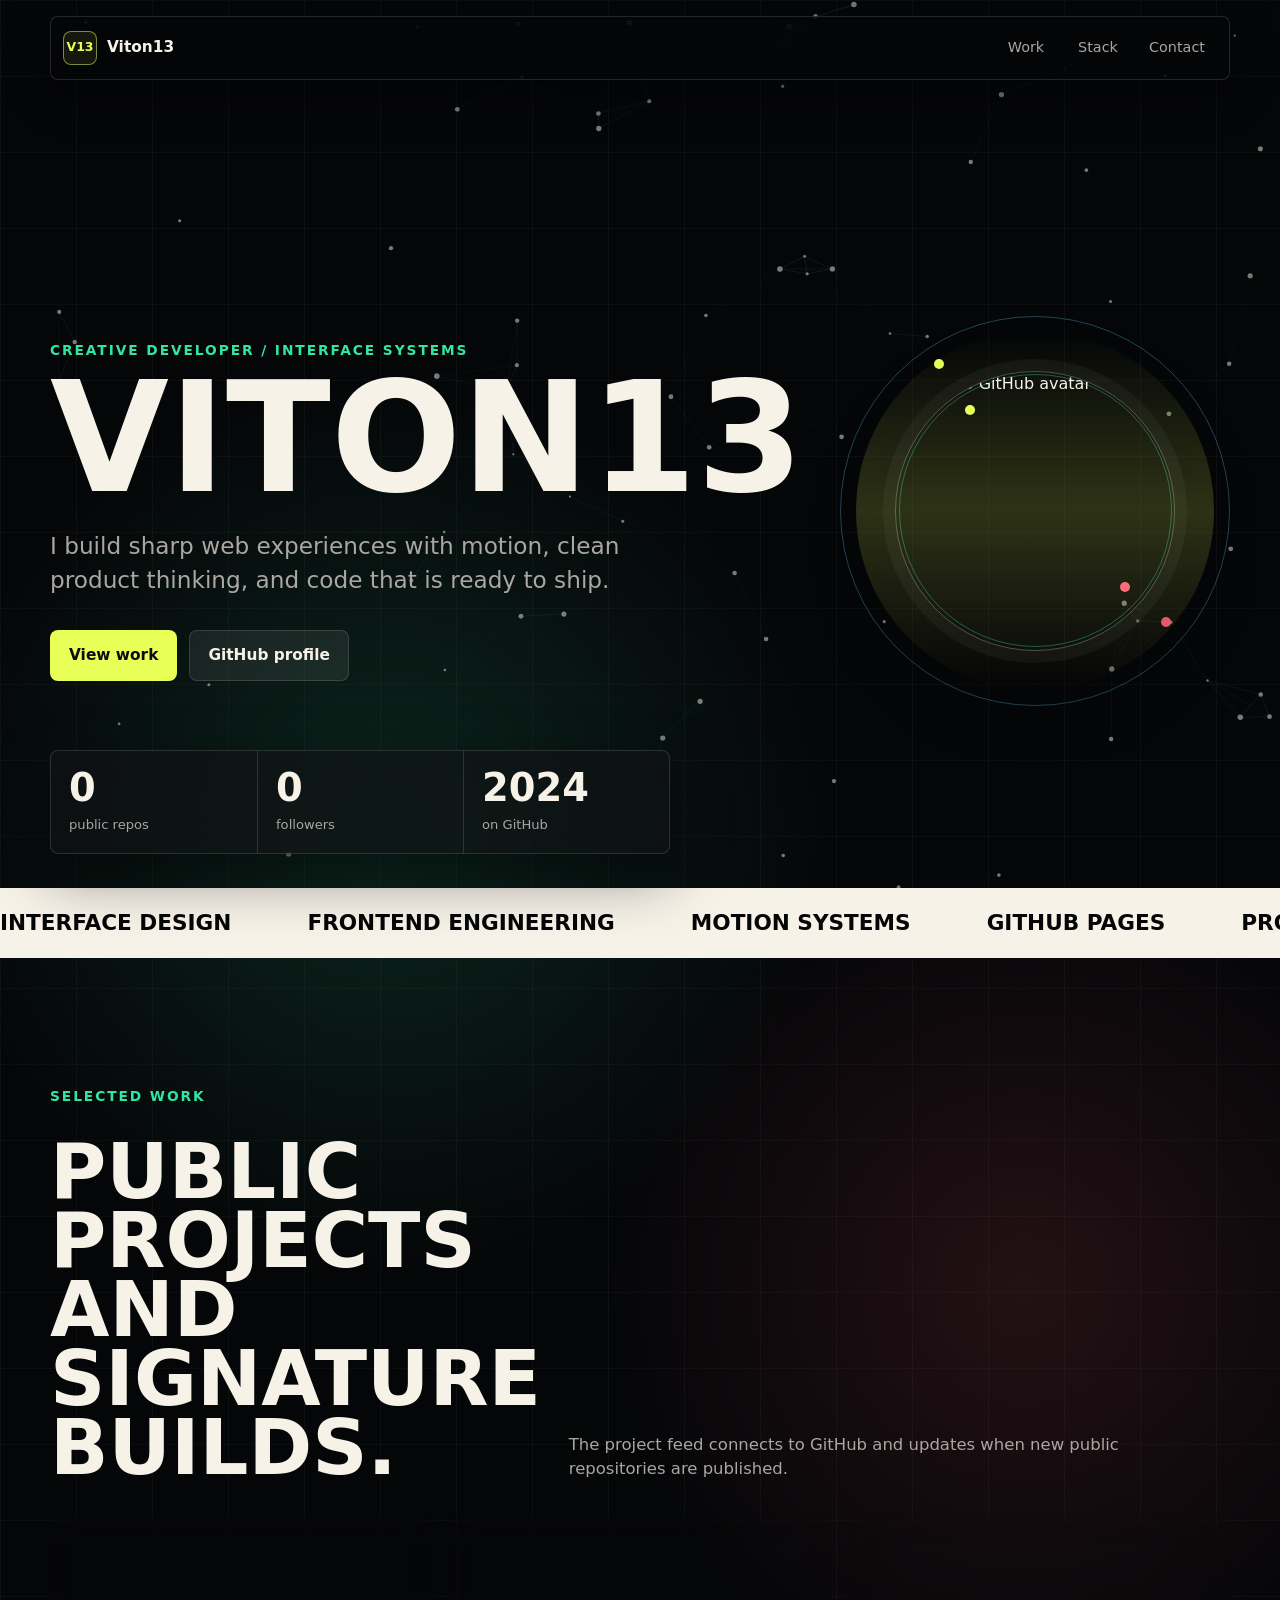
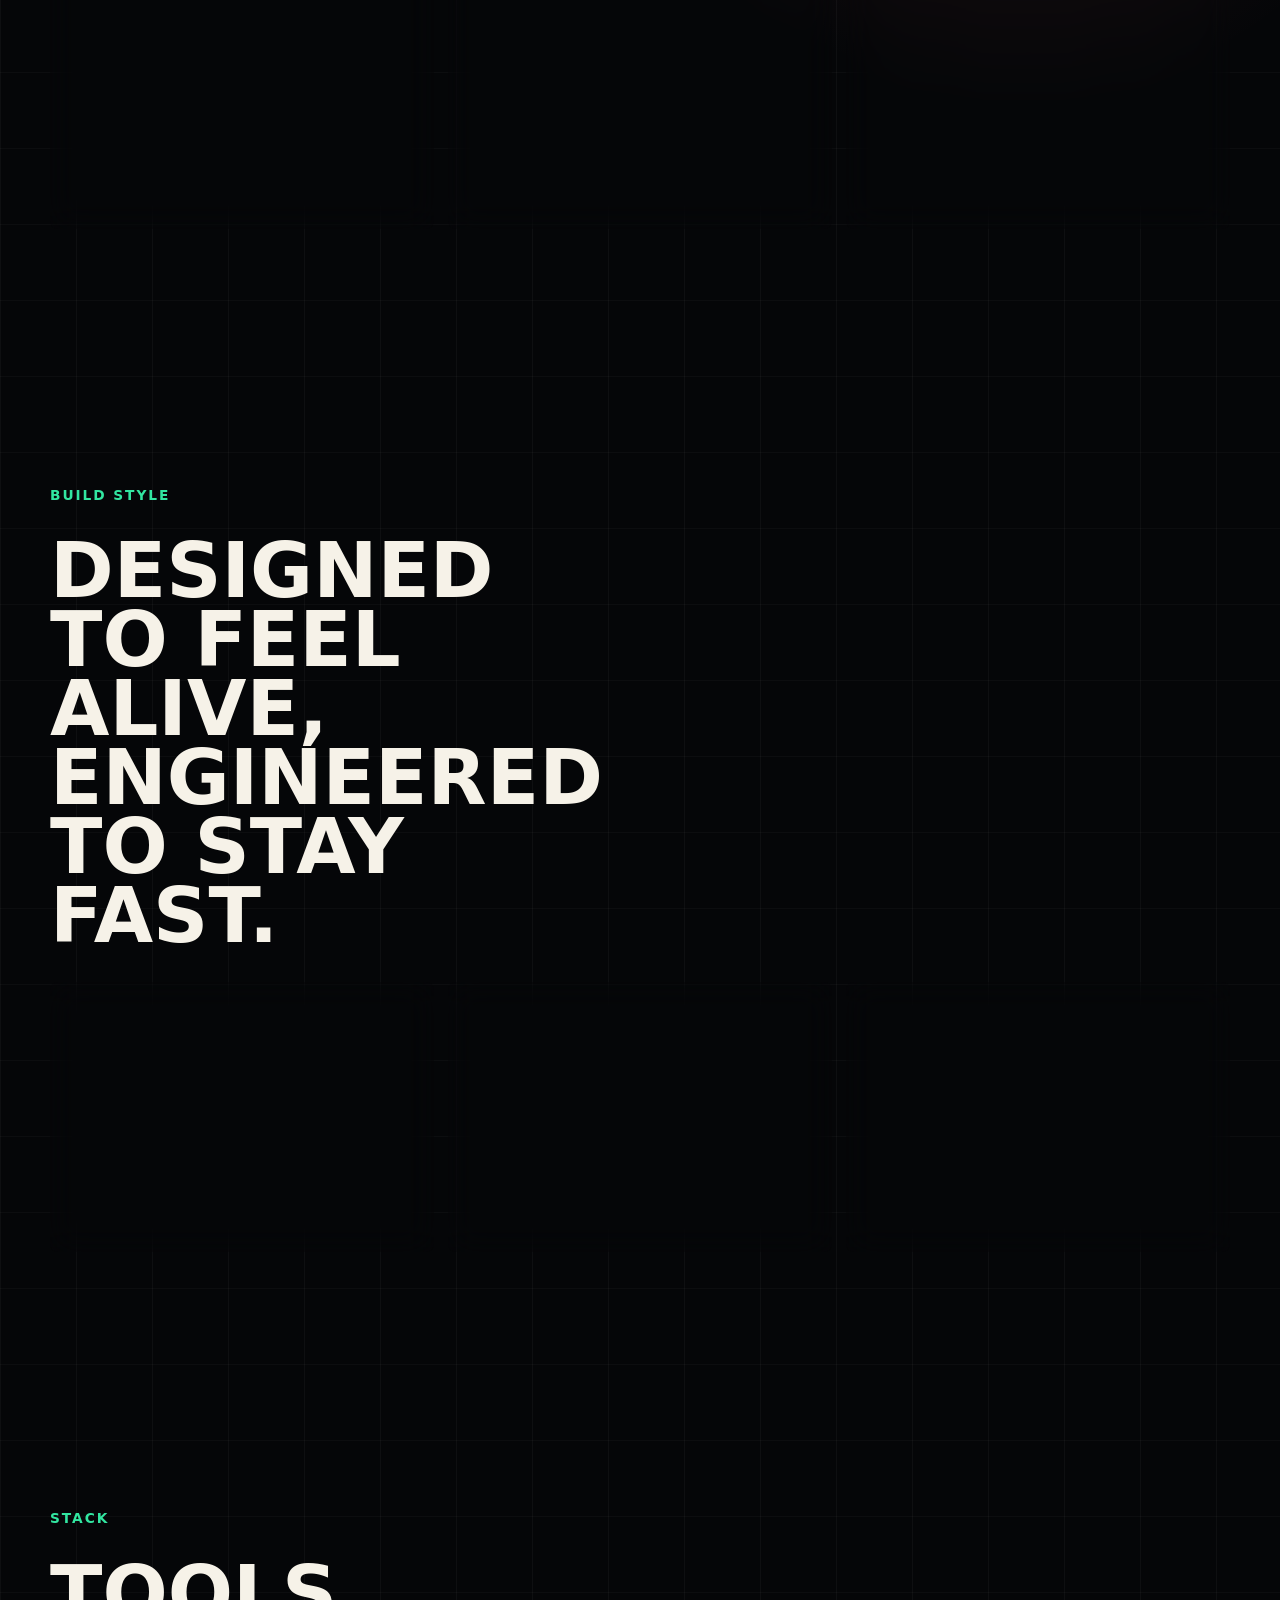
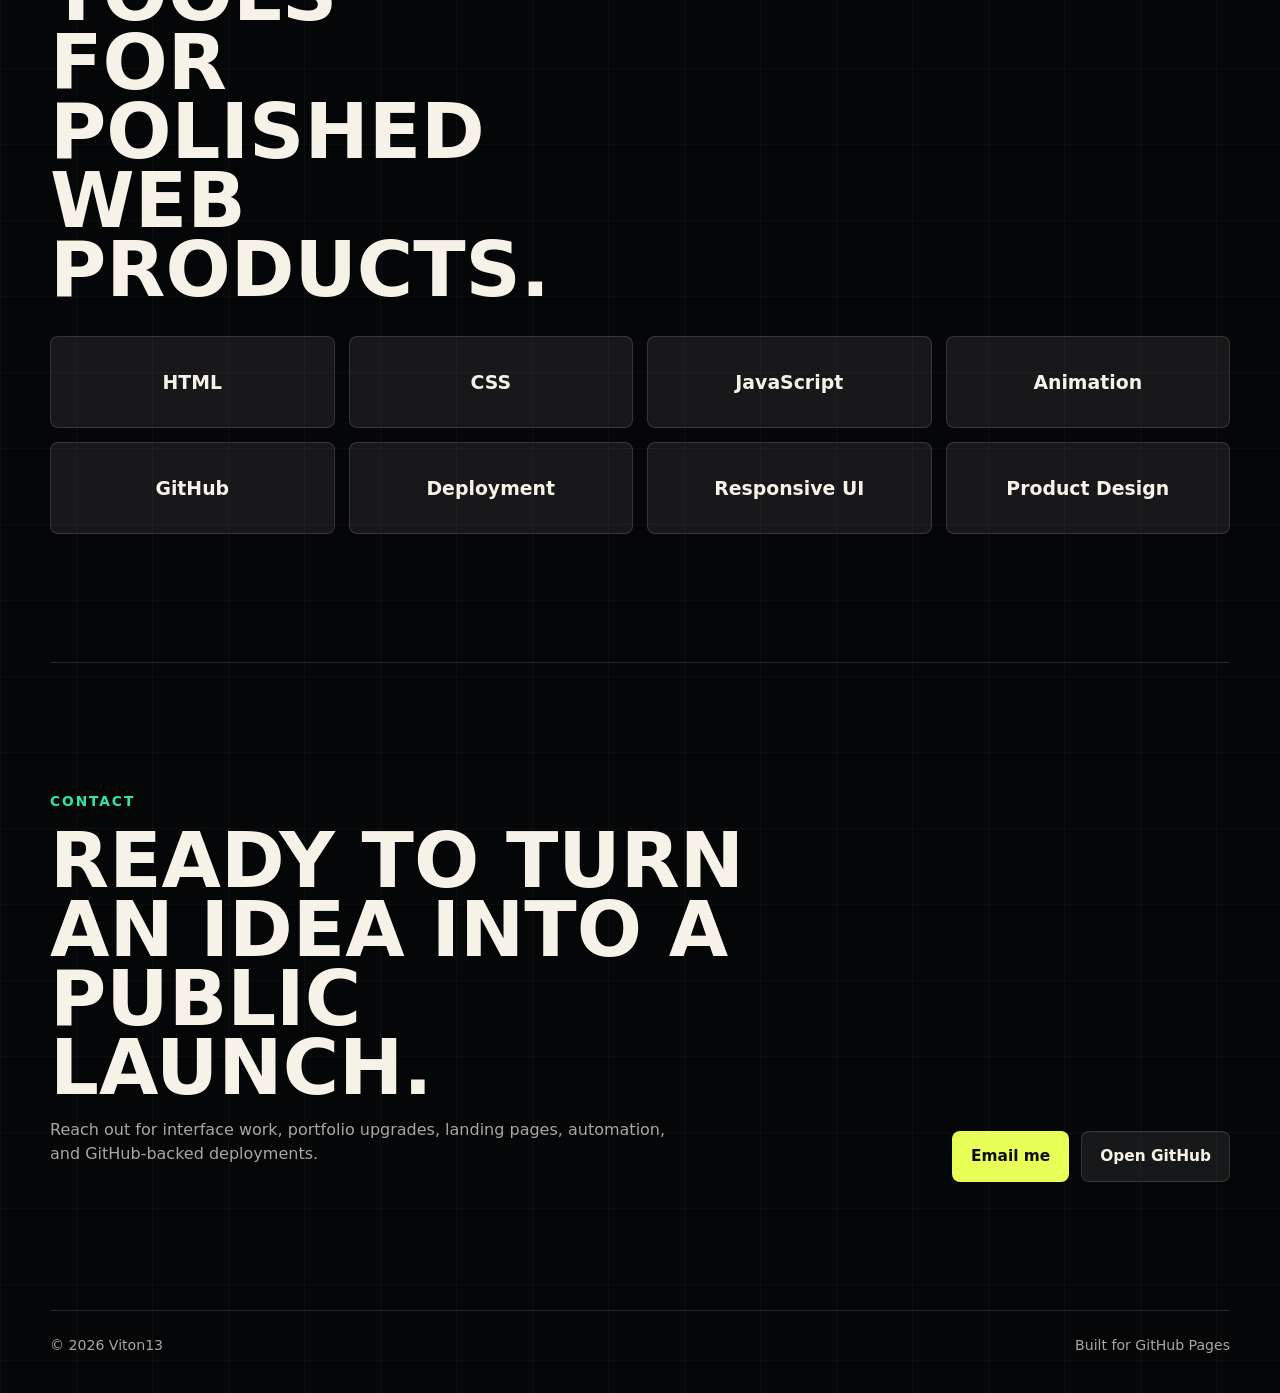
==== index.html @ 3647d829 "Build animated portfolio site" ====
<!doctype html>
<html lang="en">
  <head>
    <meta charset="utf-8">
    <meta name="viewport" content="width=device-width, initial-scale=1">
    <meta name="theme-color" content="#050608">
    <meta
      name="description"
      content="Viton13 portfolio: creative development, animated interfaces, web systems, and GitHub projects."
    >
    <meta property="og:title" content="Viton13 - Creative Developer Portfolio">
    <meta
      property="og:description"
      content="A fast, animated one-page portfolio for interface engineering and web projects."
    >
    <meta property="og:type" content="website">
    <meta property="og:image" content="https://avatars.githubusercontent.com/u/248777796?v=4">
    <title>Viton13 - Creative Developer Portfolio</title>
    <link rel="preconnect" href="https://api.github.com">
    <link rel="preconnect" href="https://avatars.githubusercontent.com">
    <link rel="stylesheet" href="styles.css">
    <noscript>
      <style>
        .reveal {
          opacity: 1;
          transform: none;
        }
      </style>
    </noscript>
  </head>
  <body>
    <canvas id="signal-canvas" aria-hidden="true"></canvas>

    <header class="site-header" aria-label="Primary navigation">
      <a class="brand" href="#home" aria-label="Viton13 home">
        <span class="brand-mark">V13</span>
        <span>Viton13</span>
      </a>
      <nav class="nav-links" aria-label="Portfolio sections">
        <a href="#work">Work</a>
        <a href="#stack">Stack</a>
        <a href="#contact">Contact</a>
      </nav>
    </header>

    <main>
      <section id="home" class="hero section-shell">
        <div class="hero-copy reveal">
          <p class="eyebrow">Creative developer / interface systems</p>
          <h1>Viton13</h1>
          <p class="hero-text">
            I build sharp web experiences with motion, clean product thinking,
            and code that is ready to ship.
          </p>
          <div class="hero-actions" aria-label="Primary actions">
            <a class="button primary" href="#work">View work</a>
            <a class="button secondary" href="https://github.com/viton13bussiness-collab" target="_blank" rel="noreferrer">GitHub profile</a>
          </div>
        </div>

        <div class="hero-visual reveal" aria-label="GitHub profile card">
          <img
            class="avatar"
            src="https://avatars.githubusercontent.com/u/248777796?v=4"
            alt="Viton13 GitHub avatar"
            width="280"
            height="280"
          >
          <div class="orbit orbit-one"></div>
          <div class="orbit orbit-two"></div>
          <div class="scanline"></div>
        </div>

        <div class="metrics reveal" aria-label="GitHub profile metrics">
          <div>
            <strong id="repo-count">0</strong>
            <span>public repos</span>
          </div>
          <div>
            <strong id="follower-count">0</strong>
            <span>followers</span>
          </div>
          <div>
            <strong id="profile-age">2024</strong>
            <span>on GitHub</span>
          </div>
        </div>
      </section>

      <div class="motion-strip" aria-hidden="true">
        <div class="marquee">
          <span>Interface design</span>
          <span>Frontend engineering</span>
          <span>Motion systems</span>
          <span>GitHub Pages</span>
          <span>Product polish</span>
          <span>Automation</span>
        </div>
      </div>

      <section id="work" class="section-shell portfolio-section">
        <div class="section-heading reveal">
          <p class="eyebrow">Selected work</p>
          <h2>Public projects and signature builds.</h2>
          <p>
            The project feed connects to GitHub and updates when new public
            repositories are published.
          </p>
        </div>

        <div id="repo-grid" class="repo-grid" aria-live="polite">
          <article class="project-card loading-card">
            <span class="project-type">Loading</span>
            <h3>Reading GitHub projects</h3>
            <p>Fetching the latest public repository data for Viton13.</p>
          </article>
        </div>
      </section>

      <section class="section-shell craft-section">
        <div class="section-heading reveal">
          <p class="eyebrow">Build style</p>
          <h2>Designed to feel alive, engineered to stay fast.</h2>
        </div>

        <div class="craft-grid">
          <article class="craft-item reveal">
            <span>01</span>
            <h3>Motion with purpose</h3>
            <p>Transitions, canvas energy, and micro-interactions add depth without blocking the user.</p>
          </article>
          <article class="craft-item reveal">
            <span>02</span>
            <h3>Clean responsive layout</h3>
            <p>Every section is built for desktop and mobile with stable spacing and readable hierarchy.</p>
          </article>
          <article class="craft-item reveal">
            <span>03</span>
            <h3>Public by default</h3>
            <p>The site is static, portable, and ready for GitHub Pages hosting from the repository root.</p>
          </article>
        </div>
      </section>

      <section id="stack" class="section-shell stack-section">
        <div class="section-heading reveal">
          <p class="eyebrow">Stack</p>
          <h2>Tools for polished web products.</h2>
        </div>

        <div class="stack-grid" aria-label="Technology stack">
          <div class="stack-pill reveal">HTML</div>
          <div class="stack-pill reveal">CSS</div>
          <div class="stack-pill reveal">JavaScript</div>
          <div class="stack-pill reveal">Animation</div>
          <div class="stack-pill reveal">GitHub</div>
          <div class="stack-pill reveal">Deployment</div>
          <div class="stack-pill reveal">Responsive UI</div>
          <div class="stack-pill reveal">Product Design</div>
        </div>
      </section>

      <section id="contact" class="section-shell contact-section">
        <div class="contact-copy reveal">
          <p class="eyebrow">Contact</p>
          <h2>Ready to turn an idea into a public launch.</h2>
          <p>
            Reach out for interface work, portfolio upgrades, landing pages,
            automation, and GitHub-backed deployments.
          </p>
        </div>
        <div class="contact-actions reveal">
          <a class="button primary" href="mailto:viton13bussiness@gmail.com">Email me</a>
          <a class="button secondary" href="https://github.com/viton13bussiness-collab" target="_blank" rel="noreferrer">Open GitHub</a>
        </div>
      </section>
    </main>

    <footer class="site-footer">
      <span>© <span id="year"></span> Viton13</span>
      <span>Built for GitHub Pages</span>
    </footer>

    <script src="script.js"></script>
  </body>
</html>
---- styles.css ----
:root {
  color-scheme: dark;
  --bg: #050608;
  --panel: rgba(17, 18, 22, 0.74);
  --panel-solid: #111216;
  --text: #f6f2e8;
  --muted: #aaa6a0;
  --line: rgba(246, 242, 232, 0.14);
  --lime: #e8ff58;
  --green: #32e6a1;
  --cyan: #63d9ff;
  --coral: #ff5d73;
  --shadow: rgba(0, 0, 0, 0.48);
  --max: 1180px;
}

* {
  box-sizing: border-box;
}

html {
  scroll-behavior: smooth;
}

body {
  min-width: 320px;
  margin: 0;
  overflow-x: hidden;
  background:
    linear-gradient(90deg, rgba(255, 255, 255, 0.034) 1px, transparent 1px) 0 0 / 76px 76px,
    linear-gradient(rgba(255, 255, 255, 0.026) 1px, transparent 1px) 0 0 / 76px 76px,
    radial-gradient(circle at 30% 18%, rgba(50, 230, 161, 0.14), transparent 28rem),
    radial-gradient(circle at 80% 28%, rgba(255, 93, 115, 0.12), transparent 26rem),
    var(--bg);
  color: var(--text);
  font-family:
    Inter, ui-sans-serif, system-ui, -apple-system, BlinkMacSystemFont, "Segoe UI",
    sans-serif;
  line-height: 1.5;
}

body::selection {
  background: var(--lime);
  color: var(--bg);
}

a {
  color: inherit;
  text-decoration: none;
}

img {
  display: block;
  max-width: 100%;
}

#signal-canvas {
  position: fixed;
  inset: 0;
  z-index: -1;
  width: 100%;
  height: 100%;
  opacity: 0.72;
}

.site-header {
  position: sticky;
  top: 0;
  z-index: 20;
  display: flex;
  align-items: center;
  justify-content: space-between;
  width: min(calc(100% - 32px), var(--max));
  margin: 16px auto 0;
  padding: 10px 12px;
  border: 1px solid var(--line);
  border-radius: 8px;
  background: rgba(5, 6, 8, 0.74);
  box-shadow: 0 14px 44px var(--shadow);
  backdrop-filter: blur(18px);
}

.brand,
.nav-links {
  display: flex;
  align-items: center;
}

.brand {
  gap: 10px;
  font-size: 0.96rem;
  font-weight: 800;
}

.brand-mark {
  display: grid;
  width: 34px;
  height: 34px;
  place-items: center;
  border: 1px solid rgba(232, 255, 88, 0.5);
  border-radius: 8px;
  background: #15180d;
  color: var(--lime);
  font-size: 0.78rem;
  letter-spacing: 0;
}

.nav-links {
  gap: 6px;
}

.nav-links a {
  min-width: 66px;
  padding: 10px 12px;
  border-radius: 7px;
  color: var(--muted);
  font-size: 0.9rem;
  text-align: center;
  transition: background 180ms ease, color 180ms ease;
}

.nav-links a:hover,
.nav-links a:focus-visible {
  background: rgba(255, 255, 255, 0.08);
  color: var(--text);
  outline: none;
}

.section-shell {
  width: min(calc(100% - 32px), var(--max));
  margin: 0 auto;
}

.hero {
  position: relative;
  display: grid;
  min-height: calc(100svh - 92px);
  grid-template-columns: minmax(0, 1fr) minmax(260px, 420px);
  align-items: center;
  gap: clamp(28px, 5vw, 72px);
  padding: clamp(52px, 8vw, 92px) 0 38px;
}

.hero-copy {
  max-width: 720px;
}

.eyebrow {
  margin: 0 0 14px;
  color: var(--green);
  font-size: clamp(0.75rem, 1.5vw, 0.86rem);
  font-weight: 800;
  letter-spacing: 0.14em;
  text-transform: uppercase;
}

h1,
h2,
h3,
p {
  overflow-wrap: break-word;
}

h1,
h2,
h3 {
  overflow-wrap: normal;
  word-break: normal;
}

h1 {
  max-width: 100%;
  margin: 0;
  font-size: clamp(4rem, 12vw, 10rem);
  line-height: 0.82;
  letter-spacing: 0;
  white-space: nowrap;
  text-transform: uppercase;
}

h2 {
  max-width: 15ch;
  margin: 0;
  font-size: clamp(2.4rem, 6vw, 5.6rem);
  line-height: 0.9;
  letter-spacing: 0;
  text-transform: uppercase;
}

h3 {
  margin: 0;
  font-size: clamp(1.08rem, 2vw, 1.35rem);
  line-height: 1.08;
}

.hero-text {
  max-width: 640px;
  margin: 28px 0 0;
  color: var(--muted);
  font-size: clamp(1.1rem, 2.2vw, 1.45rem);
}

.hero-actions,
.contact-actions {
  display: flex;
  flex-wrap: wrap;
  gap: 12px;
  margin-top: 32px;
}

.button {
  display: inline-flex;
  min-height: 48px;
  align-items: center;
  justify-content: center;
  border: 1px solid var(--line);
  border-radius: 8px;
  padding: 13px 18px;
  font-size: 0.96rem;
  font-weight: 800;
  transition: transform 180ms ease, border-color 180ms ease, background 180ms ease;
}

.button:hover,
.button:focus-visible {
  transform: translateY(-2px);
  outline: none;
}

.button.primary {
  border-color: rgba(232, 255, 88, 0.6);
  background: var(--lime);
  color: #0b0d0b;
}

.button.secondary {
  background: rgba(255, 255, 255, 0.075);
  color: var(--text);
}

.button.secondary:hover,
.button.secondary:focus-visible {
  border-color: rgba(99, 217, 255, 0.54);
  background: rgba(99, 217, 255, 0.12);
}

.hero-visual {
  position: relative;
  display: grid;
  width: min(100%, 390px);
  aspect-ratio: 1;
  place-items: center;
  justify-self: end;
}

.avatar {
  position: relative;
  z-index: 2;
  width: min(72%, 280px);
  aspect-ratio: 1;
  border: 1px solid rgba(246, 242, 232, 0.28);
  border-radius: 50%;
  box-shadow:
    0 0 0 12px rgba(255, 255, 255, 0.04),
    0 30px 80px rgba(0, 0, 0, 0.42);
  object-fit: cover;
}

.orbit {
  position: absolute;
  inset: 0;
  border: 1px solid rgba(99, 217, 255, 0.3);
  border-radius: 50%;
  animation: spin 18s linear infinite;
}

.orbit::before,
.orbit::after {
  position: absolute;
  width: 10px;
  height: 10px;
  border-radius: 50%;
  content: "";
}

.orbit::before {
  top: 11%;
  left: 24%;
  background: var(--lime);
}

.orbit::after {
  right: 15%;
  bottom: 20%;
  background: var(--coral);
}

.orbit-two {
  inset: 15%;
  border-color: rgba(50, 230, 161, 0.36);
  animation-duration: 26s;
  animation-direction: reverse;
}

.scanline {
  position: absolute;
  inset: 4%;
  z-index: 3;
  border-radius: 50%;
  background: linear-gradient(180deg, transparent, rgba(232, 255, 88, 0.18), transparent);
  mix-blend-mode: screen;
  animation: scan 3.6s ease-in-out infinite;
  pointer-events: none;
}

.metrics {
  position: absolute;
  bottom: 34px;
  left: 0;
  display: grid;
  width: min(620px, 100%);
  grid-template-columns: repeat(3, minmax(0, 1fr));
  border: 1px solid var(--line);
  border-radius: 8px;
  background: rgba(17, 18, 22, 0.68);
  box-shadow: 0 20px 60px var(--shadow);
  backdrop-filter: blur(18px);
}

.metrics div {
  min-width: 0;
  padding: 18px;
}

.metrics div + div {
  border-left: 1px solid var(--line);
}

.metrics strong,
.metrics span {
  display: block;
}

.metrics strong {
  color: var(--text);
  font-size: clamp(1.45rem, 4vw, 2.4rem);
  line-height: 1;
}

.metrics span {
  margin-top: 8px;
  color: var(--muted);
  font-size: 0.82rem;
}

.motion-strip {
  overflow: hidden;
  border-block: 1px solid var(--line);
  background: #f6f2e8;
  color: #050608;
}

.marquee {
  display: flex;
  width: max-content;
  min-width: 100%;
  gap: clamp(26px, 6vw, 76px);
  padding: 18px 0;
  font-size: clamp(1rem, 2vw, 1.35rem);
  font-weight: 900;
  text-transform: uppercase;
  animation: marquee 26s linear infinite;
}

.marquee span {
  white-space: nowrap;
}

.portfolio-section,
.craft-section,
.stack-section,
.contact-section {
  padding: clamp(72px, 10vw, 128px) 0;
}

.section-heading {
  display: grid;
  grid-template-columns: minmax(220px, 0.85fr) minmax(260px, 1.15fr);
  gap: 30px;
  align-items: end;
  margin-bottom: 32px;
}

.section-heading .eyebrow {
  grid-column: 1 / -1;
  margin-bottom: 0;
}

.section-heading p:not(.eyebrow) {
  max-width: 620px;
  margin: 0;
  color: var(--muted);
  font-size: 1.03rem;
}

.repo-grid,
.craft-grid,
.stack-grid {
  display: grid;
  gap: 14px;
}

.repo-grid {
  grid-template-columns: repeat(3, minmax(0, 1fr));
}

.project-card,
.craft-item {
  position: relative;
  overflow: hidden;
  min-height: 260px;
  border: 1px solid var(--line);
  border-radius: 8px;
  background: var(--panel);
  box-shadow: 0 18px 70px rgba(0, 0, 0, 0.3);
  backdrop-filter: blur(16px);
}

.project-card {
  display: flex;
  flex-direction: column;
  justify-content: space-between;
  padding: 22px;
  transition: transform 220ms ease, border-color 220ms ease, background 220ms ease;
}

.project-card::before,
.craft-item::before {
  position: absolute;
  inset: 0;
  background: radial-gradient(circle at var(--mx, 50%) var(--my, 50%), rgba(246, 242, 232, 0.12), transparent 18rem);
  content: "";
  opacity: 0;
  transition: opacity 220ms ease;
  pointer-events: none;
}

.project-card::after,
.craft-item::after {
  position: absolute;
  inset: auto 0 0;
  height: 4px;
  background: linear-gradient(90deg, var(--lime), var(--green), var(--cyan), var(--coral));
  content: "";
}

.project-card:hover {
  transform: translateY(-6px);
  border-color: rgba(232, 255, 88, 0.45);
  background: rgba(24, 26, 30, 0.84);
}

.project-card:hover::before,
.craft-item:hover::before {
  opacity: 1;
}

.project-card > *:not(.card-link),
.craft-item > * {
  position: relative;
  z-index: 1;
}

.card-link {
  position: absolute;
  inset: 0;
  z-index: 3;
  border-radius: 8px;
}

.card-link:focus-visible {
  outline: 2px solid var(--lime);
  outline-offset: -4px;
}

.project-type {
  display: inline-flex;
  width: fit-content;
  max-width: 100%;
  margin-bottom: 28px;
  border: 1px solid rgba(246, 242, 232, 0.16);
  border-radius: 999px;
  padding: 7px 10px;
  color: var(--green);
  font-size: 0.76rem;
  font-weight: 900;
  letter-spacing: 0.08em;
  text-transform: uppercase;
}

.project-card h3 {
  margin-bottom: 14px;
}

.project-card p {
  margin: 0;
  color: var(--muted);
}

.project-meta {
  display: flex;
  flex-wrap: wrap;
  gap: 8px;
  margin-top: 22px;
  color: var(--text);
  font-size: 0.82rem;
}

.project-meta span {
  border: 1px solid rgba(246, 242, 232, 0.12);
  border-radius: 999px;
  padding: 6px 9px;
  background: rgba(255, 255, 255, 0.045);
}

.loading-card {
  grid-column: 1 / -1;
}

.craft-grid {
  grid-template-columns: repeat(3, minmax(0, 1fr));
}

.craft-item {
  padding: 24px;
}

.craft-item span {
  display: block;
  margin-bottom: 58px;
  color: var(--coral);
  font-size: clamp(2rem, 5vw, 4.5rem);
  font-weight: 900;
  line-height: 0.82;
}

.craft-item p {
  margin: 14px 0 0;
  color: var(--muted);
}

.stack-grid {
  grid-template-columns: repeat(4, minmax(0, 1fr));
}

.stack-pill {
  min-height: 92px;
  display: grid;
  place-items: center;
  border: 1px solid var(--line);
  border-radius: 8px;
  background: rgba(246, 242, 232, 0.08);
  color: var(--text);
  font-size: clamp(0.98rem, 2vw, 1.18rem);
  font-weight: 900;
  text-align: center;
  transition: background 200ms ease, color 200ms ease, transform 200ms ease;
}

.stack-pill:hover {
  transform: translateY(-4px);
  background: var(--text);
  color: var(--bg);
}

.contact-section {
  display: grid;
  grid-template-columns: minmax(0, 1fr) auto;
  gap: 32px;
  align-items: end;
  border-top: 1px solid var(--line);
}

.contact-copy h2 {
  max-width: 13ch;
}

.contact-copy p:not(.eyebrow) {
  max-width: 640px;
  color: var(--muted);
}

.contact-actions {
  justify-content: flex-end;
  margin-top: 0;
}

.site-footer {
  display: flex;
  width: min(calc(100% - 32px), var(--max));
  justify-content: space-between;
  gap: 16px;
  margin: 0 auto;
  padding: 24px 0 36px;
  border-top: 1px solid var(--line);
  color: var(--muted);
  font-size: 0.88rem;
}

.reveal {
  opacity: 1;
  transform: translateY(0);
  transition: opacity 700ms ease, transform 700ms ease;
}

.reveal.visible {
  opacity: 1;
  transform: translateY(0);
}

@keyframes spin {
  to {
    transform: rotate(360deg);
  }
}

@keyframes scan {
  0%,
  100% {
    transform: translateY(-14%);
    opacity: 0;
  }

  35%,
  65% {
    opacity: 0.72;
  }

  50% {
    transform: translateY(14%);
  }
}

@keyframes marquee {
  to {
    transform: translateX(-50%);
  }
}

@media (max-width: 900px) {
  .hero {
    min-height: auto;
    grid-template-columns: 1fr;
    padding-top: 54px;
  }

  .hero-visual {
    width: min(100%, 320px);
    justify-self: start;
  }

  .metrics {
    position: static;
    margin-top: 12px;
  }

  .section-heading,
  .contact-section {
    grid-template-columns: 1fr;
  }

  .repo-grid,
  .craft-grid {
    grid-template-columns: 1fr;
  }

  .stack-grid {
    grid-template-columns: repeat(2, minmax(0, 1fr));
  }

  .contact-actions {
    justify-content: flex-start;
  }
}

@media (max-width: 620px) {
  .site-header {
    width: min(calc(100% - 20px), var(--max));
    margin-top: 10px;
  }

  .brand span:last-child {
    display: none;
  }

  .nav-links a {
    min-width: 58px;
    padding-inline: 8px;
    font-size: 0.82rem;
  }

  .section-shell,
  .site-footer {
    width: min(calc(100% - 24px), var(--max));
  }

  h1 {
    font-size: clamp(4.05rem, 23vw, 6.2rem);
  }

  h2 {
    max-width: 10ch;
  }

  .hero-actions,
  .contact-actions {
    align-items: stretch;
    flex-direction: column;
  }

  .button {
    width: 100%;
  }

  .metrics {
    grid-template-columns: 1fr;
  }

  .metrics div + div {
    border-top: 1px solid var(--line);
    border-left: 0;
  }

  .stack-grid {
    grid-template-columns: 1fr;
  }

  .site-footer {
    flex-direction: column;
  }
}

@media (prefers-reduced-motion: reduce) {
  *,
  *::before,
  *::after {
    scroll-behavior: auto !important;
    animation-duration: 0.001ms !important;
    animation-iteration-count: 1 !important;
    transition-duration: 0.001ms !important;
  }
}
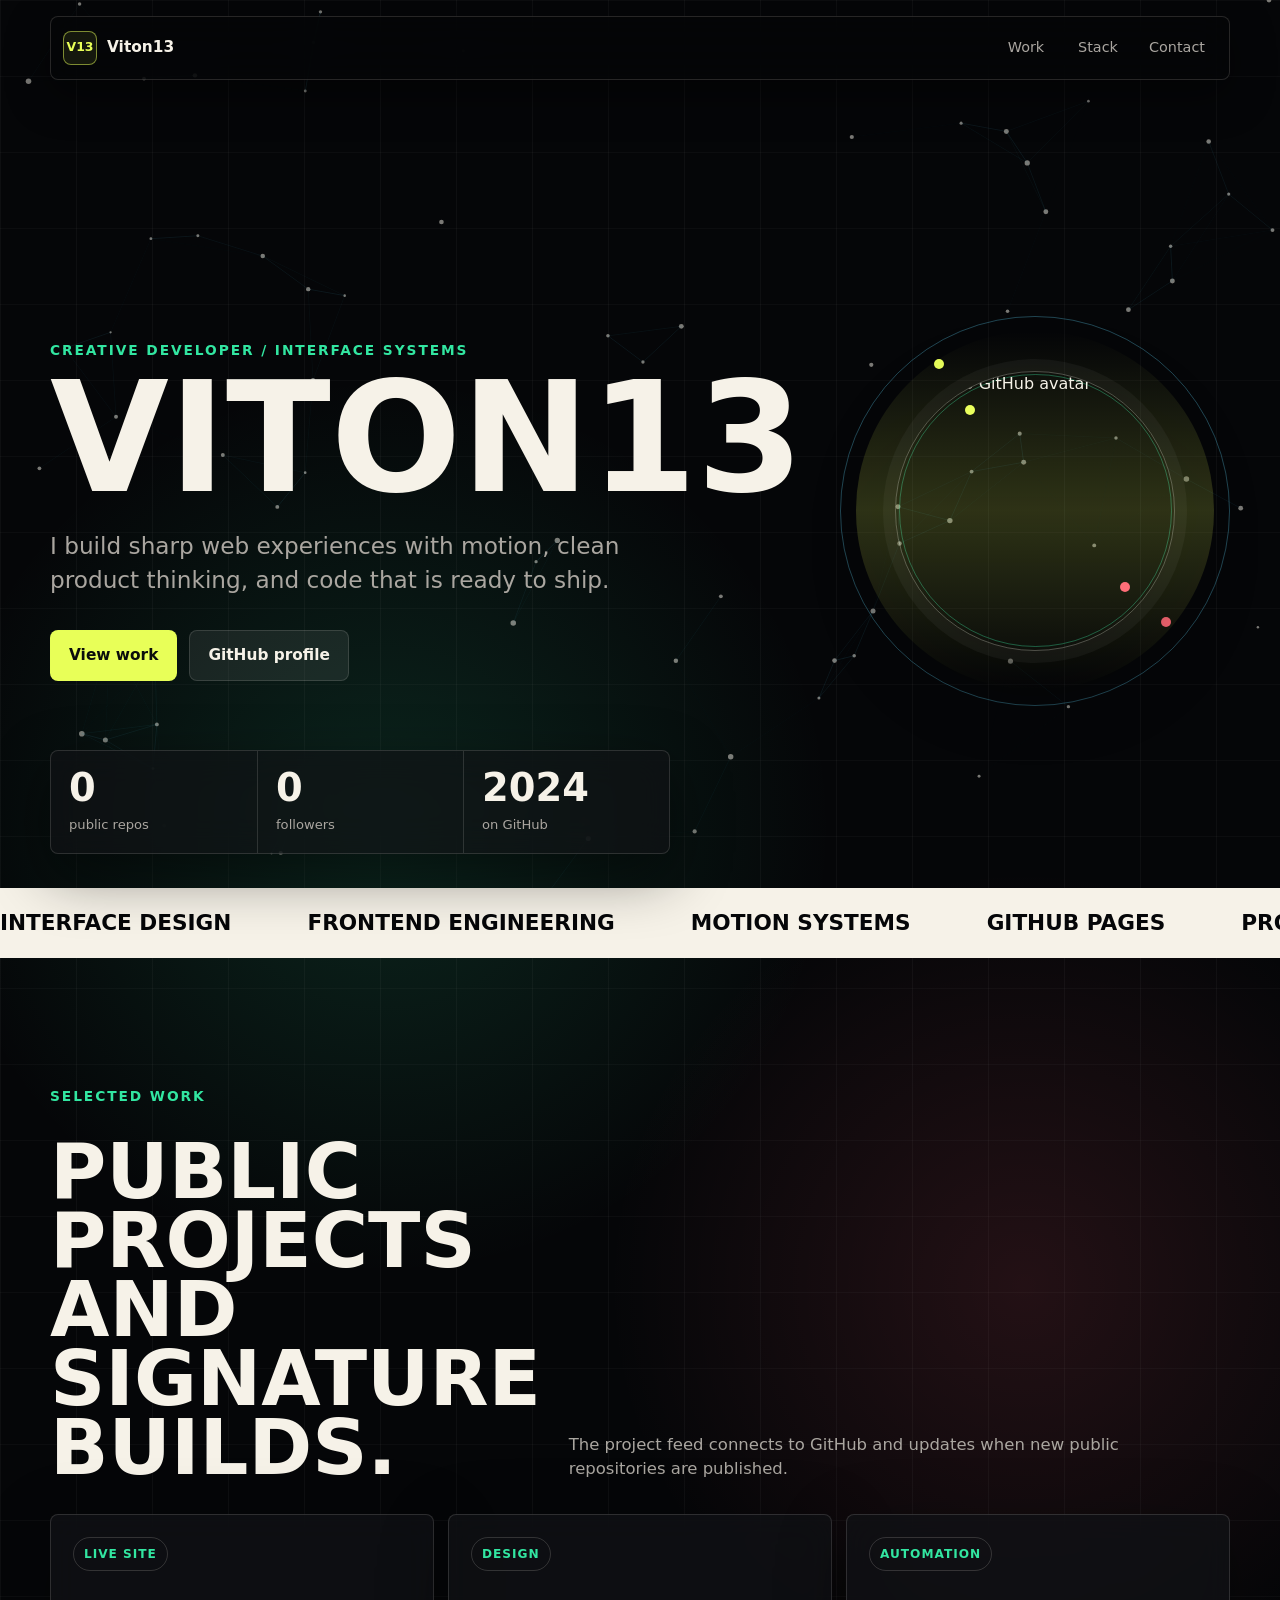
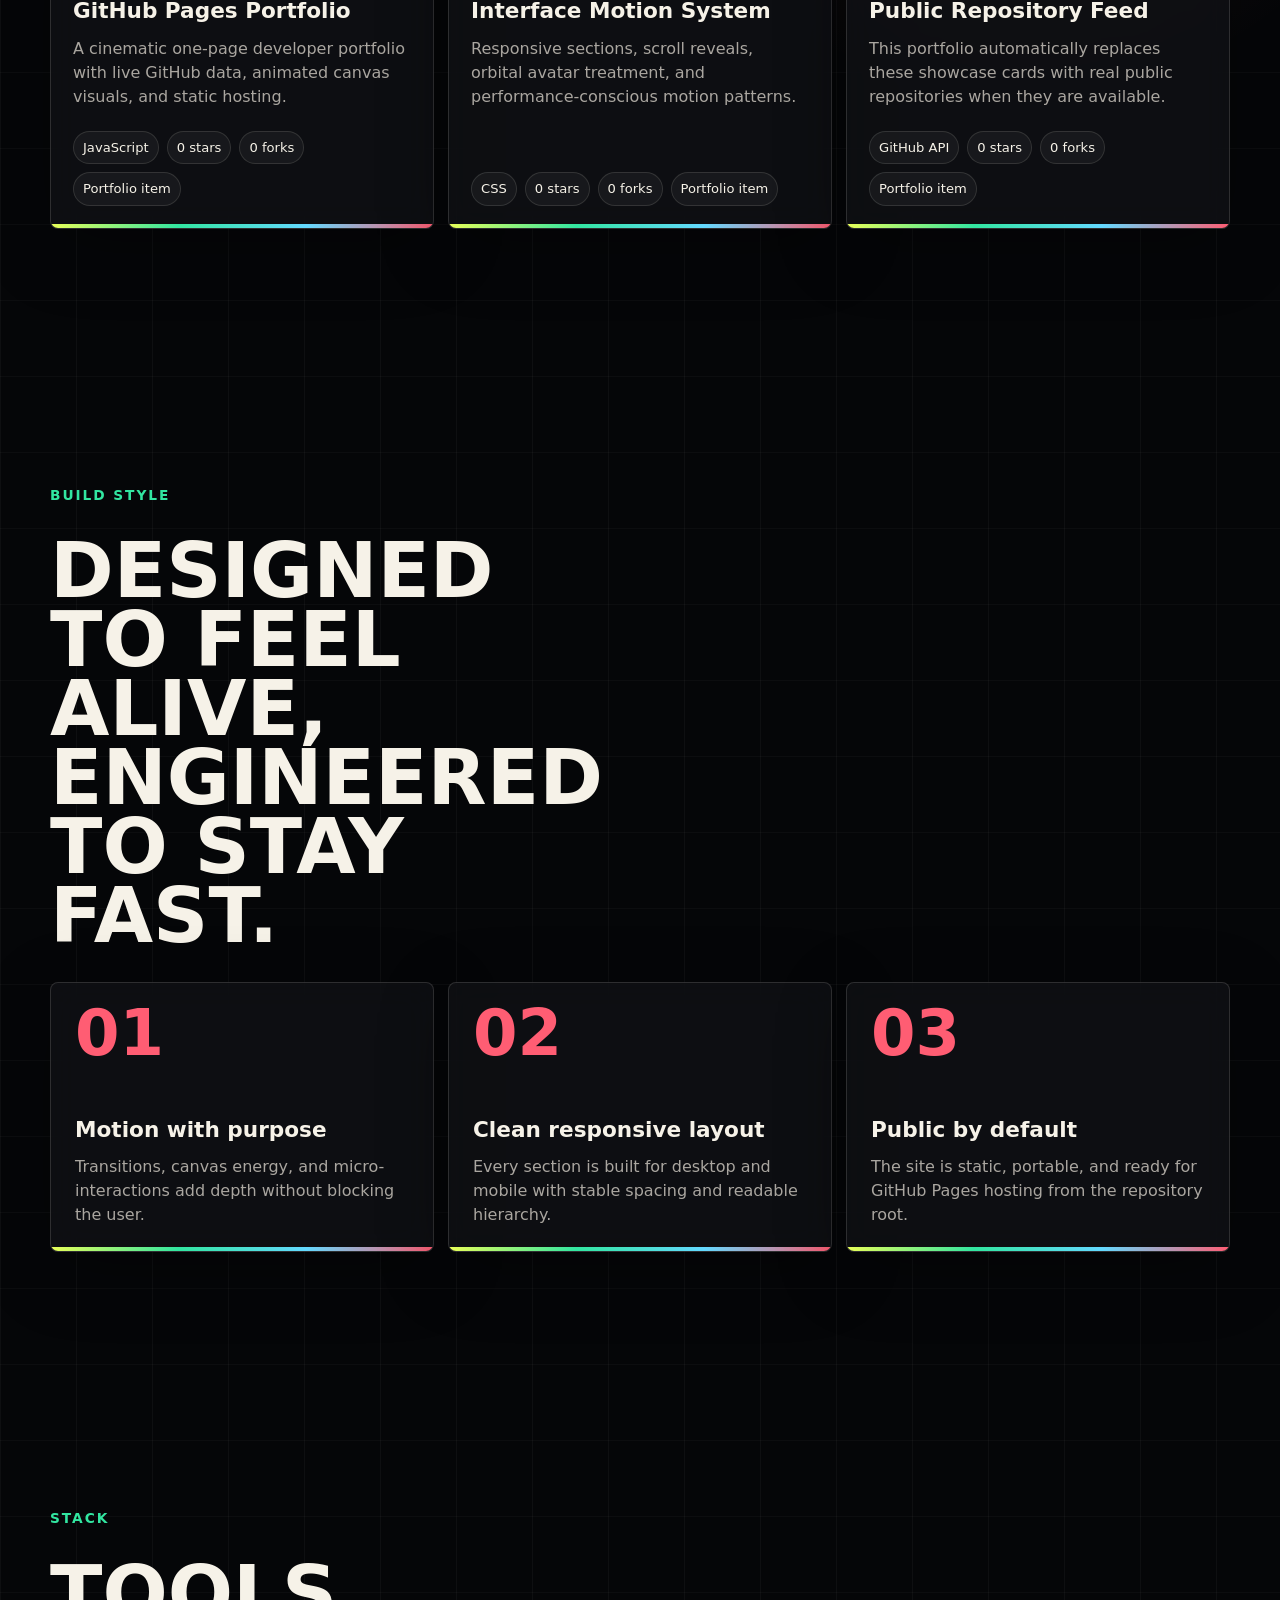
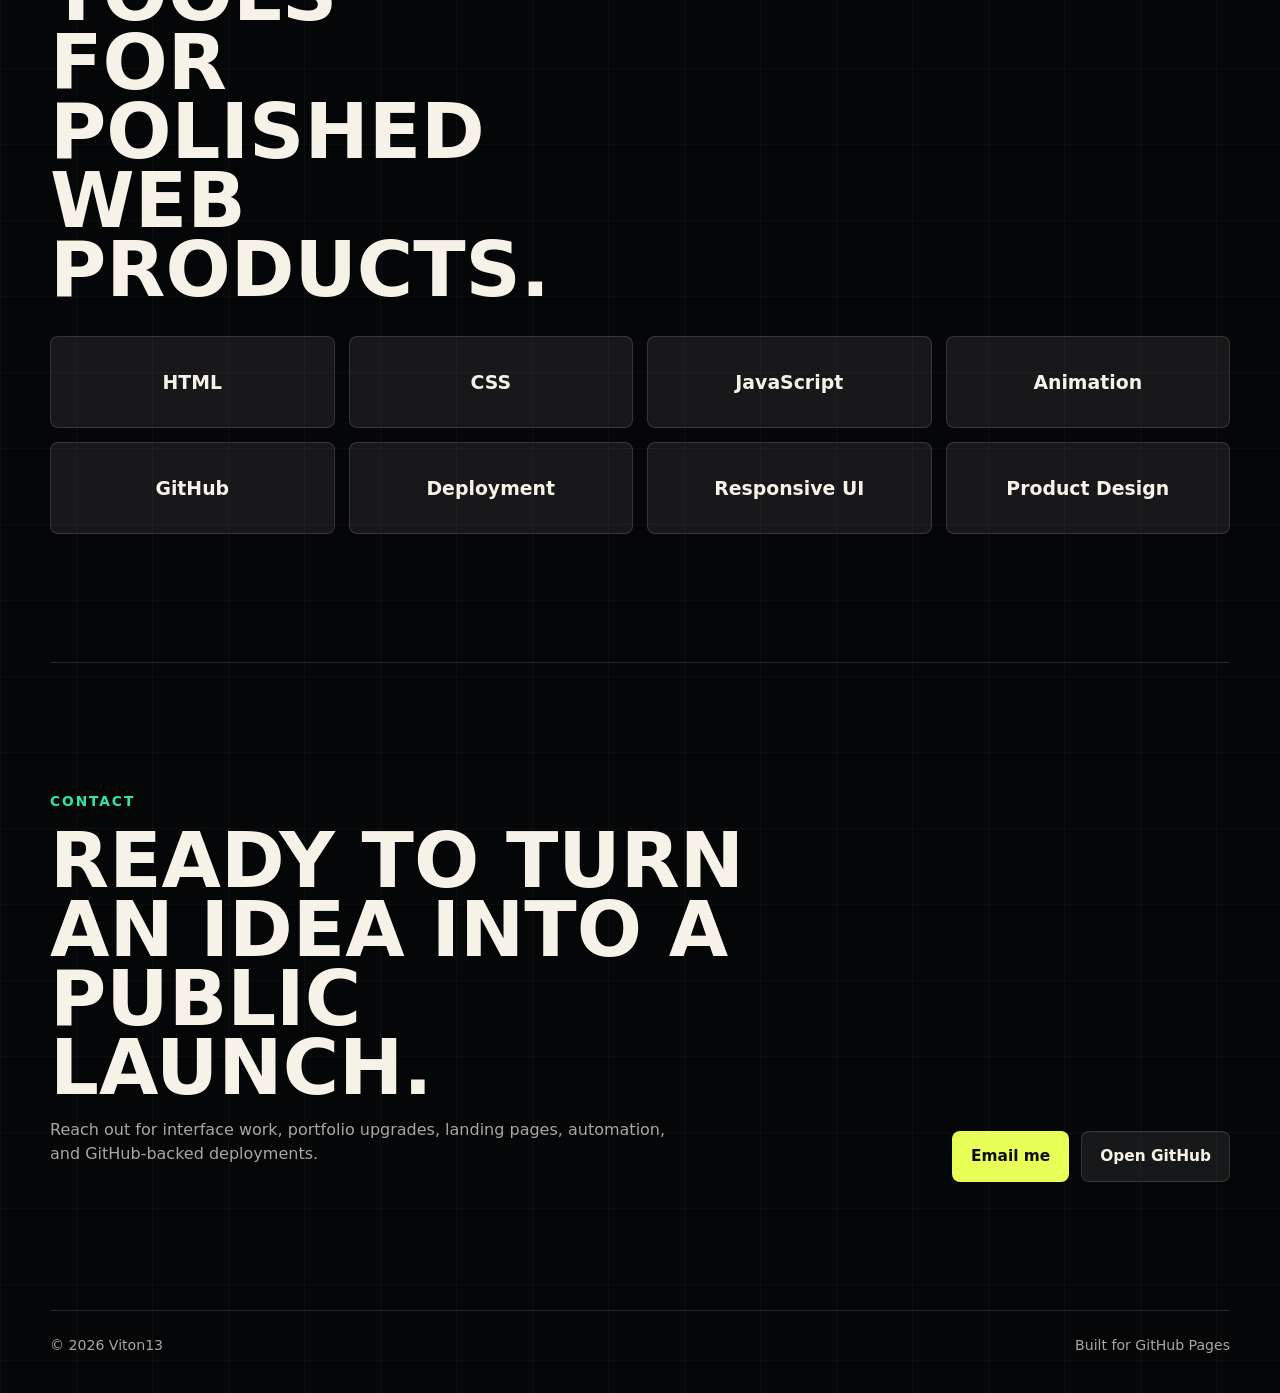
==== commit 8a020b76: "Add portfolio favicon" ====
--- a/index.html
+++ b/index.html
@@ -16,6 +16,7 @@
     <meta property="og:type" content="website">
     <meta property="og:image" content="https://avatars.githubusercontent.com/u/248777796?v=4">
     <title>Viton13 - Creative Developer Portfolio</title>
+    <link rel="icon" href="favicon.svg" type="image/svg+xml">
     <link rel="preconnect" href="https://api.github.com">
     <link rel="preconnect" href="https://avatars.githubusercontent.com">
     <link rel="stylesheet" href="styles.css">
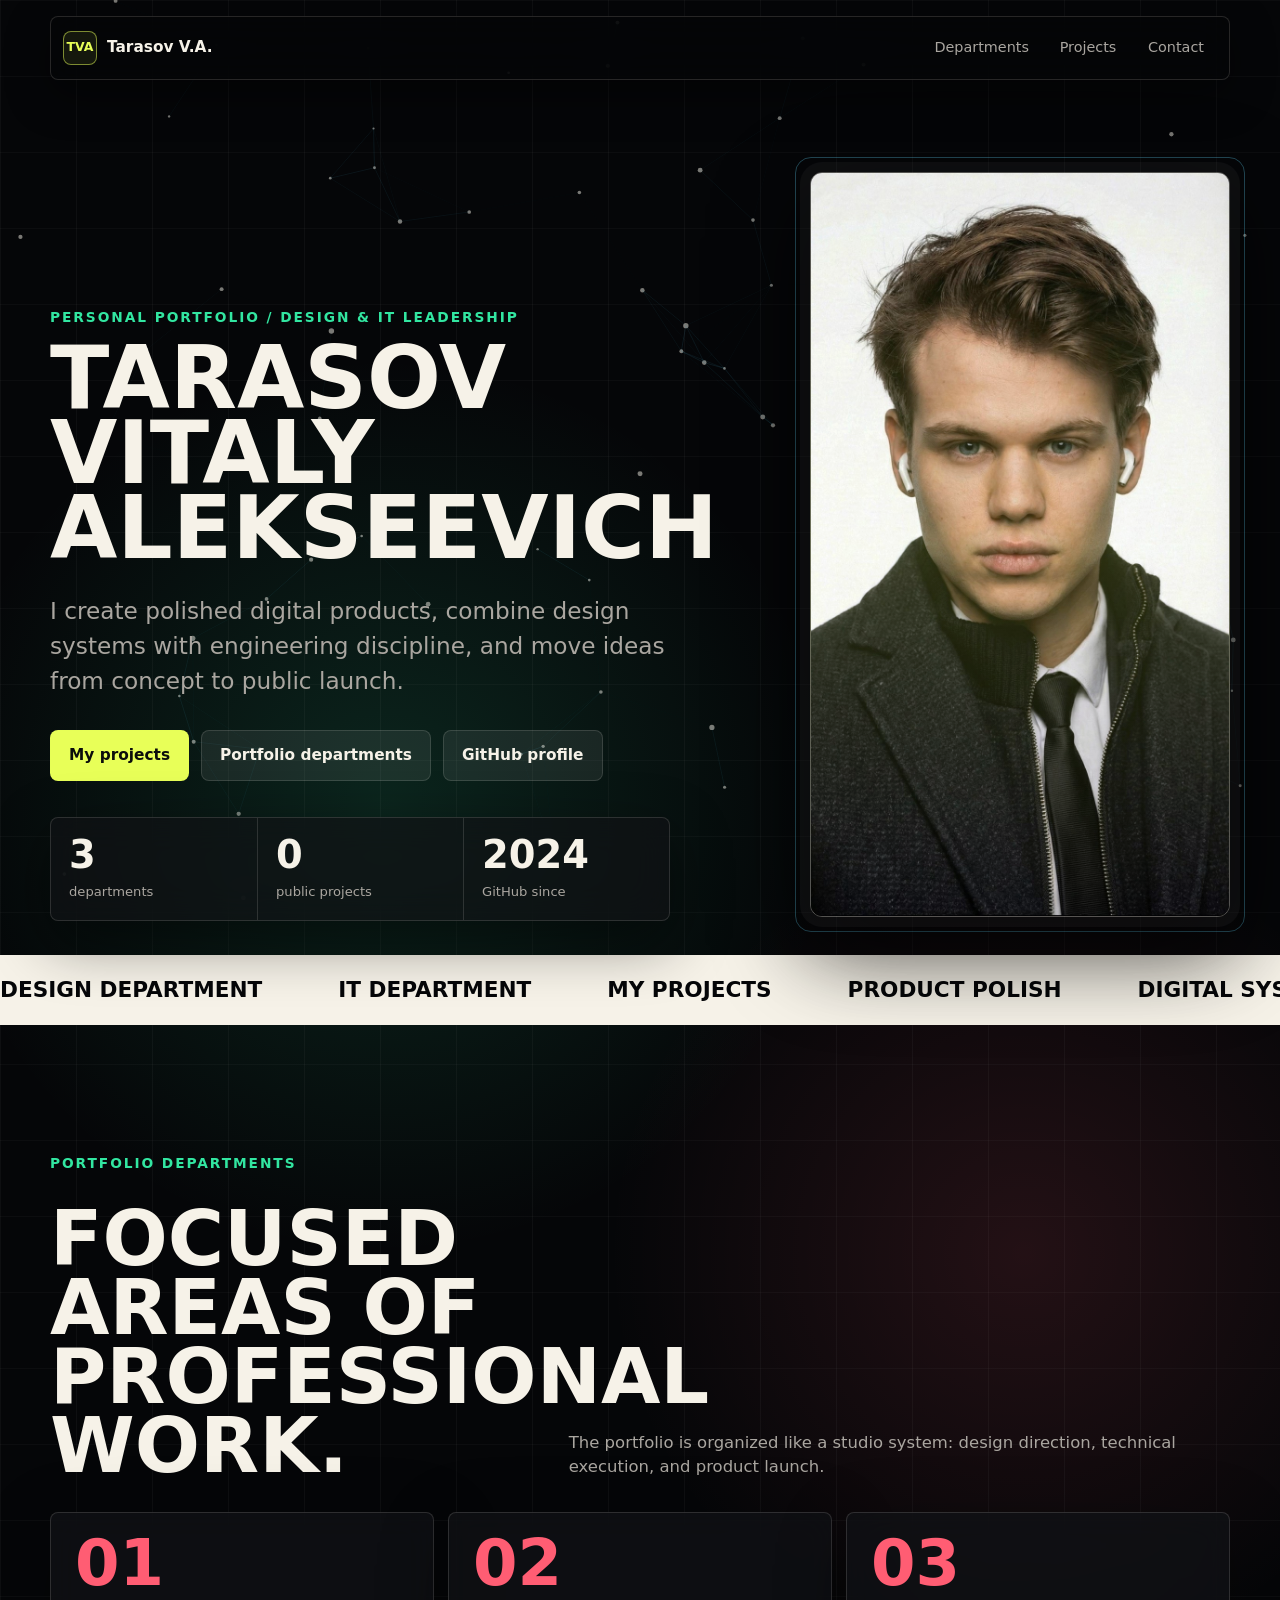
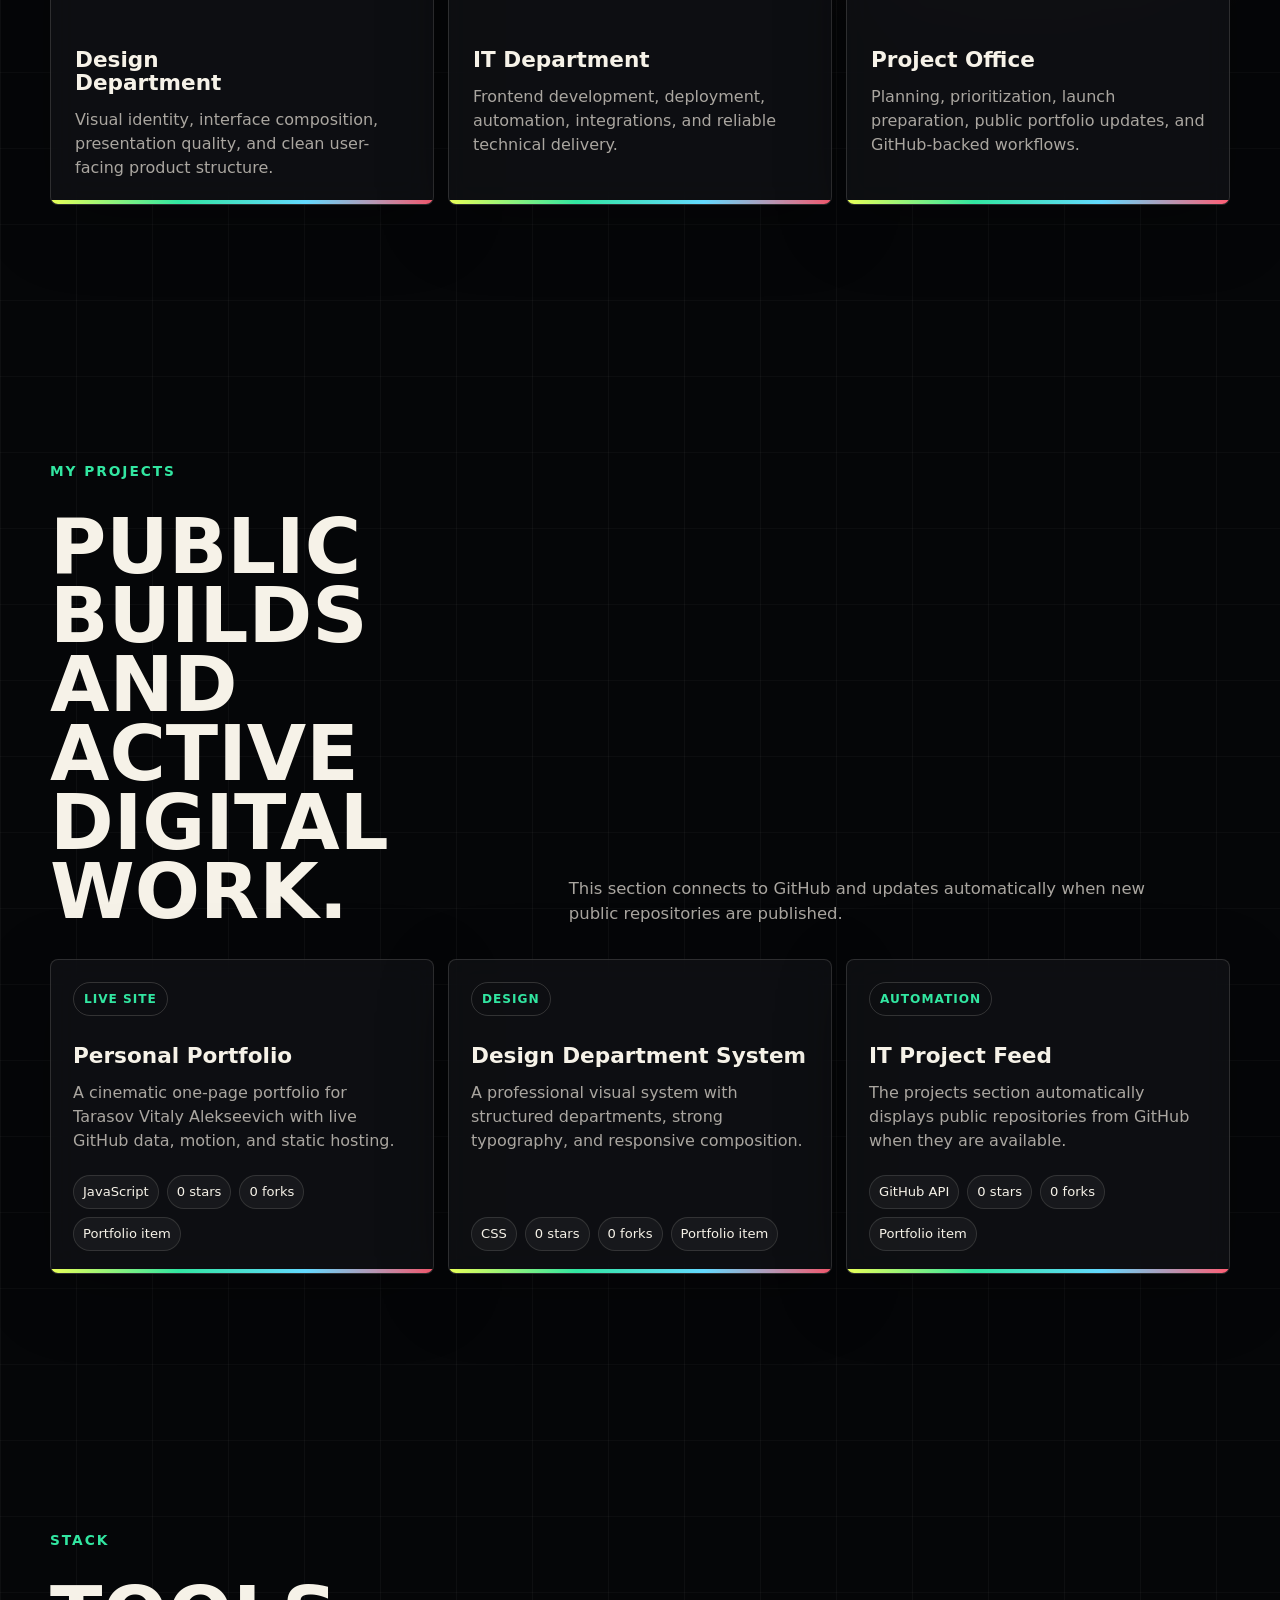
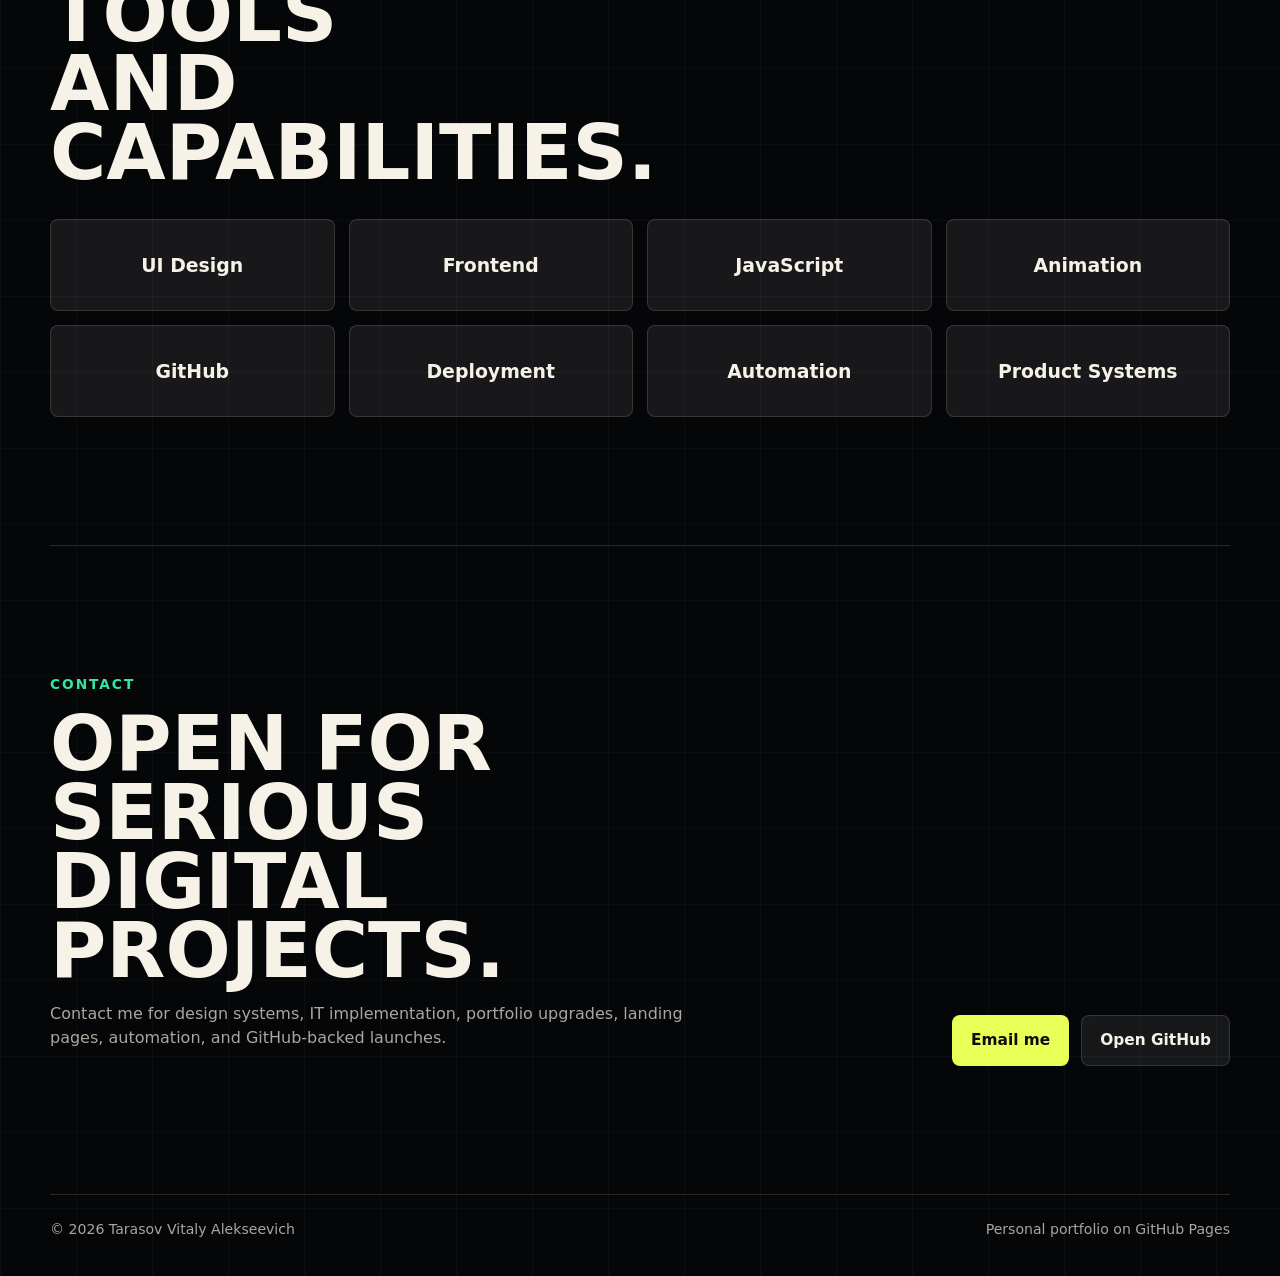
==== commit 5ccfbc5d: "Personalize portfolio for Tarasov Vitaly" ====
--- a/index.html
+++ b/index.html
@@ -6,16 +6,16 @@
     <meta name="theme-color" content="#050608">
     <meta
       name="description"
-      content="Viton13 portfolio: creative development, animated interfaces, web systems, and GitHub projects."
+      content="Tarasov Vitaly Alekseevich personal portfolio: design direction, IT engineering, digital projects, and GitHub work."
     >
-    <meta property="og:title" content="Viton13 - Creative Developer Portfolio">
+    <meta property="og:title" content="Tarasov Vitaly Alekseevich - Portfolio">
     <meta
       property="og:description"
-      content="A fast, animated one-page portfolio for interface engineering and web projects."
+      content="A professional one-page portfolio for design, IT, product systems, and public projects."
     >
     <meta property="og:type" content="website">
-    <meta property="og:image" content="https://avatars.githubusercontent.com/u/248777796?v=4">
-    <title>Viton13 - Creative Developer Portfolio</title>
+    <meta property="og:image" content="assets/tarasov-vitaly.jpg">
+    <title>Tarasov Vitaly Alekseevich - Portfolio</title>
     <link rel="icon" href="favicon.svg" type="image/svg+xml">
     <link rel="preconnect" href="https://api.github.com">
     <link rel="preconnect" href="https://avatars.githubusercontent.com">
@@ -33,13 +33,13 @@
     <canvas id="signal-canvas" aria-hidden="true"></canvas>
 
     <header class="site-header" aria-label="Primary navigation">
-      <a class="brand" href="#home" aria-label="Viton13 home">
-        <span class="brand-mark">V13</span>
-        <span>Viton13</span>
+      <a class="brand" href="#home" aria-label="Tarasov Vitaly Alekseevich home">
+        <span class="brand-mark">TVA</span>
+        <span>Tarasov V.A.</span>
       </a>
       <nav class="nav-links" aria-label="Portfolio sections">
-        <a href="#work">Work</a>
-        <a href="#stack">Stack</a>
+        <a href="#departments">Departments</a>
+        <a href="#projects">Projects</a>
         <a href="#contact">Contact</a>
       </nav>
     </header>
@@ -47,65 +47,95 @@
     <main>
       <section id="home" class="hero section-shell">
         <div class="hero-copy reveal">
-          <p class="eyebrow">Creative developer / interface systems</p>
-          <h1>Viton13</h1>
+          <p class="eyebrow">Personal portfolio / design & IT leadership</p>
+          <h1>Tarasov Vitaly Alekseevich</h1>
           <p class="hero-text">
-            I build sharp web experiences with motion, clean product thinking,
-            and code that is ready to ship.
+            I create polished digital products, combine design systems with
+            engineering discipline, and move ideas from concept to public launch.
           </p>
           <div class="hero-actions" aria-label="Primary actions">
-            <a class="button primary" href="#work">View work</a>
+            <a class="button primary" href="#projects">My projects</a>
+            <a class="button secondary" href="#departments">Portfolio departments</a>
             <a class="button secondary" href="https://github.com/viton13bussiness-collab" target="_blank" rel="noreferrer">GitHub profile</a>
           </div>
         </div>
 
-        <div class="hero-visual reveal" aria-label="GitHub profile card">
+        <div class="hero-visual reveal" aria-label="Portrait of Tarasov Vitaly Alekseevich">
           <img
             class="avatar"
-            src="https://avatars.githubusercontent.com/u/248777796?v=4"
-            alt="Viton13 GitHub avatar"
-            width="280"
-            height="280"
+            src="assets/tarasov-vitaly.jpg"
+            alt="Tarasov Vitaly Alekseevich portrait"
+            width="900"
+            height="1200"
           >
           <div class="orbit orbit-one"></div>
           <div class="orbit orbit-two"></div>
           <div class="scanline"></div>
         </div>
 
-        <div class="metrics reveal" aria-label="GitHub profile metrics">
+        <div class="metrics reveal" aria-label="Portfolio metrics">
+          <div>
+            <strong>3</strong>
+            <span>departments</span>
+          </div>
           <div>
             <strong id="repo-count">0</strong>
-            <span>public repos</span>
-          </div>
-          <div>
-            <strong id="follower-count">0</strong>
-            <span>followers</span>
+            <span>public projects</span>
           </div>
           <div>
             <strong id="profile-age">2024</strong>
-            <span>on GitHub</span>
+            <span>GitHub since</span>
           </div>
         </div>
       </section>
 
       <div class="motion-strip" aria-hidden="true">
         <div class="marquee">
-          <span>Interface design</span>
-          <span>Frontend engineering</span>
-          <span>Motion systems</span>
-          <span>GitHub Pages</span>
+          <span>Design department</span>
+          <span>IT department</span>
+          <span>My projects</span>
           <span>Product polish</span>
-          <span>Automation</span>
+          <span>Digital systems</span>
+          <span>Public launch</span>
         </div>
       </div>
 
-      <section id="work" class="section-shell portfolio-section">
+      <section id="departments" class="section-shell craft-section">
         <div class="section-heading reveal">
-          <p class="eyebrow">Selected work</p>
-          <h2>Public projects and signature builds.</h2>
+          <p class="eyebrow">Portfolio departments</p>
+          <h2>Focused areas of professional work.</h2>
           <p>
-            The project feed connects to GitHub and updates when new public
-            repositories are published.
+            The portfolio is organized like a studio system: design direction,
+            technical execution, and product launch.
+          </p>
+        </div>
+
+        <div class="craft-grid">
+          <article class="craft-item reveal">
+            <span>01</span>
+            <h3>Design Department</h3>
+            <p>Visual identity, interface composition, presentation quality, and clean user-facing product structure.</p>
+          </article>
+          <article class="craft-item reveal">
+            <span>02</span>
+            <h3>IT Department</h3>
+            <p>Frontend development, deployment, automation, integrations, and reliable technical delivery.</p>
+          </article>
+          <article class="craft-item reveal">
+            <span>03</span>
+            <h3>Project Office</h3>
+            <p>Planning, prioritization, launch preparation, public portfolio updates, and GitHub-backed workflows.</p>
+          </article>
+        </div>
+      </section>
+
+      <section id="projects" class="section-shell portfolio-section">
+        <div class="section-heading reveal">
+          <p class="eyebrow">My projects</p>
+          <h2>Public builds and active digital work.</h2>
+          <p>
+            This section connects to GitHub and updates automatically when new
+            public repositories are published.
           </p>
         </div>
 
@@ -113,32 +143,7 @@
           <article class="project-card loading-card">
             <span class="project-type">Loading</span>
             <h3>Reading GitHub projects</h3>
-            <p>Fetching the latest public repository data for Viton13.</p>
-          </article>
-        </div>
-      </section>
-
-      <section class="section-shell craft-section">
-        <div class="section-heading reveal">
-          <p class="eyebrow">Build style</p>
-          <h2>Designed to feel alive, engineered to stay fast.</h2>
-        </div>
-
-        <div class="craft-grid">
-          <article class="craft-item reveal">
-            <span>01</span>
-            <h3>Motion with purpose</h3>
-            <p>Transitions, canvas energy, and micro-interactions add depth without blocking the user.</p>
-          </article>
-          <article class="craft-item reveal">
-            <span>02</span>
-            <h3>Clean responsive layout</h3>
-            <p>Every section is built for desktop and mobile with stable spacing and readable hierarchy.</p>
-          </article>
-          <article class="craft-item reveal">
-            <span>03</span>
-            <h3>Public by default</h3>
-            <p>The site is static, portable, and ready for GitHub Pages hosting from the repository root.</p>
+            <p>Fetching the latest public repository data for Tarasov Vitaly Alekseevich.</p>
           </article>
         </div>
       </section>
@@ -146,28 +151,28 @@
       <section id="stack" class="section-shell stack-section">
         <div class="section-heading reveal">
           <p class="eyebrow">Stack</p>
-          <h2>Tools for polished web products.</h2>
+          <h2>Tools and capabilities.</h2>
         </div>
 
         <div class="stack-grid" aria-label="Technology stack">
-          <div class="stack-pill reveal">HTML</div>
-          <div class="stack-pill reveal">CSS</div>
+          <div class="stack-pill reveal">UI Design</div>
+          <div class="stack-pill reveal">Frontend</div>
           <div class="stack-pill reveal">JavaScript</div>
           <div class="stack-pill reveal">Animation</div>
           <div class="stack-pill reveal">GitHub</div>
           <div class="stack-pill reveal">Deployment</div>
-          <div class="stack-pill reveal">Responsive UI</div>
-          <div class="stack-pill reveal">Product Design</div>
+          <div class="stack-pill reveal">Automation</div>
+          <div class="stack-pill reveal">Product Systems</div>
         </div>
       </section>
 
       <section id="contact" class="section-shell contact-section">
         <div class="contact-copy reveal">
           <p class="eyebrow">Contact</p>
-          <h2>Ready to turn an idea into a public launch.</h2>
+          <h2>Open for serious digital projects.</h2>
           <p>
-            Reach out for interface work, portfolio upgrades, landing pages,
-            automation, and GitHub-backed deployments.
+            Contact me for design systems, IT implementation, portfolio
+            upgrades, landing pages, automation, and GitHub-backed launches.
           </p>
         </div>
         <div class="contact-actions reveal">
@@ -178,8 +183,8 @@
     </main>
 
     <footer class="site-footer">
-      <span>© <span id="year"></span> Viton13</span>
-      <span>Built for GitHub Pages</span>
+      <span>© <span id="year"></span> Tarasov Vitaly Alekseevich</span>
+      <span>Personal portfolio on GitHub Pages</span>
     </footer>
 
     <script src="script.js"></script>
--- a/styles.css
+++ b/styles.css
@@ -110,7 +110,7 @@
 }
 
 .nav-links a {
-  min-width: 66px;
+  min-width: 82px;
   padding: 10px 12px;
   border-radius: 7px;
   color: var(--muted);
@@ -135,14 +135,14 @@
   position: relative;
   display: grid;
   min-height: calc(100svh - 92px);
-  grid-template-columns: minmax(0, 1fr) minmax(260px, 420px);
+  grid-template-columns: minmax(0, 1fr) minmax(280px, 430px);
   align-items: center;
   gap: clamp(28px, 5vw, 72px);
   padding: clamp(52px, 8vw, 92px) 0 38px;
 }
 
 .hero-copy {
-  max-width: 720px;
+  max-width: 780px;
 }
 
 .eyebrow {
@@ -169,12 +169,12 @@
 }
 
 h1 {
-  max-width: 100%;
+  max-width: 10ch;
   margin: 0;
-  font-size: clamp(4rem, 12vw, 10rem);
-  line-height: 0.82;
+  font-size: clamp(3.6rem, 6.8vw, 6.8rem);
+  line-height: 0.86;
   letter-spacing: 0;
-  white-space: nowrap;
+  white-space: normal;
   text-transform: uppercase;
 }
 
@@ -247,30 +247,34 @@
 .hero-visual {
   position: relative;
   display: grid;
-  width: min(100%, 390px);
-  aspect-ratio: 1;
+  width: min(100%, 420px);
+  aspect-ratio: 4 / 5;
   place-items: center;
   justify-self: end;
+  border-radius: 12px;
+  background: rgba(246, 242, 232, 0.06);
+  box-shadow: 0 30px 100px rgba(0, 0, 0, 0.48);
 }
 
 .avatar {
   position: relative;
   z-index: 2;
-  width: min(72%, 280px);
-  aspect-ratio: 1;
+  width: 100%;
+  height: 100%;
   border: 1px solid rgba(246, 242, 232, 0.28);
-  border-radius: 50%;
+  border-radius: 12px;
   box-shadow:
-    0 0 0 12px rgba(255, 255, 255, 0.04),
+    0 0 0 10px rgba(255, 255, 255, 0.035),
     0 30px 80px rgba(0, 0, 0, 0.42);
   object-fit: cover;
+  object-position: 50% 18%;
 }
 
 .orbit {
   position: absolute;
-  inset: 0;
+  inset: -15px;
   border: 1px solid rgba(99, 217, 255, 0.3);
-  border-radius: 50%;
+  border-radius: 16px;
   animation: spin 18s linear infinite;
 }
 
@@ -296,7 +300,7 @@
 }
 
 .orbit-two {
-  inset: 15%;
+  inset: 8px;
   border-color: rgba(50, 230, 161, 0.36);
   animation-duration: 26s;
   animation-direction: reverse;
@@ -304,9 +308,9 @@
 
 .scanline {
   position: absolute;
-  inset: 4%;
+  inset: 0;
   z-index: 3;
-  border-radius: 50%;
+  border-radius: 12px;
   background: linear-gradient(180deg, transparent, rgba(232, 255, 88, 0.18), transparent);
   mix-blend-mode: screen;
   animation: scan 3.6s ease-in-out infinite;
@@ -549,6 +553,10 @@
   color: var(--muted);
 }
 
+.craft-item h3 {
+  max-width: 12ch;
+}
+
 .stack-grid {
   grid-template-columns: repeat(4, minmax(0, 1fr));
 }
@@ -655,7 +663,7 @@
   }
 
   .hero-visual {
-    width: min(100%, 320px);
+    width: min(100%, 360px);
     justify-self: start;
   }
 
@@ -694,9 +702,9 @@
   }
 
   .nav-links a {
-    min-width: 58px;
+    min-width: 48px;
     padding-inline: 8px;
-    font-size: 0.82rem;
+    font-size: 0.72rem;
   }
 
   .section-shell,
@@ -705,7 +713,8 @@
   }
 
   h1 {
-    font-size: clamp(4.05rem, 23vw, 6.2rem);
+    max-width: 9ch;
+    font-size: clamp(3.05rem, 16vw, 5.4rem);
   }
 
   h2 {
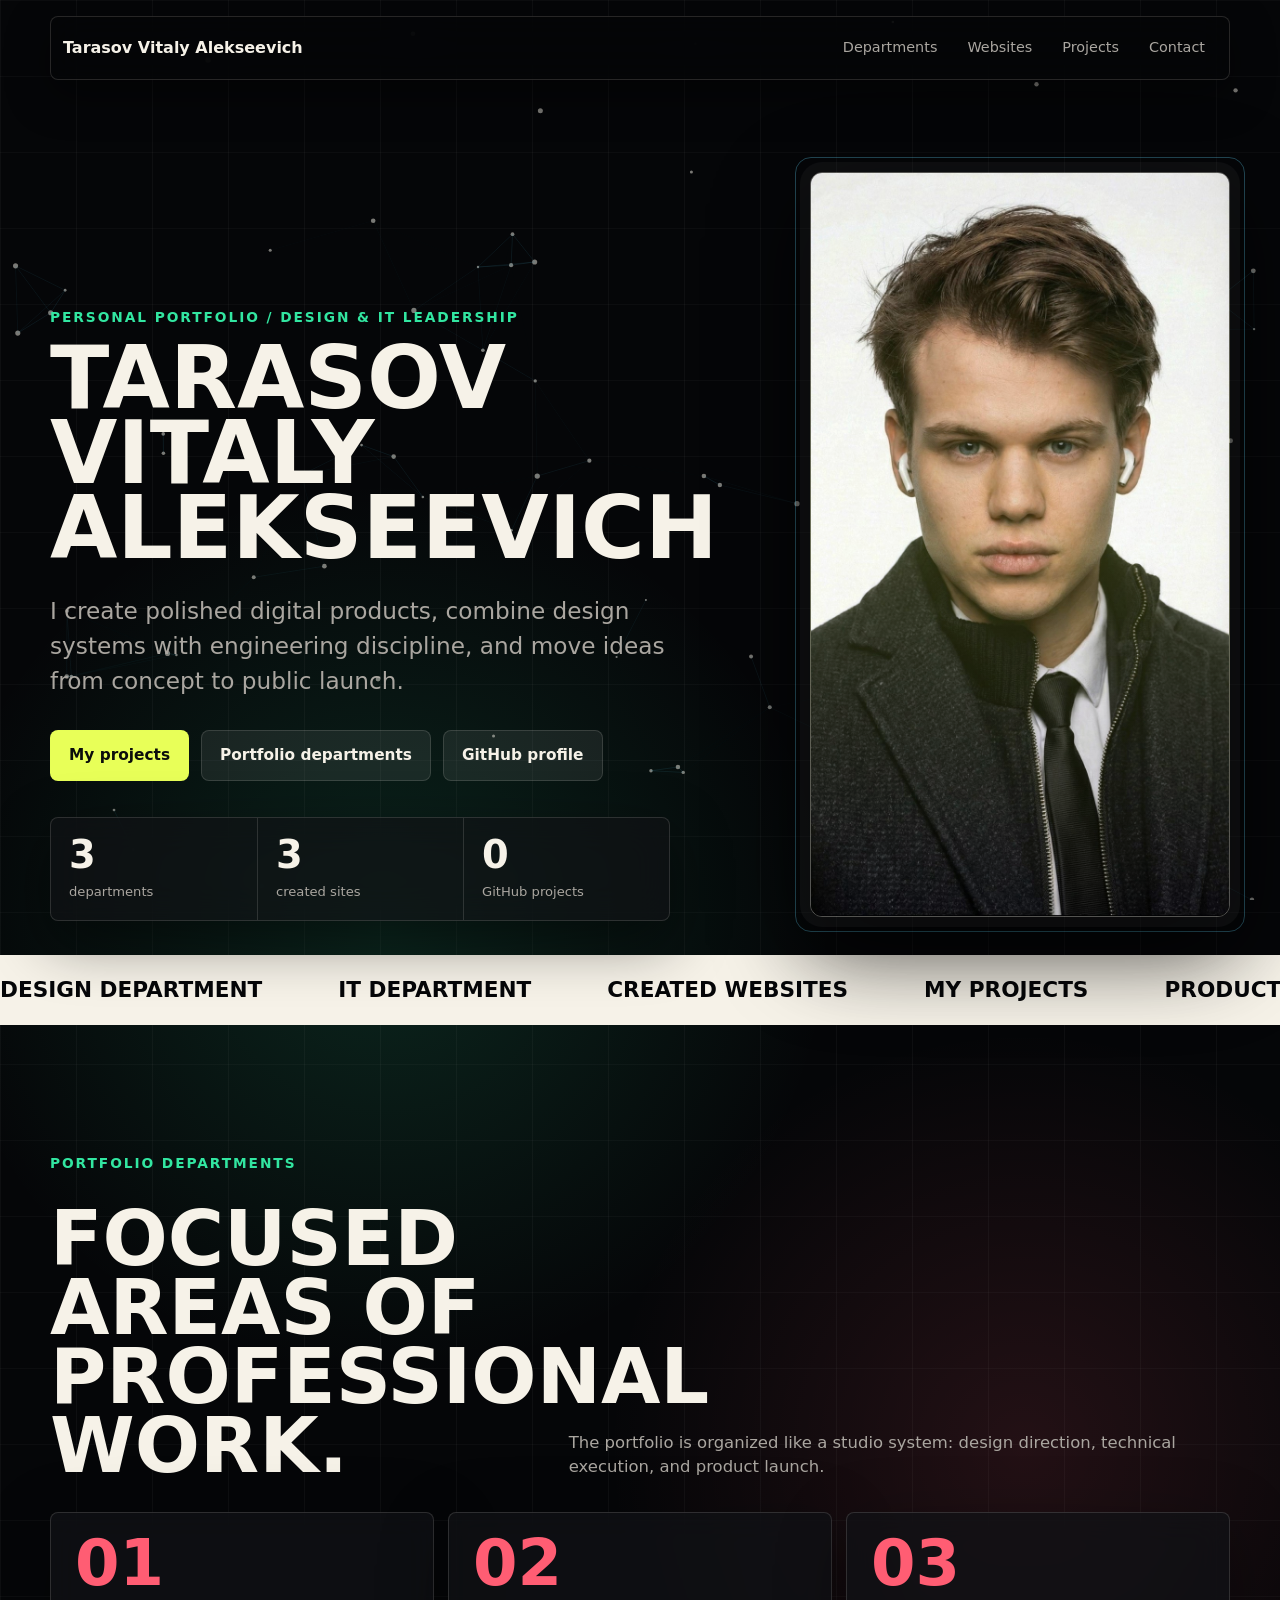
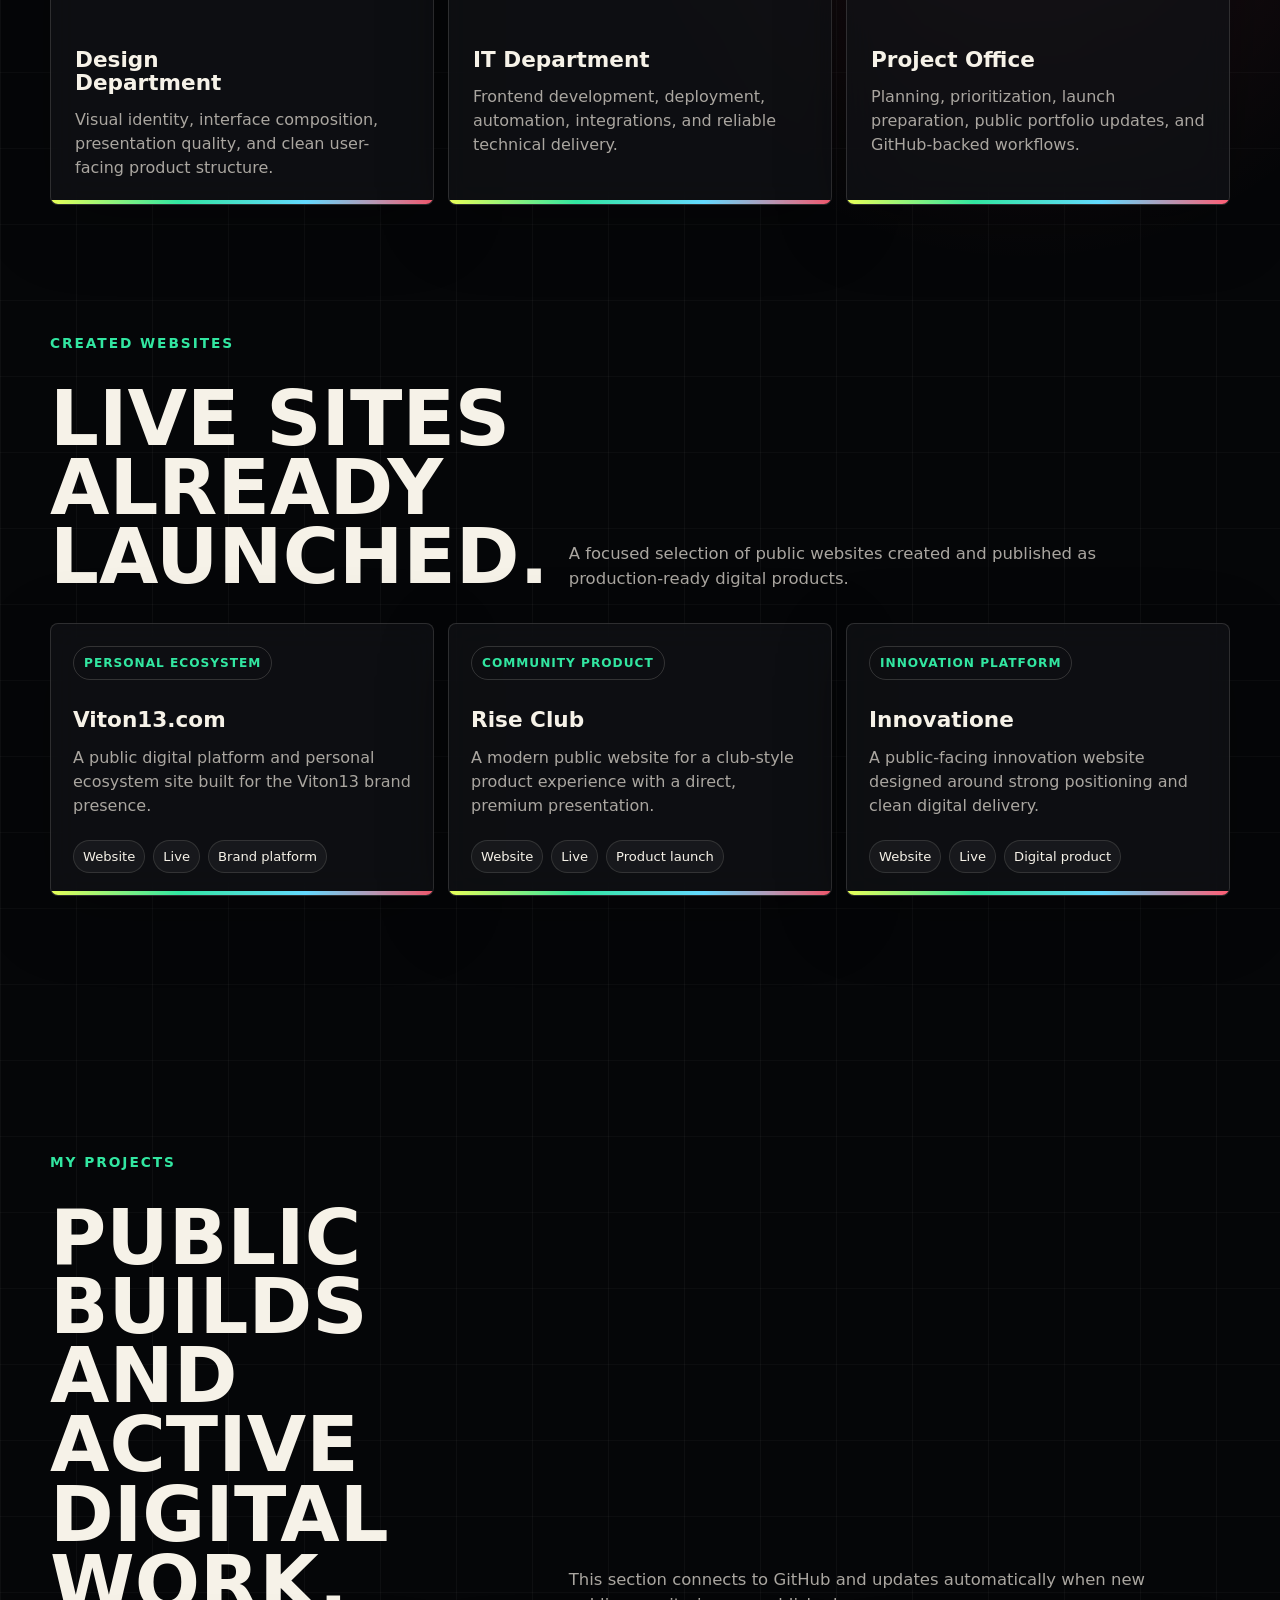
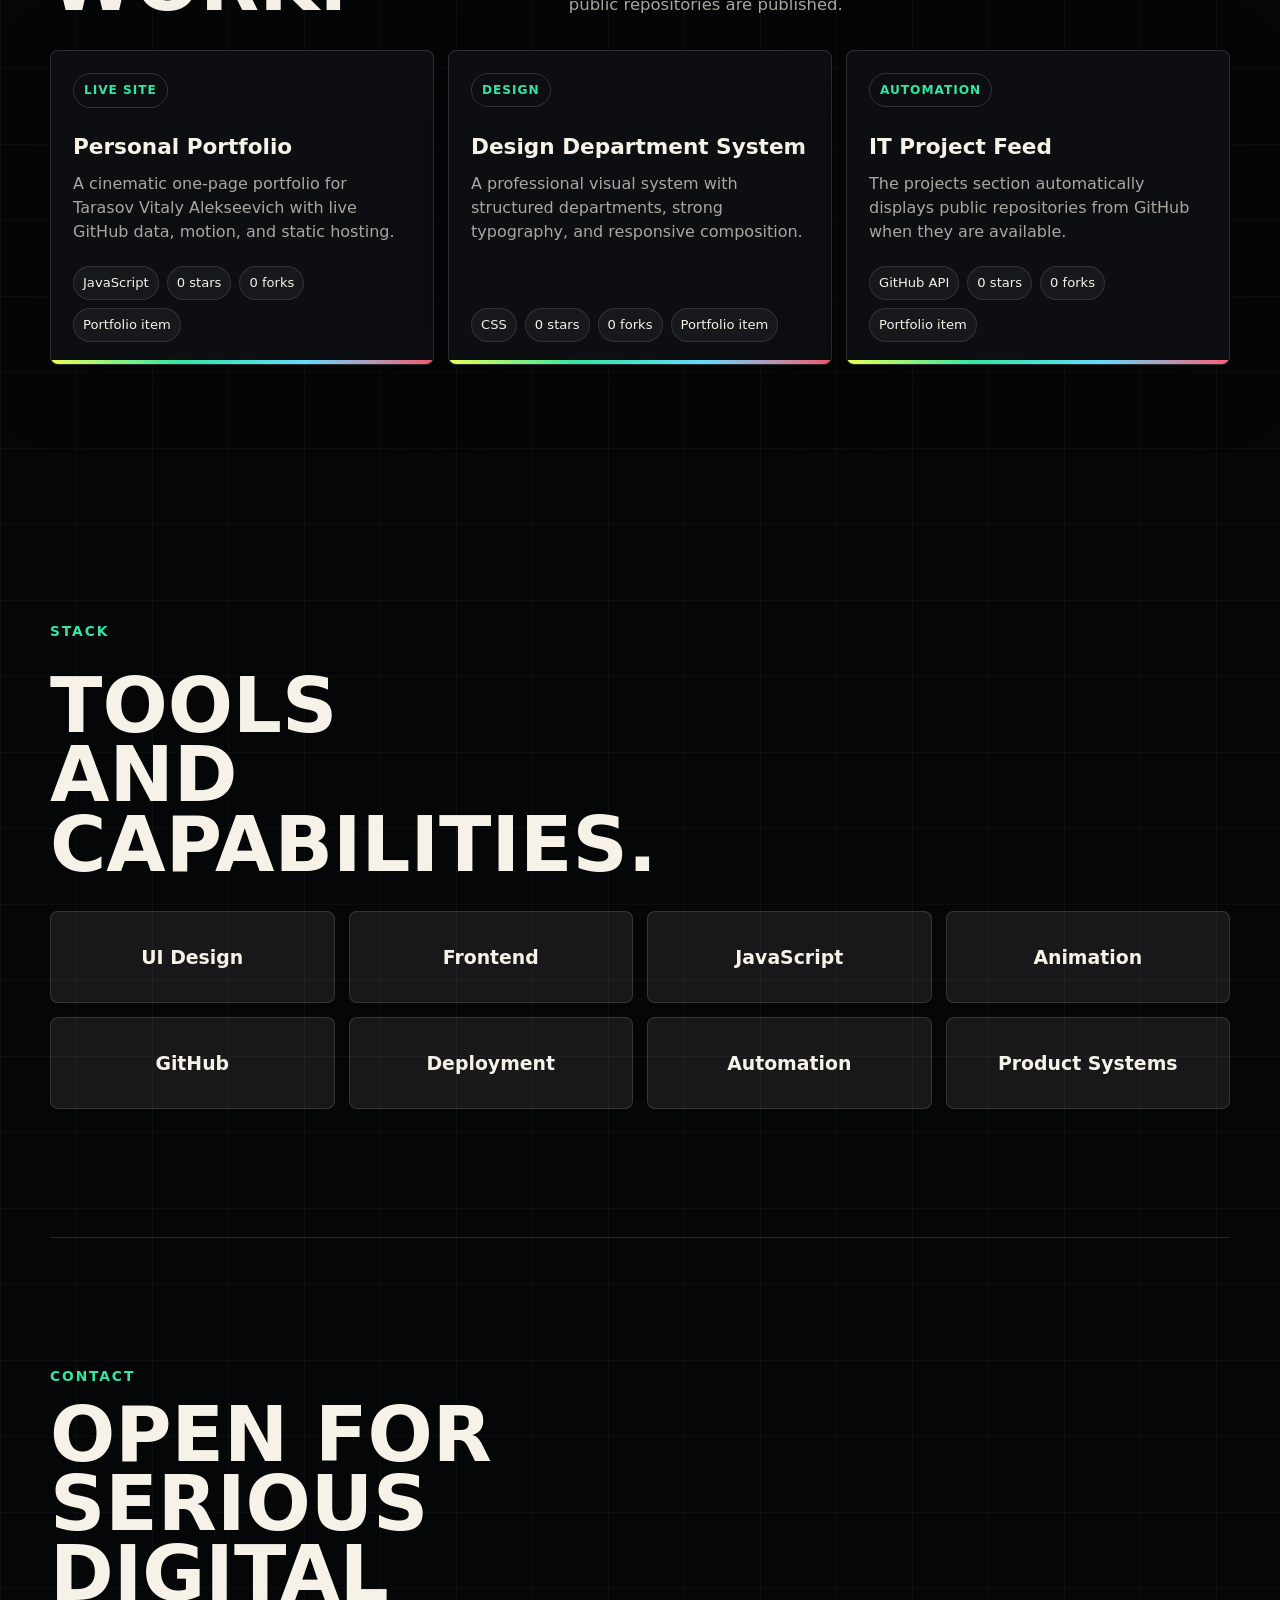
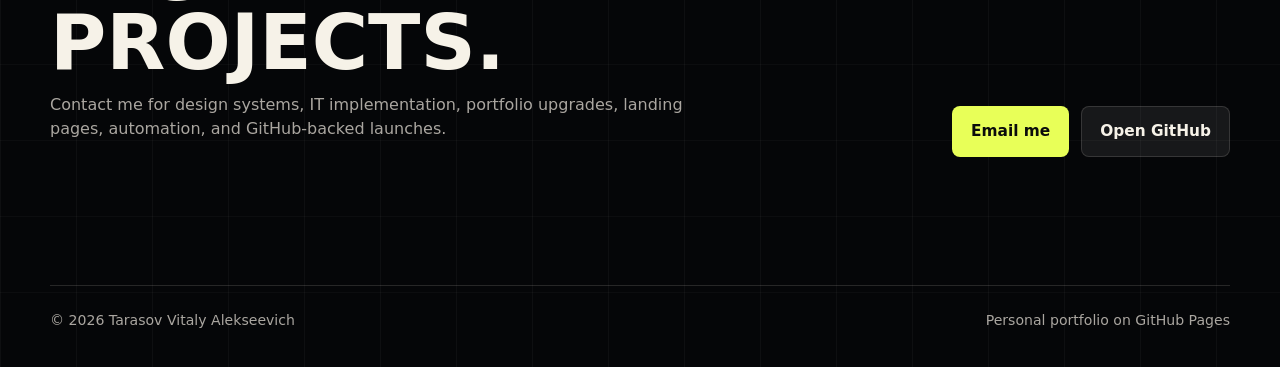
==== commit 028b83b2: "Add created websites and simplify header" ====
--- a/index.html
+++ b/index.html
@@ -33,12 +33,10 @@
     <canvas id="signal-canvas" aria-hidden="true"></canvas>
 
     <header class="site-header" aria-label="Primary navigation">
-      <a class="brand" href="#home" aria-label="Tarasov Vitaly Alekseevich home">
-        <span class="brand-mark">TVA</span>
-        <span>Tarasov V.A.</span>
-      </a>
+      <a class="brand" href="#home" aria-label="Tarasov Vitaly Alekseevich home">Tarasov Vitaly Alekseevich</a>
       <nav class="nav-links" aria-label="Portfolio sections">
         <a href="#departments">Departments</a>
+        <a href="#websites">Websites</a>
         <a href="#projects">Projects</a>
         <a href="#contact">Contact</a>
       </nav>
@@ -79,12 +77,12 @@
             <span>departments</span>
           </div>
           <div>
+            <strong>3</strong>
+            <span>created sites</span>
+          </div>
+          <div>
             <strong id="repo-count">0</strong>
-            <span>public projects</span>
-          </div>
-          <div>
-            <strong id="profile-age">2024</strong>
-            <span>GitHub since</span>
+            <span>GitHub projects</span>
           </div>
         </div>
       </section>
@@ -93,6 +91,7 @@
         <div class="marquee">
           <span>Design department</span>
           <span>IT department</span>
+          <span>Created websites</span>
           <span>My projects</span>
           <span>Product polish</span>
           <span>Digital systems</span>
@@ -125,6 +124,61 @@
             <span>03</span>
             <h3>Project Office</h3>
             <p>Planning, prioritization, launch preparation, public portfolio updates, and GitHub-backed workflows.</p>
+          </article>
+        </div>
+      </section>
+
+      <section id="websites" class="section-shell portfolio-section websites-section">
+        <div class="section-heading reveal">
+          <p class="eyebrow">Created websites</p>
+          <h2>Live sites already launched.</h2>
+          <p>
+            A focused selection of public websites created and published as
+            production-ready digital products.
+          </p>
+        </div>
+
+        <div class="repo-grid site-grid" aria-label="Created websites">
+          <article class="project-card reveal">
+            <div>
+              <span class="project-type">Personal ecosystem</span>
+              <h3>Viton13.com</h3>
+              <p>A public digital platform and personal ecosystem site built for the Viton13 brand presence.</p>
+            </div>
+            <div class="project-meta">
+              <span>Website</span>
+              <span>Live</span>
+              <span>Brand platform</span>
+            </div>
+            <a class="card-link" href="https://viton13.com/" target="_blank" rel="noreferrer" aria-label="Open Viton13.com"></a>
+          </article>
+
+          <article class="project-card reveal">
+            <div>
+              <span class="project-type">Community product</span>
+              <h3>Rise Club</h3>
+              <p>A modern public website for a club-style product experience with a direct, premium presentation.</p>
+            </div>
+            <div class="project-meta">
+              <span>Website</span>
+              <span>Live</span>
+              <span>Product launch</span>
+            </div>
+            <a class="card-link" href="https://riseclub.pro/" target="_blank" rel="noreferrer" aria-label="Open Rise Club"></a>
+          </article>
+
+          <article class="project-card reveal">
+            <div>
+              <span class="project-type">Innovation platform</span>
+              <h3>Innovatione</h3>
+              <p>A public-facing innovation website designed around strong positioning and clean digital delivery.</p>
+            </div>
+            <div class="project-meta">
+              <span>Website</span>
+              <span>Live</span>
+              <span>Digital product</span>
+            </div>
+            <a class="card-link" href="https://innovatione.ru/" target="_blank" rel="noreferrer" aria-label="Open Innovatione"></a>
           </article>
         </div>
       </section>
--- a/styles.css
+++ b/styles.css
@@ -80,37 +80,25 @@
   backdrop-filter: blur(18px);
 }
 
-.brand,
+.brand {
+  display: inline-flex;
+  min-width: 0;
+  align-items: center;
+  color: var(--text);
+  font-size: clamp(0.86rem, 1.4vw, 1rem);
+  font-weight: 800;
+  letter-spacing: 0;
+  white-space: nowrap;
+}
+
 .nav-links {
   display: flex;
   align-items: center;
-}
-
-.brand {
-  gap: 10px;
-  font-size: 0.96rem;
-  font-weight: 800;
-}
-
-.brand-mark {
-  display: grid;
-  width: 34px;
-  height: 34px;
-  place-items: center;
-  border: 1px solid rgba(232, 255, 88, 0.5);
-  border-radius: 8px;
-  background: #15180d;
-  color: var(--lime);
-  font-size: 0.78rem;
-  letter-spacing: 0;
-}
-
-.nav-links {
   gap: 6px;
 }
 
 .nav-links a {
-  min-width: 82px;
+  min-width: 76px;
   padding: 10px 12px;
   border-radius: 7px;
   color: var(--muted);
@@ -385,6 +373,10 @@
 .stack-section,
 .contact-section {
   padding: clamp(72px, 10vw, 128px) 0;
+}
+
+.websites-section {
+  padding-top: 0;
 }
 
 .section-heading {
@@ -693,18 +685,28 @@
 
 @media (max-width: 620px) {
   .site-header {
+    align-items: flex-start;
+    flex-direction: column;
+    gap: 10px;
     width: min(calc(100% - 20px), var(--max));
     margin-top: 10px;
   }
 
-  .brand span:last-child {
-    display: none;
+  .brand {
+    width: 100%;
+    justify-content: center;
+  }
+
+  .nav-links {
+    width: 100%;
+    justify-content: space-between;
   }
 
   .nav-links a {
-    min-width: 48px;
+    min-width: 0;
+    flex: 1;
     padding-inline: 8px;
-    font-size: 0.72rem;
+    font-size: 0.7rem;
   }
 
   .section-shell,
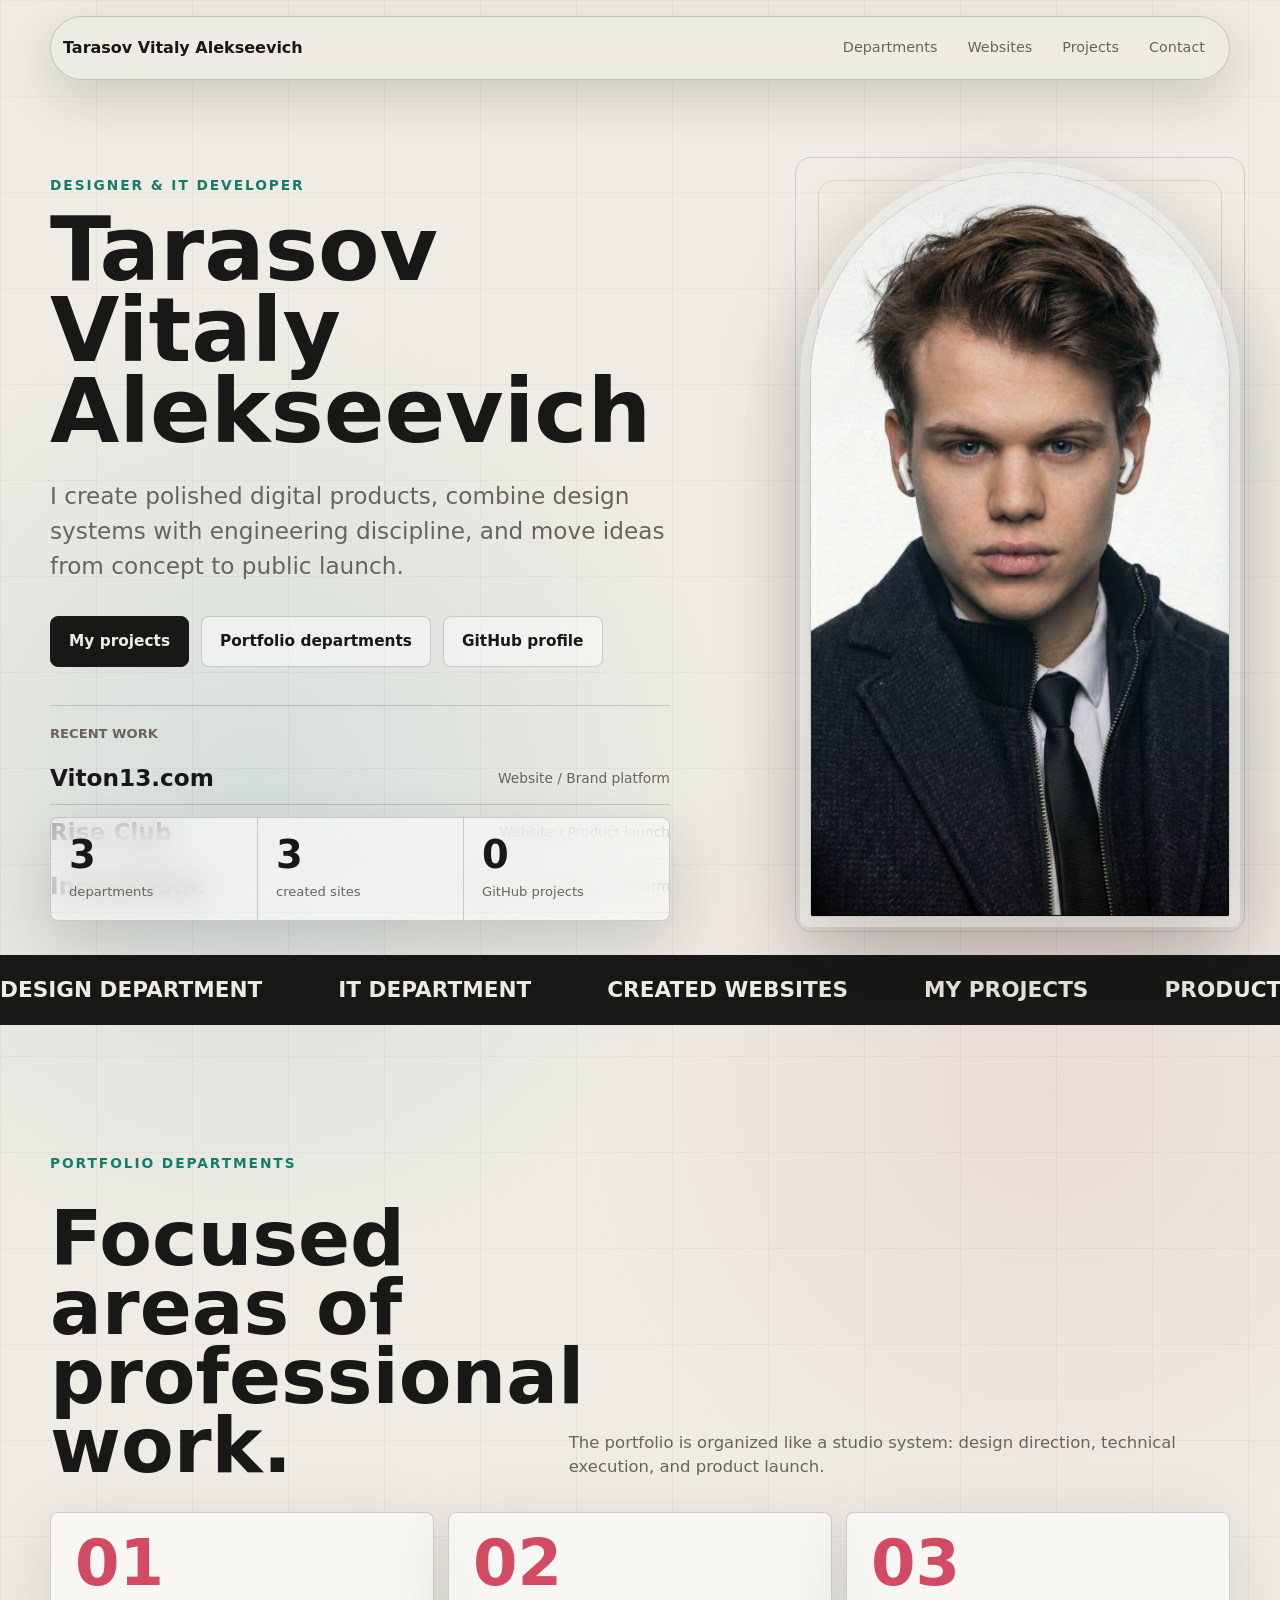
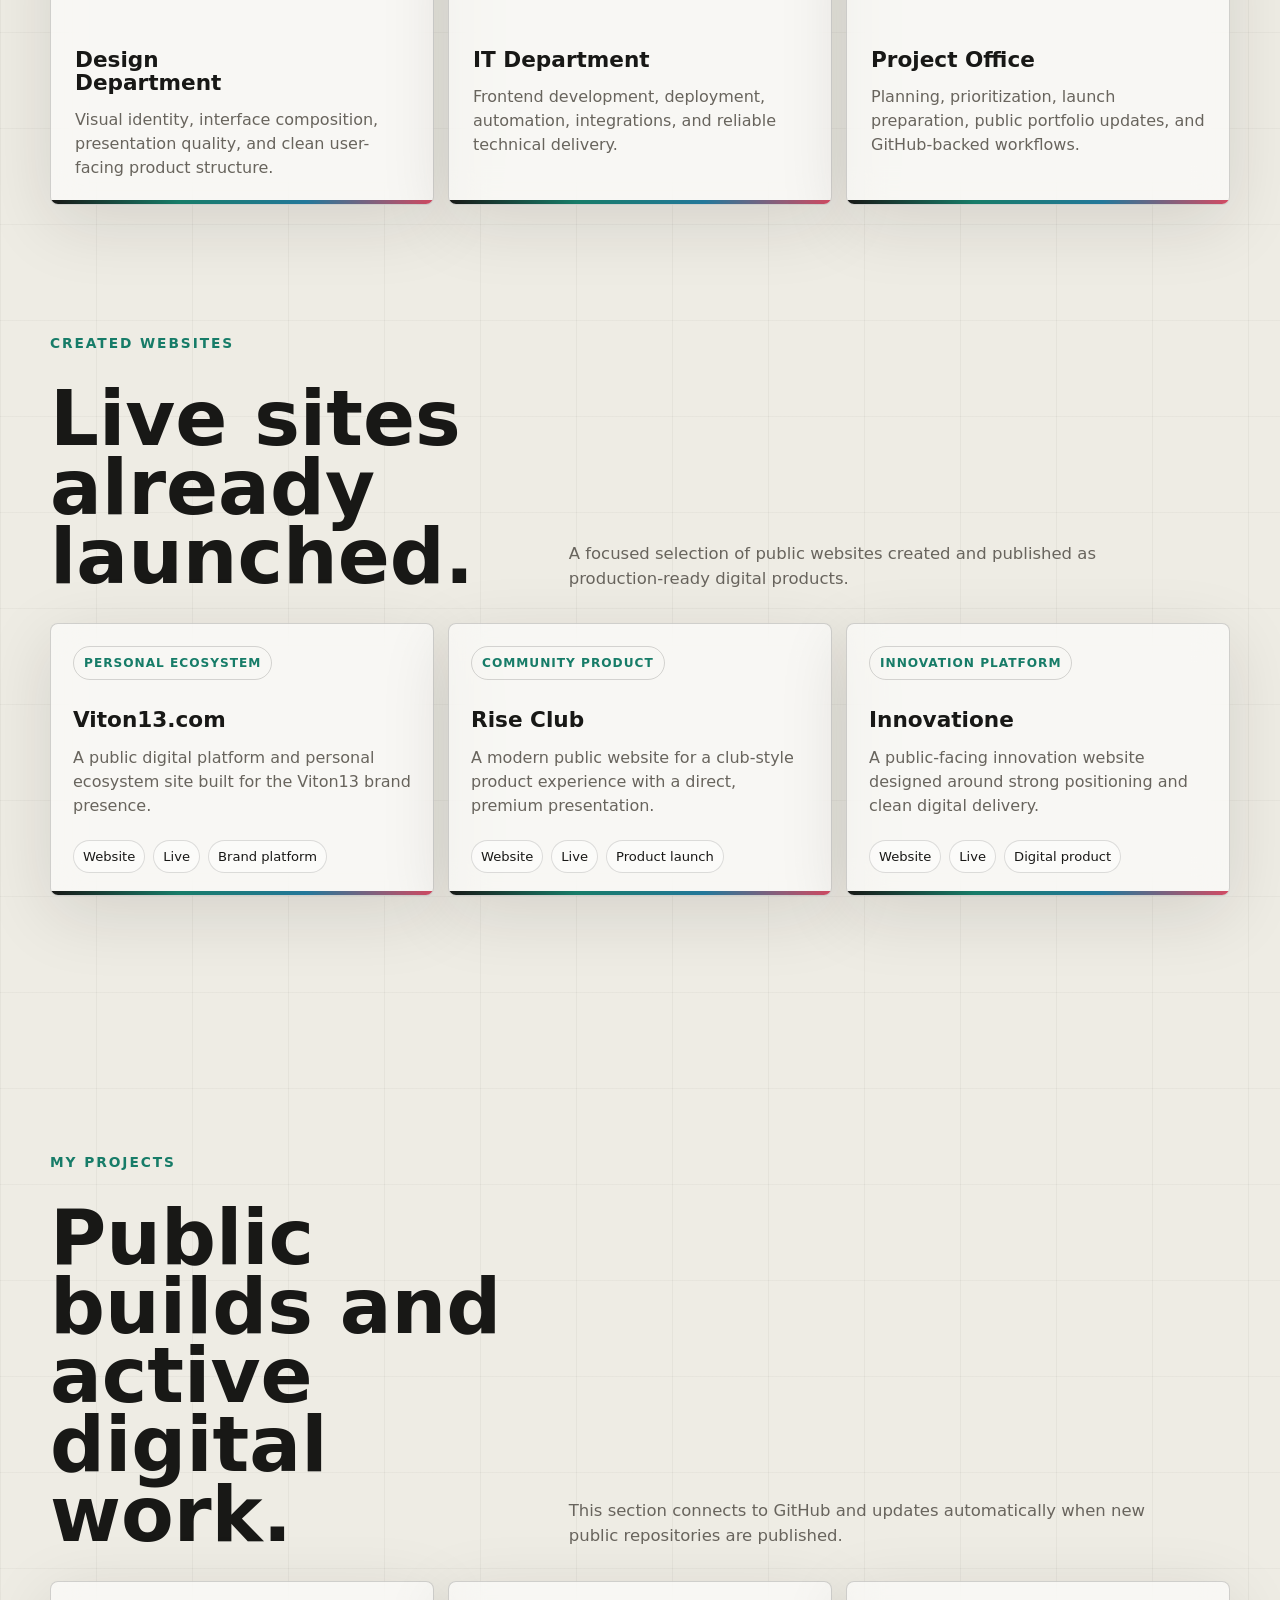
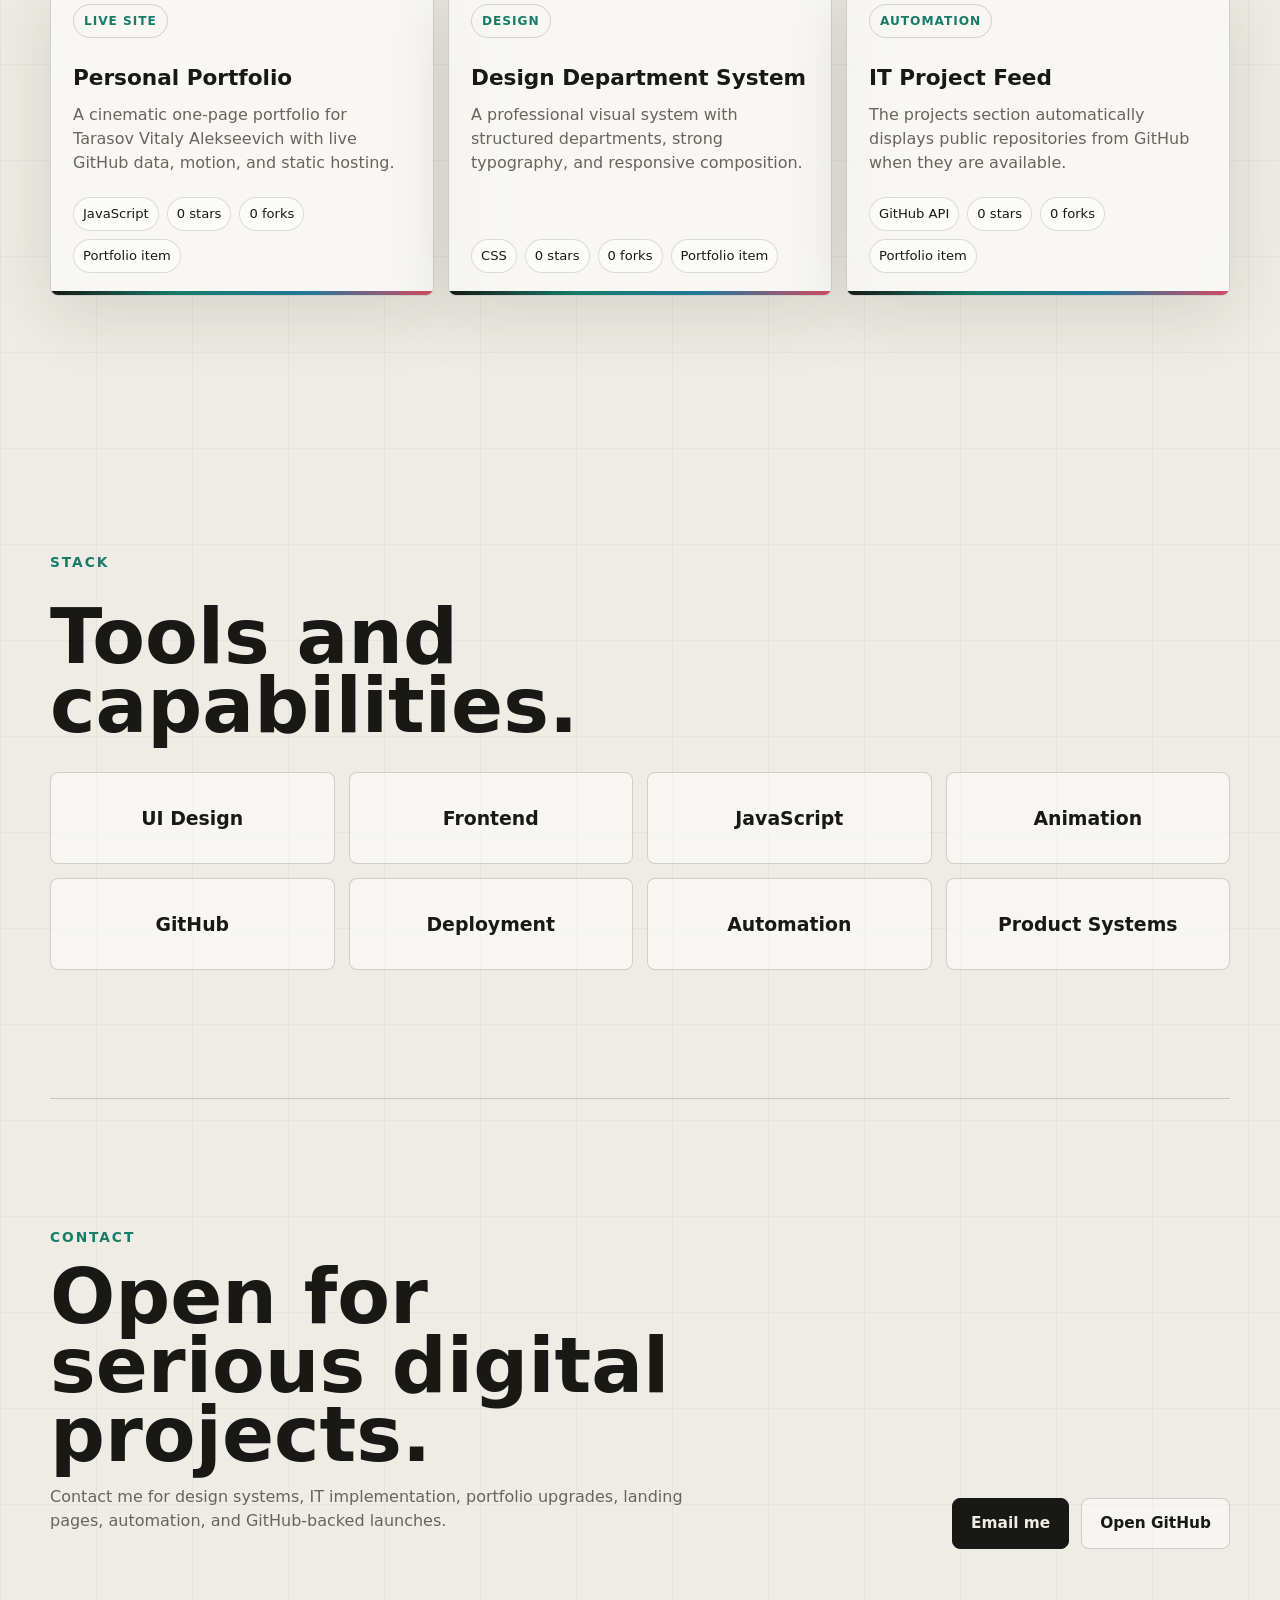
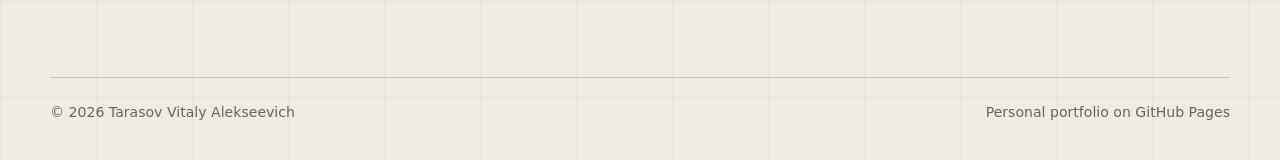
==== commit 2c3bfd2e: "Restyle portfolio with designer inspiration" ====
--- a/index.html
+++ b/index.html
@@ -45,7 +45,7 @@
     <main>
       <section id="home" class="hero section-shell">
         <div class="hero-copy reveal">
-          <p class="eyebrow">Personal portfolio / design & IT leadership</p>
+          <p class="eyebrow">Designer & IT Developer</p>
           <h1>Tarasov Vitaly Alekseevich</h1>
           <p class="hero-text">
             I create polished digital products, combine design systems with
@@ -55,6 +55,22 @@
             <a class="button primary" href="#projects">My projects</a>
             <a class="button secondary" href="#departments">Portfolio departments</a>
             <a class="button secondary" href="https://github.com/viton13bussiness-collab" target="_blank" rel="noreferrer">GitHub profile</a>
+          </div>
+
+          <div class="recent-work reveal" aria-label="Recent work">
+            <p class="recent-label">Recent work</p>
+            <a href="https://viton13.com/" target="_blank" rel="noreferrer">
+              <span>Viton13.com</span>
+              <small>Website / Brand platform</small>
+            </a>
+            <a href="https://riseclub.pro/" target="_blank" rel="noreferrer">
+              <span>Rise Club</span>
+              <small>Website / Product launch</small>
+            </a>
+            <a href="https://innovatione.ru/" target="_blank" rel="noreferrer">
+              <span>Innovatione</span>
+              <small>Website / Innovation platform</small>
+            </a>
           </div>
         </div>
 
--- a/styles.css
+++ b/styles.css
@@ -1,16 +1,16 @@
 :root {
-  color-scheme: dark;
-  --bg: #050608;
-  --panel: rgba(17, 18, 22, 0.74);
-  --panel-solid: #111216;
-  --text: #f6f2e8;
-  --muted: #aaa6a0;
-  --line: rgba(246, 242, 232, 0.14);
-  --lime: #e8ff58;
-  --green: #32e6a1;
-  --cyan: #63d9ff;
-  --coral: #ff5d73;
-  --shadow: rgba(0, 0, 0, 0.48);
+  color-scheme: light;
+  --bg: #eeece4;
+  --panel: rgba(255, 255, 255, 0.58);
+  --panel-solid: #f8f6f0;
+  --text: #181816;
+  --muted: #68645d;
+  --line: rgba(24, 24, 22, 0.18);
+  --lime: #181816;
+  --green: #177c68;
+  --cyan: #23789a;
+  --coral: #d34b63;
+  --shadow: rgba(29, 27, 24, 0.16);
   --max: 1180px;
 }
 
@@ -27,10 +27,10 @@
   margin: 0;
   overflow-x: hidden;
   background:
-    linear-gradient(90deg, rgba(255, 255, 255, 0.034) 1px, transparent 1px) 0 0 / 76px 76px,
-    linear-gradient(rgba(255, 255, 255, 0.026) 1px, transparent 1px) 0 0 / 76px 76px,
-    radial-gradient(circle at 30% 18%, rgba(50, 230, 161, 0.14), transparent 28rem),
-    radial-gradient(circle at 80% 28%, rgba(255, 93, 115, 0.12), transparent 26rem),
+    linear-gradient(90deg, rgba(24, 24, 22, 0.045) 1px, transparent 1px) 0 0 / 96px 96px,
+    linear-gradient(rgba(24, 24, 22, 0.035) 1px, transparent 1px) 0 0 / 96px 96px,
+    radial-gradient(circle at 20% 16%, rgba(35, 120, 154, 0.12), transparent 30rem),
+    radial-gradient(circle at 82% 22%, rgba(211, 75, 99, 0.1), transparent 30rem),
     var(--bg);
   color: var(--text);
   font-family:
@@ -60,7 +60,8 @@
   z-index: -1;
   width: 100%;
   height: 100%;
-  opacity: 0.72;
+  display: none;
+  opacity: 0;
 }
 
 .site-header {
@@ -74,9 +75,9 @@
   margin: 16px auto 0;
   padding: 10px 12px;
   border: 1px solid var(--line);
-  border-radius: 8px;
-  background: rgba(5, 6, 8, 0.74);
-  box-shadow: 0 14px 44px var(--shadow);
+  border-radius: 999px;
+  background: rgba(238, 236, 228, 0.78);
+  box-shadow: 0 18px 50px var(--shadow);
   backdrop-filter: blur(18px);
 }
 
@@ -109,7 +110,7 @@
 
 .nav-links a:hover,
 .nav-links a:focus-visible {
-  background: rgba(255, 255, 255, 0.08);
+  background: rgba(24, 24, 22, 0.08);
   color: var(--text);
   outline: none;
 }
@@ -157,13 +158,13 @@
 }
 
 h1 {
-  max-width: 10ch;
+  max-width: 11ch;
   margin: 0;
-  font-size: clamp(3.6rem, 6.8vw, 6.8rem);
-  line-height: 0.86;
+  font-size: clamp(3.6rem, 7vw, 7.4rem);
+  line-height: 0.9;
   letter-spacing: 0;
   white-space: normal;
-  text-transform: uppercase;
+  text-transform: none;
 }
 
 h2 {
@@ -172,7 +173,7 @@
   font-size: clamp(2.4rem, 6vw, 5.6rem);
   line-height: 0.9;
   letter-spacing: 0;
-  text-transform: uppercase;
+  text-transform: none;
 }
 
 h3 {
@@ -216,20 +217,63 @@
 }
 
 .button.primary {
-  border-color: rgba(232, 255, 88, 0.6);
-  background: var(--lime);
-  color: #0b0d0b;
+  border-color: var(--text);
+  background: var(--text);
+  color: var(--bg);
 }
 
 .button.secondary {
-  background: rgba(255, 255, 255, 0.075);
+  background: rgba(255, 255, 255, 0.48);
   color: var(--text);
 }
 
 .button.secondary:hover,
 .button.secondary:focus-visible {
-  border-color: rgba(99, 217, 255, 0.54);
-  background: rgba(99, 217, 255, 0.12);
+  border-color: rgba(24, 24, 22, 0.44);
+  background: rgba(255, 255, 255, 0.74);
+}
+
+.recent-work {
+  max-width: 620px;
+  margin-top: 38px;
+  border-top: 1px solid var(--line);
+}
+
+.recent-label {
+  margin: 18px 0 8px;
+  color: var(--muted);
+  font-size: 0.82rem;
+  font-weight: 800;
+  text-transform: uppercase;
+}
+
+.recent-work a {
+  display: flex;
+  align-items: center;
+  justify-content: space-between;
+  gap: 18px;
+  min-height: 54px;
+  border-bottom: 1px solid var(--line);
+  color: var(--text);
+  transition: padding 180ms ease, color 180ms ease;
+}
+
+.recent-work a:hover,
+.recent-work a:focus-visible {
+  padding-left: 12px;
+  color: var(--green);
+  outline: none;
+}
+
+.recent-work span {
+  font-size: clamp(1.1rem, 2vw, 1.45rem);
+  font-weight: 800;
+}
+
+.recent-work small {
+  color: var(--muted);
+  font-size: 0.86rem;
+  text-align: right;
 }
 
 .hero-visual {
@@ -239,9 +283,9 @@
   aspect-ratio: 4 / 5;
   place-items: center;
   justify-self: end;
-  border-radius: 12px;
-  background: rgba(246, 242, 232, 0.06);
-  box-shadow: 0 30px 100px rgba(0, 0, 0, 0.48);
+  border-radius: 999px 999px 12px 12px;
+  background: rgba(255, 255, 255, 0.42);
+  box-shadow: 0 30px 100px rgba(29, 27, 24, 0.18);
 }
 
 .avatar {
@@ -249,11 +293,11 @@
   z-index: 2;
   width: 100%;
   height: 100%;
-  border: 1px solid rgba(246, 242, 232, 0.28);
-  border-radius: 12px;
+  border: 1px solid rgba(24, 24, 22, 0.18);
+  border-radius: 999px 999px 12px 12px;
   box-shadow:
-    0 0 0 10px rgba(255, 255, 255, 0.035),
-    0 30px 80px rgba(0, 0, 0, 0.42);
+    0 0 0 10px rgba(255, 255, 255, 0.36),
+    0 30px 80px rgba(29, 27, 24, 0.18);
   object-fit: cover;
   object-position: 50% 18%;
 }
@@ -261,7 +305,7 @@
 .orbit {
   position: absolute;
   inset: -15px;
-  border: 1px solid rgba(99, 217, 255, 0.3);
+  border: 1px solid rgba(35, 120, 154, 0.24);
   border-radius: 16px;
   animation: spin 18s linear infinite;
 }
@@ -289,7 +333,7 @@
 
 .orbit-two {
   inset: 8px;
-  border-color: rgba(50, 230, 161, 0.36);
+  border-color: rgba(211, 75, 99, 0.22);
   animation-duration: 26s;
   animation-direction: reverse;
 }
@@ -298,8 +342,8 @@
   position: absolute;
   inset: 0;
   z-index: 3;
-  border-radius: 12px;
-  background: linear-gradient(180deg, transparent, rgba(232, 255, 88, 0.18), transparent);
+  border-radius: 999px 999px 12px 12px;
+  background: linear-gradient(180deg, transparent, rgba(35, 120, 154, 0.16), transparent);
   mix-blend-mode: screen;
   animation: scan 3.6s ease-in-out infinite;
   pointer-events: none;
@@ -314,7 +358,7 @@
   grid-template-columns: repeat(3, minmax(0, 1fr));
   border: 1px solid var(--line);
   border-radius: 8px;
-  background: rgba(17, 18, 22, 0.68);
+  background: rgba(255, 255, 255, 0.56);
   box-shadow: 0 20px 60px var(--shadow);
   backdrop-filter: blur(18px);
 }
@@ -348,8 +392,8 @@
 .motion-strip {
   overflow: hidden;
   border-block: 1px solid var(--line);
-  background: #f6f2e8;
-  color: #050608;
+  background: var(--text);
+  color: var(--bg);
 }
 
 .marquee {
@@ -418,7 +462,7 @@
   border: 1px solid var(--line);
   border-radius: 8px;
   background: var(--panel);
-  box-shadow: 0 18px 70px rgba(0, 0, 0, 0.3);
+  box-shadow: 0 18px 70px rgba(29, 27, 24, 0.12);
   backdrop-filter: blur(16px);
 }
 
@@ -434,7 +478,7 @@
 .craft-item::before {
   position: absolute;
   inset: 0;
-  background: radial-gradient(circle at var(--mx, 50%) var(--my, 50%), rgba(246, 242, 232, 0.12), transparent 18rem);
+  background: radial-gradient(circle at var(--mx, 50%) var(--my, 50%), rgba(35, 120, 154, 0.1), transparent 18rem);
   content: "";
   opacity: 0;
   transition: opacity 220ms ease;
@@ -452,8 +496,8 @@
 
 .project-card:hover {
   transform: translateY(-6px);
-  border-color: rgba(232, 255, 88, 0.45);
-  background: rgba(24, 26, 30, 0.84);
+  border-color: rgba(24, 24, 22, 0.38);
+  background: rgba(255, 255, 255, 0.76);
 }
 
 .project-card:hover::before,
@@ -484,7 +528,7 @@
   width: fit-content;
   max-width: 100%;
   margin-bottom: 28px;
-  border: 1px solid rgba(246, 242, 232, 0.16);
+  border: 1px solid rgba(24, 24, 22, 0.16);
   border-radius: 999px;
   padding: 7px 10px;
   color: var(--green);
@@ -513,10 +557,10 @@
 }
 
 .project-meta span {
-  border: 1px solid rgba(246, 242, 232, 0.12);
+  border: 1px solid rgba(24, 24, 22, 0.14);
   border-radius: 999px;
   padding: 6px 9px;
-  background: rgba(255, 255, 255, 0.045);
+  background: rgba(255, 255, 255, 0.48);
 }
 
 .loading-card {
@@ -559,7 +603,7 @@
   place-items: center;
   border: 1px solid var(--line);
   border-radius: 8px;
-  background: rgba(246, 242, 232, 0.08);
+  background: rgba(255, 255, 255, 0.52);
   color: var(--text);
   font-size: clamp(0.98rem, 2vw, 1.18rem);
   font-weight: 900;
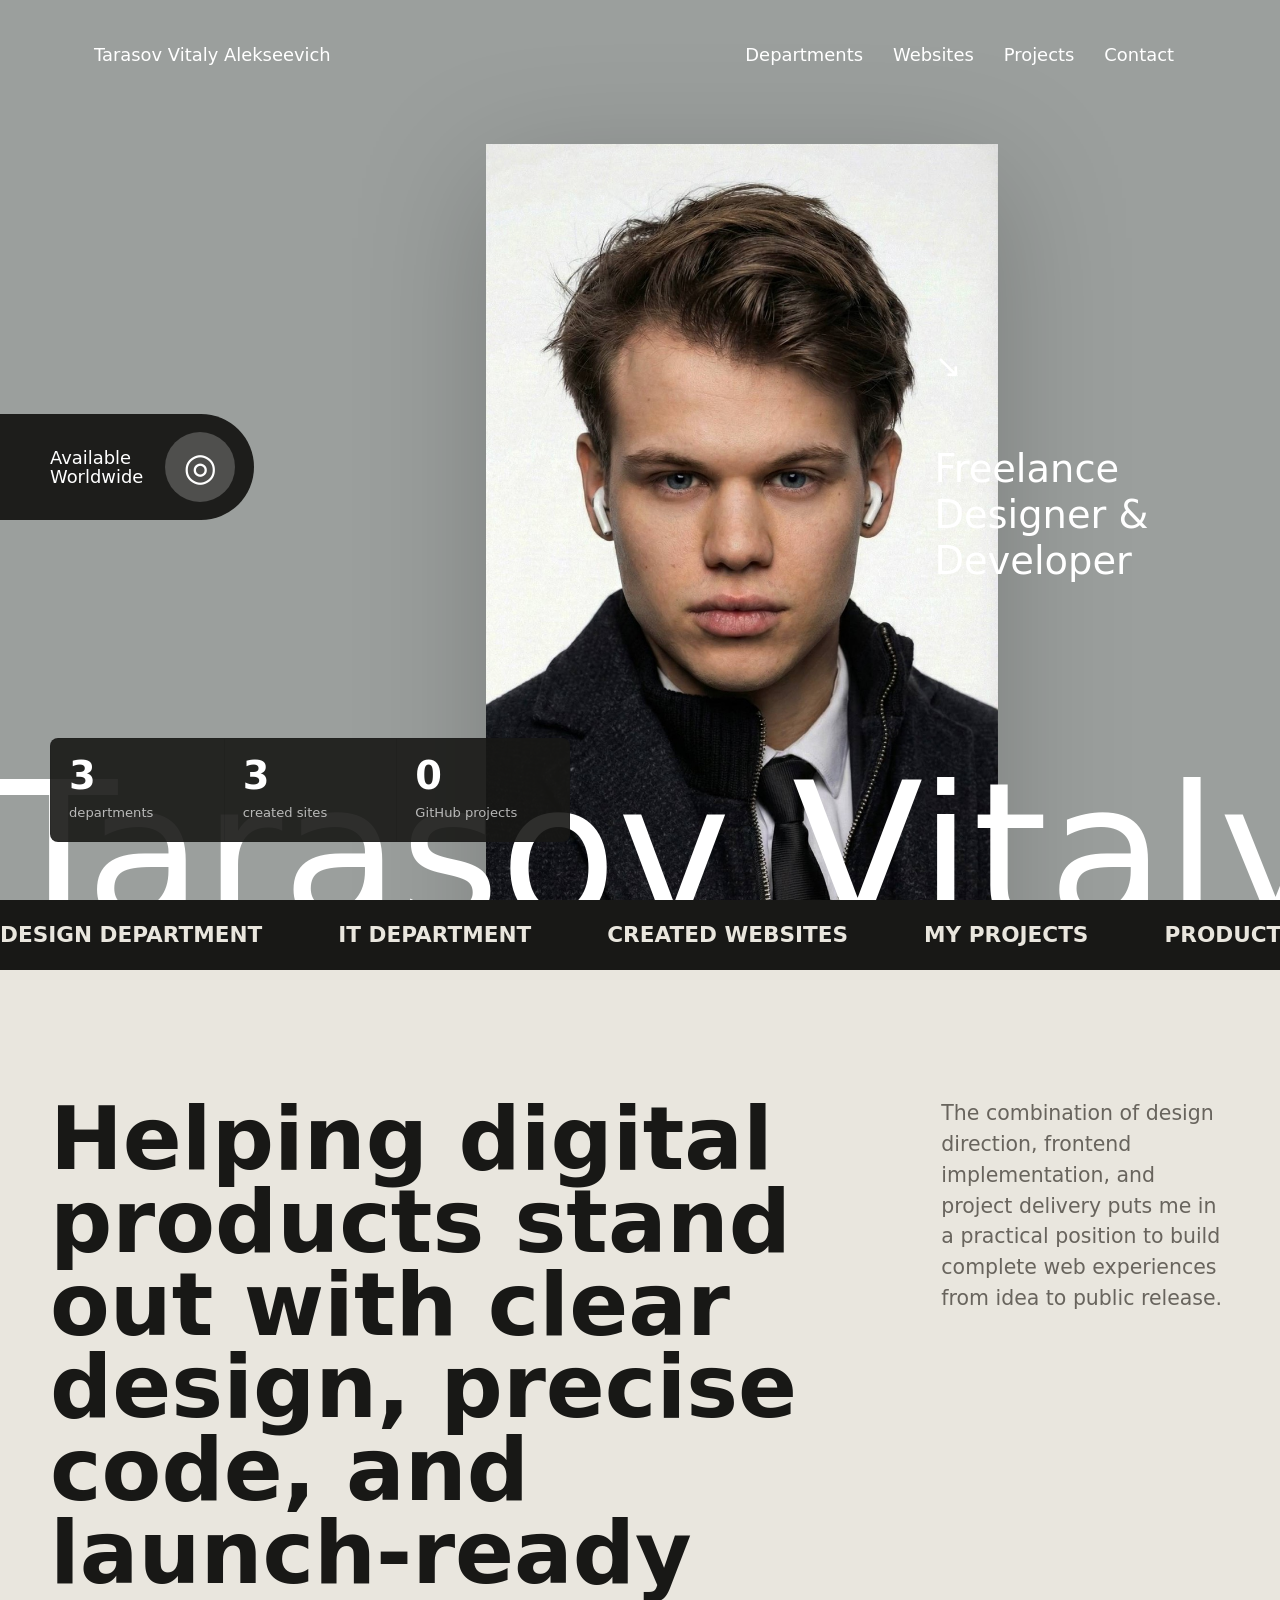
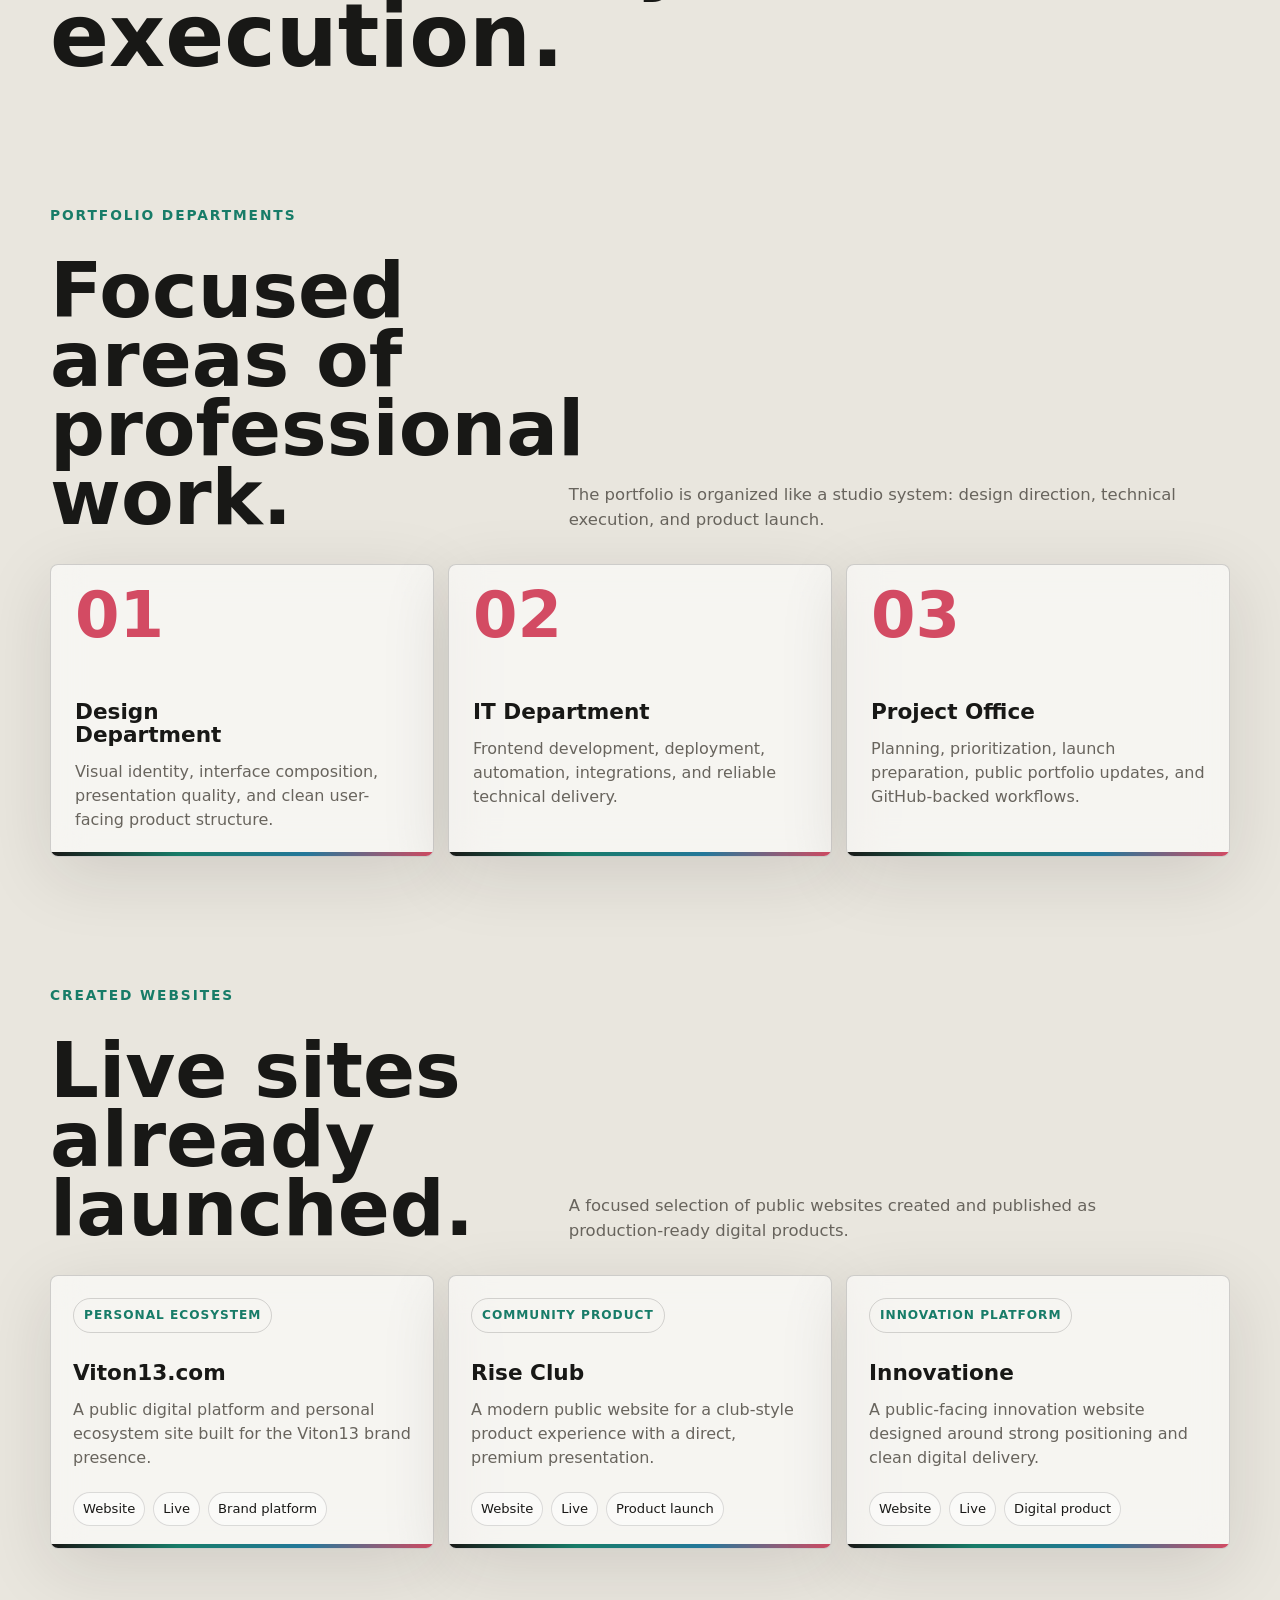
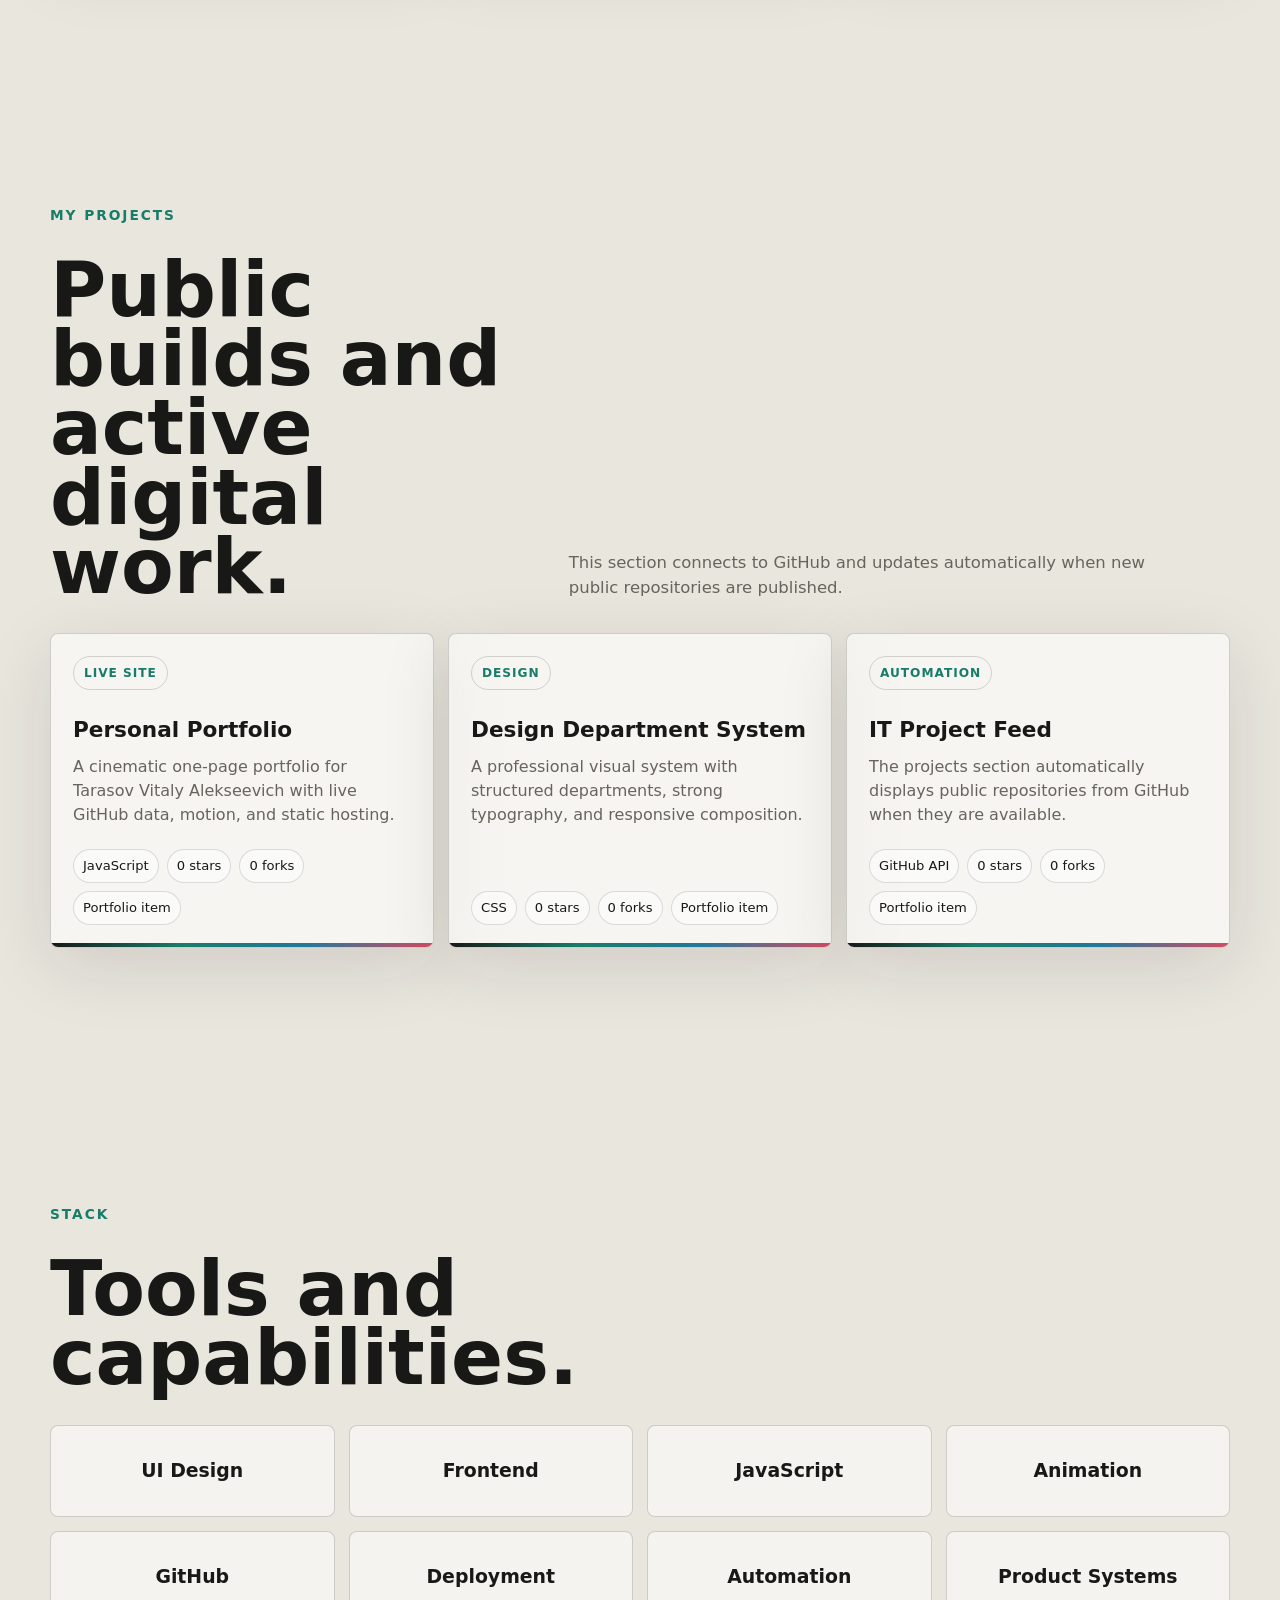
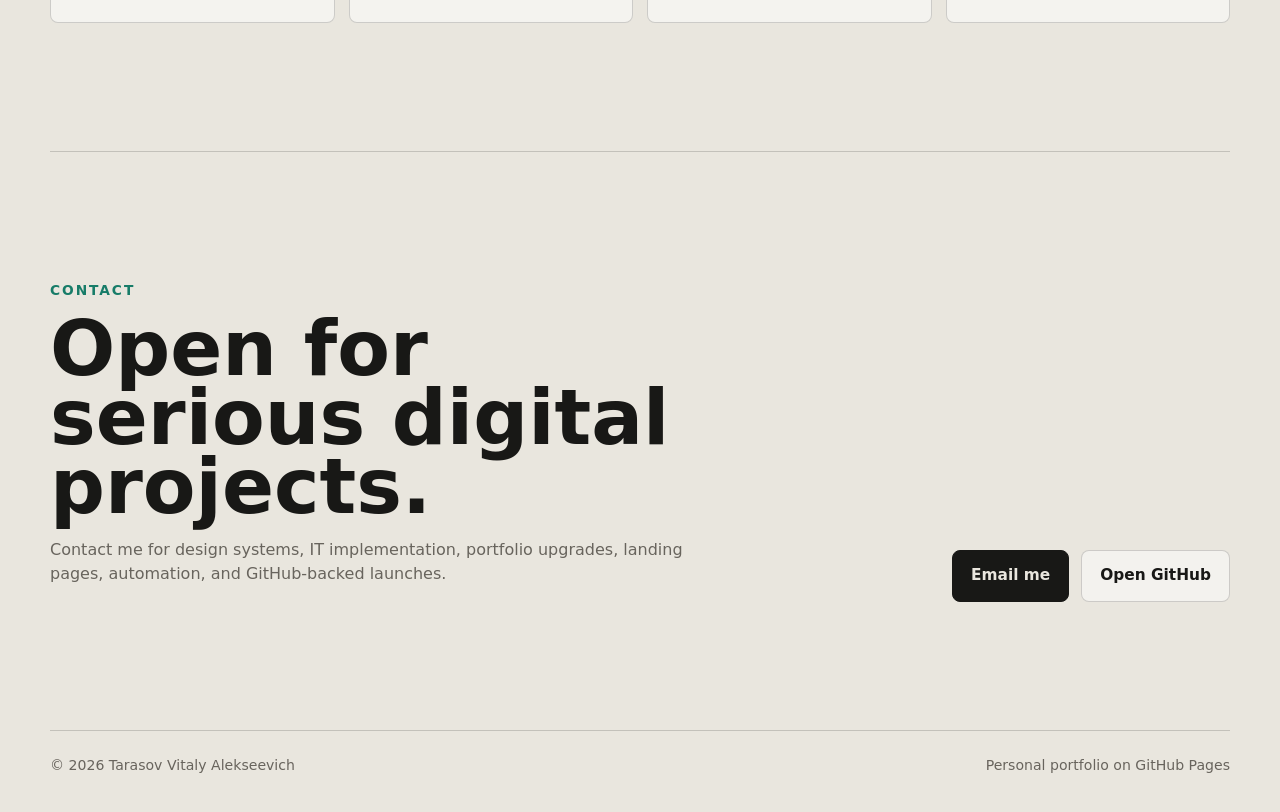
==== commit fc7f9a63: "Rebuild hero in Dennis-inspired layout" ====
--- a/index.html
+++ b/index.html
@@ -44,34 +44,17 @@
 
     <main>
       <section id="home" class="hero section-shell">
+        <div class="hero-location reveal" aria-label="Availability">
+          <span>Available<br>Worldwide</span>
+          <span class="globe-mark" aria-hidden="true">◎</span>
+        </div>
+
         <div class="hero-copy reveal">
-          <p class="eyebrow">Designer & IT Developer</p>
-          <h1>Tarasov Vitaly Alekseevich</h1>
+          <p class="hero-kicker">Designer & Developer</p>
           <p class="hero-text">
             I create polished digital products, combine design systems with
             engineering discipline, and move ideas from concept to public launch.
           </p>
-          <div class="hero-actions" aria-label="Primary actions">
-            <a class="button primary" href="#projects">My projects</a>
-            <a class="button secondary" href="#departments">Portfolio departments</a>
-            <a class="button secondary" href="https://github.com/viton13bussiness-collab" target="_blank" rel="noreferrer">GitHub profile</a>
-          </div>
-
-          <div class="recent-work reveal" aria-label="Recent work">
-            <p class="recent-label">Recent work</p>
-            <a href="https://viton13.com/" target="_blank" rel="noreferrer">
-              <span>Viton13.com</span>
-              <small>Website / Brand platform</small>
-            </a>
-            <a href="https://riseclub.pro/" target="_blank" rel="noreferrer">
-              <span>Rise Club</span>
-              <small>Website / Product launch</small>
-            </a>
-            <a href="https://innovatione.ru/" target="_blank" rel="noreferrer">
-              <span>Innovatione</span>
-              <small>Website / Innovation platform</small>
-            </a>
-          </div>
         </div>
 
         <div class="hero-visual reveal" aria-label="Portrait of Tarasov Vitaly Alekseevich">
@@ -82,9 +65,21 @@
             width="900"
             height="1200"
           >
-          <div class="orbit orbit-one"></div>
-          <div class="orbit orbit-two"></div>
-          <div class="scanline"></div>
+        </div>
+
+        <div class="hero-role reveal" aria-label="Professional role">
+          <span class="arrow-mark">↘</span>
+          <p>
+            Freelance<br>
+            Designer & Developer
+          </p>
+        </div>
+
+        <div class="hero-name-marquee" aria-hidden="true">
+          <div>
+            <span>Tarasov Vitaly Alekseevich</span>
+            <span>Tarasov Vitaly Alekseevich</span>
+          </div>
         </div>
 
         <div class="metrics reveal" aria-label="Portfolio metrics">
@@ -116,6 +111,18 @@
       </div>
 
       <section id="departments" class="section-shell craft-section">
+        <div class="intro-statement reveal">
+          <h2>
+            Helping digital products stand out with clear design, precise code,
+            and launch-ready execution.
+          </h2>
+          <p>
+            The combination of design direction, frontend implementation, and
+            project delivery puts me in a practical position to build complete
+            web experiences from idea to public release.
+          </p>
+        </div>
+
         <div class="section-heading reveal">
           <p class="eyebrow">Portfolio departments</p>
           <h2>Focused areas of professional work.</h2>
--- a/styles.css
+++ b/styles.css
@@ -1,6 +1,7 @@
 :root {
   color-scheme: light;
-  --bg: #eeece4;
+  --bg: #e9e6de;
+  --hero-bg: #9b9f9d;
   --panel: rgba(255, 255, 255, 0.58);
   --panel-solid: #f8f6f0;
   --text: #181816;
@@ -26,12 +27,7 @@
   min-width: 320px;
   margin: 0;
   overflow-x: hidden;
-  background:
-    linear-gradient(90deg, rgba(24, 24, 22, 0.045) 1px, transparent 1px) 0 0 / 96px 96px,
-    linear-gradient(rgba(24, 24, 22, 0.035) 1px, transparent 1px) 0 0 / 96px 96px,
-    radial-gradient(circle at 20% 16%, rgba(35, 120, 154, 0.12), transparent 30rem),
-    radial-gradient(circle at 82% 22%, rgba(211, 75, 99, 0.1), transparent 30rem),
-    var(--bg);
+  background: var(--bg);
   color: var(--text);
   font-family:
     Inter, ui-sans-serif, system-ui, -apple-system, BlinkMacSystemFont, "Segoe UI",
@@ -65,29 +61,31 @@
 }
 
 .site-header {
-  position: sticky;
+  position: absolute;
   top: 0;
+  left: 50%;
   z-index: 20;
   display: flex;
   align-items: center;
   justify-content: space-between;
   width: min(calc(100% - 32px), var(--max));
-  margin: 16px auto 0;
-  padding: 10px 12px;
-  border: 1px solid var(--line);
-  border-radius: 999px;
-  background: rgba(238, 236, 228, 0.78);
-  box-shadow: 0 18px 50px var(--shadow);
-  backdrop-filter: blur(18px);
+  margin: 0;
+  padding: 32px 44px;
+  border: 0;
+  border-radius: 0;
+  background: transparent;
+  box-shadow: none;
+  transform: translateX(-50%);
+  backdrop-filter: none;
 }
 
 .brand {
   display: inline-flex;
   min-width: 0;
   align-items: center;
-  color: var(--text);
-  font-size: clamp(0.86rem, 1.4vw, 1rem);
-  font-weight: 800;
+  color: #fff;
+  font-size: clamp(0.96rem, 1.4vw, 1.15rem);
+  font-weight: 500;
   letter-spacing: 0;
   white-space: nowrap;
 }
@@ -102,16 +100,16 @@
   min-width: 76px;
   padding: 10px 12px;
   border-radius: 7px;
-  color: var(--muted);
-  font-size: 0.9rem;
+  color: #fff;
+  font-size: clamp(0.96rem, 1.4vw, 1.15rem);
   text-align: center;
   transition: background 180ms ease, color 180ms ease;
 }
 
 .nav-links a:hover,
 .nav-links a:focus-visible {
-  background: rgba(24, 24, 22, 0.08);
-  color: var(--text);
+  background: rgba(255, 255, 255, 0.14);
+  color: #fff;
   outline: none;
 }
 
@@ -122,16 +120,17 @@
 
 .hero {
   position: relative;
-  display: grid;
-  min-height: calc(100svh - 92px);
-  grid-template-columns: minmax(0, 1fr) minmax(280px, 430px);
-  align-items: center;
-  gap: clamp(28px, 5vw, 72px);
-  padding: clamp(52px, 8vw, 92px) 0 38px;
+  display: block;
+  width: 100%;
+  min-height: 100svh;
+  overflow: hidden;
+  background: var(--hero-bg);
+  color: #fff;
+  padding: 0;
 }
 
 .hero-copy {
-  max-width: 780px;
+  display: none;
 }
 
 .eyebrow {
@@ -167,6 +166,13 @@
   text-transform: none;
 }
 
+.hero-kicker {
+  margin: 0 0 10px;
+  color: #fff;
+  font-size: clamp(1.85rem, 3vw, 3.1rem);
+  line-height: 1.12;
+}
+
 h2 {
   max-width: 15ch;
   margin: 0;
@@ -183,10 +189,10 @@
 }
 
 .hero-text {
-  max-width: 640px;
-  margin: 28px 0 0;
-  color: var(--muted);
-  font-size: clamp(1.1rem, 2.2vw, 1.45rem);
+  max-width: 360px;
+  margin: 0;
+  color: rgba(255, 255, 255, 0.76);
+  font-size: clamp(1rem, 1.3vw, 1.16rem);
 }
 
 .hero-actions,
@@ -277,15 +283,19 @@
 }
 
 .hero-visual {
-  position: relative;
+  position: absolute;
+  left: 38%;
+  bottom: 0;
+  z-index: 2;
   display: grid;
-  width: min(100%, 420px);
-  aspect-ratio: 4 / 5;
+  width: min(40vw, 560px);
+  height: min(84vh, 820px);
+  aspect-ratio: auto;
   place-items: center;
-  justify-self: end;
-  border-radius: 999px 999px 12px 12px;
-  background: rgba(255, 255, 255, 0.42);
-  box-shadow: 0 30px 100px rgba(29, 27, 24, 0.18);
+  border-radius: 0;
+  background: transparent;
+  box-shadow: none;
+  transform: translateX(-50%);
 }
 
 .avatar {
@@ -293,74 +303,28 @@
   z-index: 2;
   width: 100%;
   height: 100%;
-  border: 1px solid rgba(24, 24, 22, 0.18);
-  border-radius: 999px 999px 12px 12px;
-  box-shadow:
-    0 0 0 10px rgba(255, 255, 255, 0.36),
-    0 30px 80px rgba(29, 27, 24, 0.18);
-  object-fit: cover;
-  object-position: 50% 18%;
-}
-
-.orbit {
-  position: absolute;
-  inset: -15px;
-  border: 1px solid rgba(35, 120, 154, 0.24);
-  border-radius: 16px;
-  animation: spin 18s linear infinite;
-}
-
-.orbit::before,
-.orbit::after {
-  position: absolute;
-  width: 10px;
-  height: 10px;
-  border-radius: 50%;
-  content: "";
-}
-
-.orbit::before {
-  top: 11%;
-  left: 24%;
-  background: var(--lime);
-}
-
-.orbit::after {
-  right: 15%;
-  bottom: 20%;
-  background: var(--coral);
-}
-
-.orbit-two {
-  inset: 8px;
-  border-color: rgba(211, 75, 99, 0.22);
-  animation-duration: 26s;
-  animation-direction: reverse;
-}
-
-.scanline {
-  position: absolute;
-  inset: 0;
-  z-index: 3;
-  border-radius: 999px 999px 12px 12px;
-  background: linear-gradient(180deg, transparent, rgba(35, 120, 154, 0.16), transparent);
-  mix-blend-mode: screen;
-  animation: scan 3.6s ease-in-out infinite;
-  pointer-events: none;
+  border: 0;
+  border-radius: 0;
+  box-shadow: none;
+  object-fit: contain;
+  object-position: center bottom;
+  filter: drop-shadow(0 34px 64px rgba(0, 0, 0, 0.22));
 }
 
 .metrics {
   position: absolute;
-  bottom: 34px;
-  left: 0;
+  bottom: 58px;
+  left: max(32px, calc((100vw - var(--max)) / 2));
+  z-index: 5;
   display: grid;
-  width: min(620px, 100%);
+  width: min(520px, calc(100% - 64px));
   grid-template-columns: repeat(3, minmax(0, 1fr));
   border: 1px solid var(--line);
   border-radius: 8px;
-  background: rgba(255, 255, 255, 0.56);
-  box-shadow: 0 20px 60px var(--shadow);
-  backdrop-filter: blur(18px);
+  background: rgba(24, 24, 22, 0.9);
+  box-shadow: none;
+  backdrop-filter: none;
+  color: #fff;
 }
 
 .metrics div {
@@ -378,15 +342,87 @@
 }
 
 .metrics strong {
-  color: var(--text);
+  color: #fff;
   font-size: clamp(1.45rem, 4vw, 2.4rem);
   line-height: 1;
 }
 
 .metrics span {
   margin-top: 8px;
-  color: var(--muted);
+  color: rgba(255, 255, 255, 0.68);
   font-size: 0.82rem;
+}
+
+.hero-location {
+  position: absolute;
+  left: 0;
+  top: 46%;
+  z-index: 5;
+  display: flex;
+  align-items: center;
+  gap: 22px;
+  min-width: 254px;
+  border-radius: 0 999px 999px 0;
+  padding: 18px 18px 18px max(32px, calc((100vw - var(--max)) / 2));
+  background: #1d1d1b;
+  color: #fff;
+  font-size: clamp(1rem, 1.4vw, 1.25rem);
+  line-height: 1.08;
+}
+
+.globe-mark {
+  display: grid;
+  width: 70px;
+  height: 70px;
+  place-items: center;
+  border-radius: 50%;
+  background: rgba(255, 255, 255, 0.22);
+  font-size: 2.4rem;
+}
+
+.hero-role {
+  position: absolute;
+  right: clamp(28px, 5vw, 72px);
+  top: 38%;
+  z-index: 5;
+  width: min(22vw, 330px);
+  color: #fff;
+}
+
+.hero-role p {
+  margin: 56px 0 0;
+  font-size: clamp(2rem, 3vw, 3.3rem);
+  line-height: 1.2;
+}
+
+.arrow-mark {
+  display: block;
+  font-size: 2rem;
+}
+
+.hero-name-marquee {
+  position: absolute;
+  right: 0;
+  bottom: -0.16em;
+  left: 0;
+  z-index: 4;
+  overflow: hidden;
+  color: #fff;
+  font-size: max(9rem, 15vw);
+  line-height: 0.8;
+  white-space: nowrap;
+  pointer-events: none;
+}
+
+.hero-name-marquee div {
+  display: flex;
+  width: max-content;
+  animation: heroMarquee 28s linear infinite;
+}
+
+.hero-name-marquee span {
+  display: block;
+  padding-right: 0.18em;
 }
 
 .motion-strip {
@@ -417,6 +453,26 @@
 .stack-section,
 .contact-section {
   padding: clamp(72px, 10vw, 128px) 0;
+}
+
+.intro-statement {
+  display: grid;
+  grid-template-columns: minmax(0, 2fr) minmax(260px, 0.72fr);
+  gap: clamp(28px, 7vw, 96px);
+  align-items: start;
+  padding-bottom: clamp(78px, 10vw, 138px);
+}
+
+.intro-statement h2 {
+  max-width: 14ch;
+  font-size: clamp(3rem, 6.8vw, 7rem);
+  line-height: 0.95;
+}
+
+.intro-statement p {
+  margin: 0;
+  color: var(--muted);
+  font-size: clamp(1rem, 1.7vw, 1.28rem);
 }
 
 .websites-section {
@@ -691,25 +747,38 @@
   }
 }
 
+@keyframes heroMarquee {
+  to {
+    transform: translateX(-50%);
+  }
+}
+
 @media (max-width: 900px) {
   .hero {
-    min-height: auto;
-    grid-template-columns: 1fr;
-    padding-top: 54px;
+    min-height: 980px;
+    padding-top: 0;
   }
 
   .hero-visual {
-    width: min(100%, 360px);
-    justify-self: start;
+    left: 50%;
+    top: 118px;
+    bottom: auto;
+    width: min(82vw, 370px);
+    height: 520px;
+    justify-self: auto;
   }
 
   .metrics {
-    position: static;
-    margin-top: 12px;
+    position: absolute;
+    bottom: 32px;
+    left: 16px;
+    width: calc(100% - 32px);
+    margin-top: 0;
   }
 
   .section-heading,
-  .contact-section {
+  .contact-section,
+  .intro-statement {
     grid-template-columns: 1fr;
   }
 
@@ -724,6 +793,36 @@
 
   .contact-actions {
     justify-content: flex-start;
+  }
+
+  .hero-location {
+    top: 618px;
+    min-width: 250px;
+    padding-left: 24px;
+  }
+
+  .hero-role {
+    right: 24px;
+    top: 648px;
+    width: min(42vw, 210px);
+    z-index: 5;
+    text-align: right;
+  }
+
+  .hero-role p {
+    margin-top: 18px;
+    font-size: clamp(1.55rem, 6vw, 2.25rem);
+  }
+
+  .arrow-mark {
+    font-size: 1.5rem;
+  }
+
+  .hero-name-marquee {
+    bottom: 150px;
+    z-index: 1;
+    font-size: 5.6rem;
+    opacity: 0.42;
   }
 }
 
@@ -734,6 +833,7 @@
     gap: 10px;
     width: min(calc(100% - 20px), var(--max));
     margin-top: 10px;
+    padding: 14px 12px;
   }
 
   .brand {
@@ -761,6 +861,41 @@
   h1 {
     max-width: 9ch;
     font-size: clamp(3.05rem, 16vw, 5.4rem);
+  }
+
+  .hero {
+    min-height: 780px;
+  }
+
+  .hero-visual {
+    left: 50%;
+    top: 142px;
+    width: min(88vw, 340px);
+    height: 440px;
+  }
+
+  .hero-location,
+  .metrics {
+    display: none;
+  }
+
+  .hero-role {
+    top: 608px;
+    right: auto;
+    left: 18px;
+    width: calc(100% - 36px);
+    text-align: left;
+    z-index: 5;
+  }
+
+  .hero-role p {
+    font-size: 1.35rem;
+  }
+
+  .hero-name-marquee {
+    bottom: 8px;
+    font-size: 4.1rem;
+    opacity: 0.78;
   }
 
   h2 {
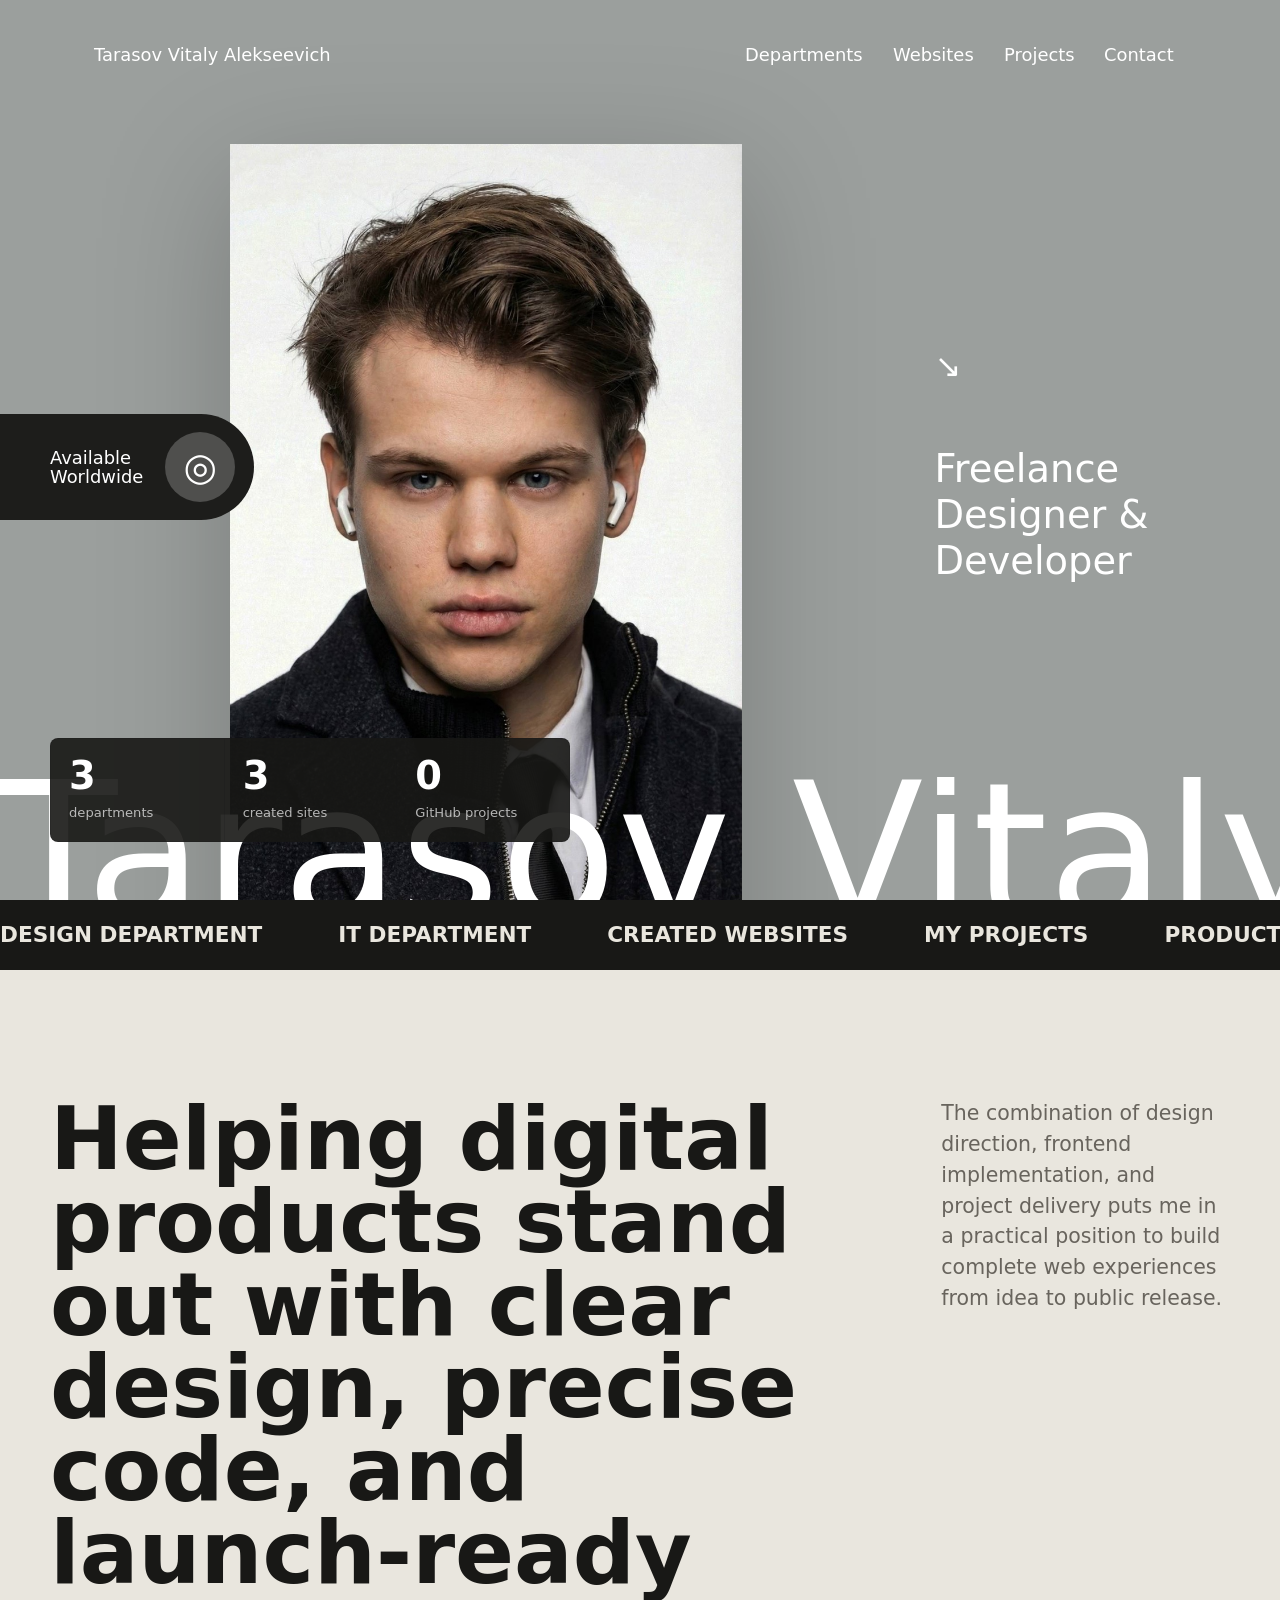
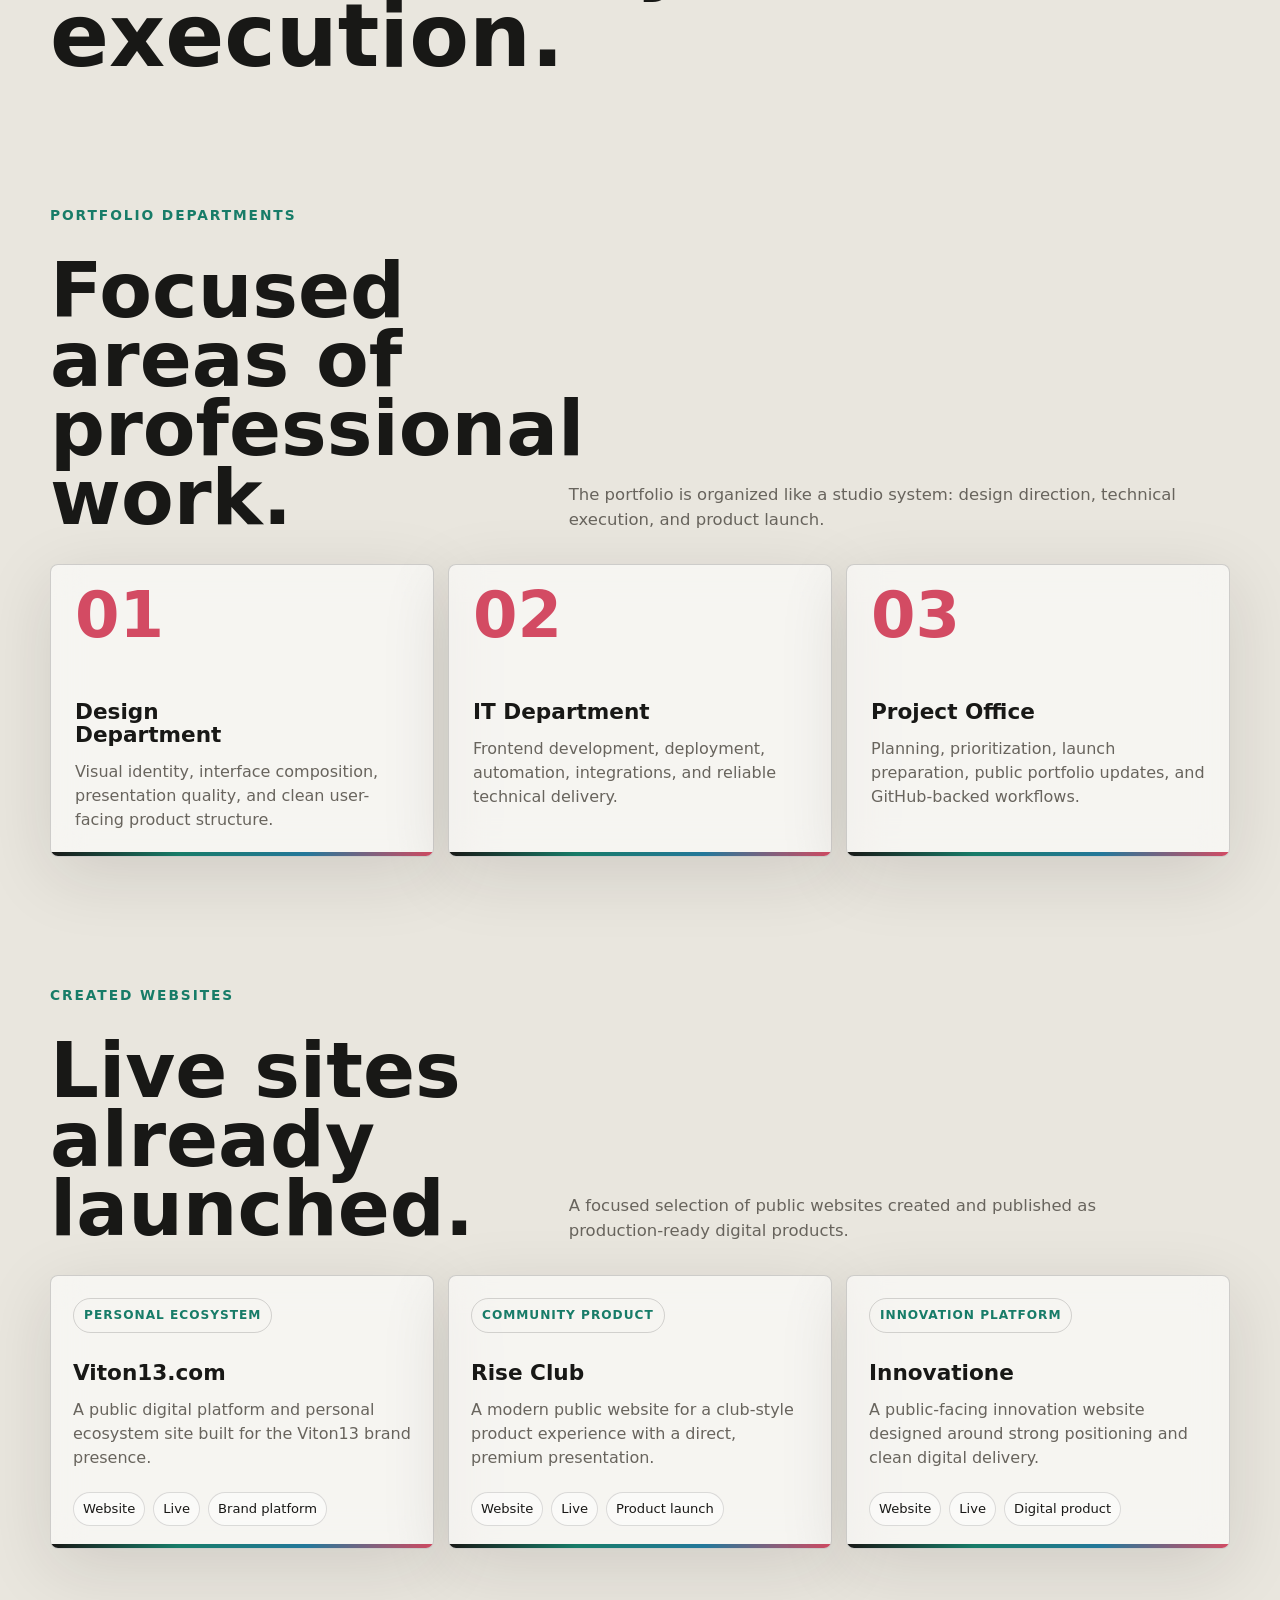
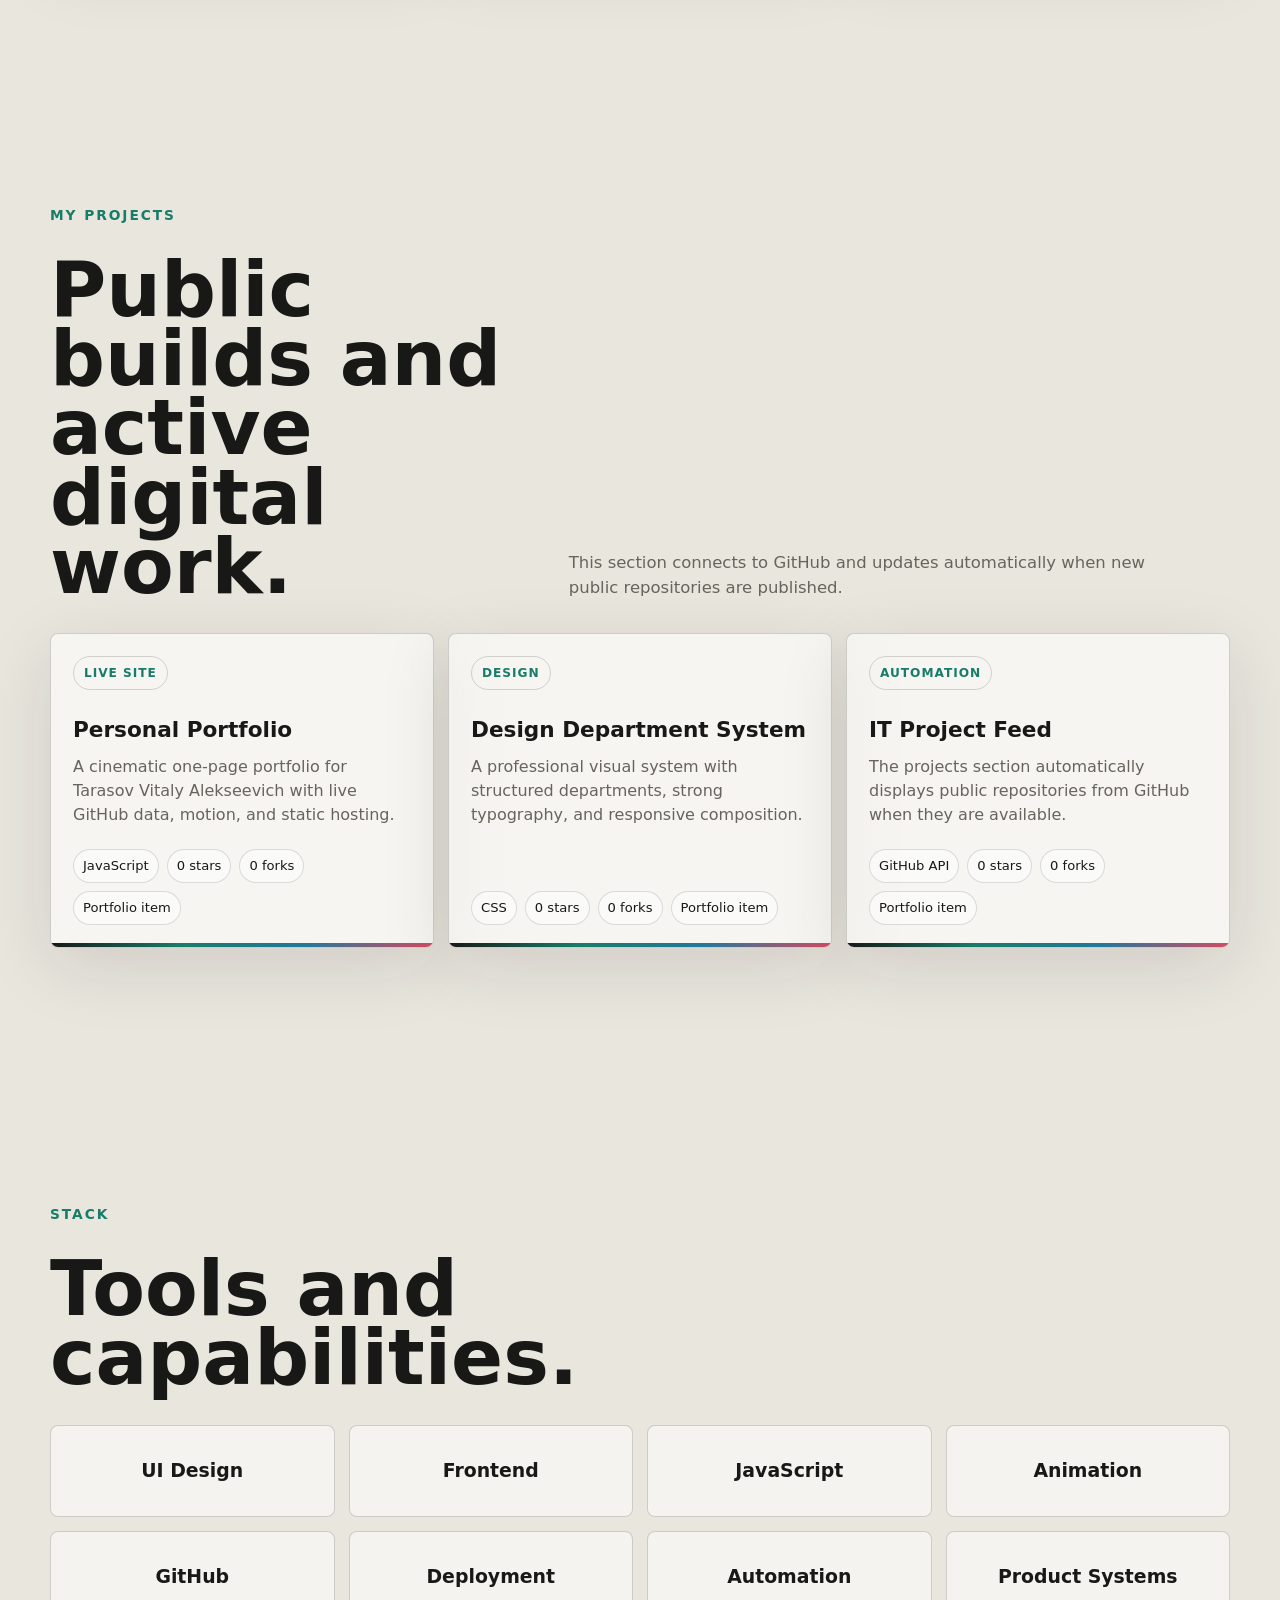
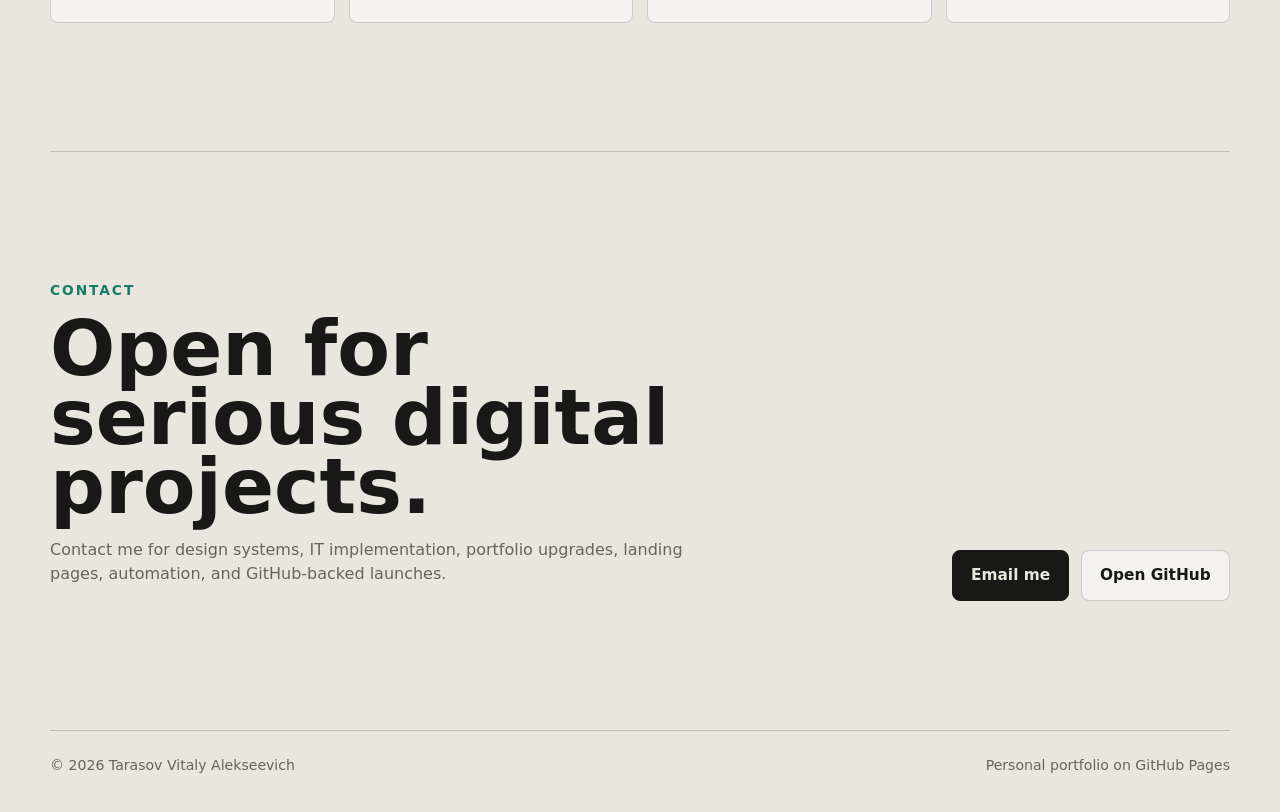
==== commit e5f3707b: "Add Dennis-inspired motion system" ====
--- a/index.html
+++ b/index.html
@@ -22,15 +22,40 @@
     <link rel="stylesheet" href="styles.css">
     <noscript>
       <style>
+        .preloader {
+          display: none;
+        }
+
         .reveal {
           opacity: 1;
           transform: none;
+        }
+
+        .site-header,
+        .hero-visual,
+        .metrics,
+        .hero-location,
+        .hero-role,
+        .hero-name-marquee {
+          opacity: 1;
+          transform: none;
+        }
+
+        .hero-visual {
+          transform: translateX(-50%);
         }
       </style>
     </noscript>
   </head>
   <body>
     <canvas id="signal-canvas" aria-hidden="true"></canvas>
+    <div class="preloader" aria-hidden="true">
+      <div class="preloader-words">
+        <span>Design</span>
+        <span>Code</span>
+        <span>Launch</span>
+      </div>
+    </div>
 
     <header class="site-header" aria-label="Primary navigation">
       <a class="brand" href="#home" aria-label="Tarasov Vitaly Alekseevich home">Tarasov Vitaly Alekseevich</a>
--- a/styles.css
+++ b/styles.css
@@ -35,6 +35,10 @@
   line-height: 1.5;
 }
 
+body.is-loading {
+  overflow: hidden;
+}
+
 body::selection {
   background: var(--lime);
   color: var(--bg);
@@ -58,6 +62,51 @@
   height: 100%;
   display: none;
   opacity: 0;
+}
+
+.preloader {
+  position: fixed;
+  inset: 0;
+  z-index: 100;
+  display: grid;
+  place-items: center;
+  overflow: hidden;
+  background: #1d1d1b;
+  color: #fff;
+  transition: transform 900ms cubic-bezier(0.76, 0, 0.24, 1), visibility 900ms;
+}
+
+.preloader-words {
+  position: relative;
+  width: min(86vw, 720px);
+  height: clamp(4.4rem, 10vw, 8.8rem);
+  overflow: hidden;
+  text-align: center;
+}
+
+.preloader-words span {
+  position: absolute;
+  inset: 0;
+  display: grid;
+  place-items: center;
+  font-size: clamp(4rem, 10vw, 8.6rem);
+  line-height: 0.9;
+  opacity: 0;
+  transform: translateY(110%);
+  animation: loaderWord 1320ms cubic-bezier(0.76, 0, 0.24, 1) forwards;
+}
+
+.preloader-words span:nth-child(2) {
+  animation-delay: 520ms;
+}
+
+.preloader-words span:nth-child(3) {
+  animation-delay: 1040ms;
+}
+
+body.is-ready .preloader {
+  visibility: hidden;
+  transform: translateY(-100%);
 }
 
 .site-header {
@@ -77,6 +126,15 @@
   box-shadow: none;
   transform: translateX(-50%);
   backdrop-filter: none;
+  opacity: 0;
+  transform: translate(-50%, -22px);
+  transition: opacity 900ms cubic-bezier(0.76, 0, 0.24, 1), transform 900ms cubic-bezier(0.76, 0, 0.24, 1);
+}
+
+body.is-ready .site-header {
+  opacity: 1;
+  transform: translate(-50%, 0);
+  transition-delay: 230ms;
 }
 
 .brand {
@@ -295,7 +353,15 @@
   border-radius: 0;
   background: transparent;
   box-shadow: none;
-  transform: translateX(-50%);
+  opacity: 0;
+  transform: translateX(-50%) translateY(calc(64px + var(--hero-y, 0px))) scale(1.05);
+  transition: opacity 1100ms cubic-bezier(0.76, 0, 0.24, 1), transform 1100ms cubic-bezier(0.76, 0, 0.24, 1);
+}
+
+body.is-ready .hero-visual {
+  opacity: 1;
+  transform: translateX(-50%) translateY(var(--hero-y, 0px)) scale(1);
+  transition-delay: 360ms;
 }
 
 .avatar {
@@ -325,6 +391,15 @@
   box-shadow: none;
   backdrop-filter: none;
   color: #fff;
+  opacity: 0;
+  transform: translateY(34px);
+  transition: opacity 900ms cubic-bezier(0.76, 0, 0.24, 1), transform 900ms cubic-bezier(0.76, 0, 0.24, 1);
+}
+
+body.is-ready .metrics {
+  opacity: 1;
+  transform: translateY(var(--metrics-y, 0px));
+  transition-delay: 700ms;
 }
 
 .metrics div {
@@ -368,6 +443,15 @@
   color: #fff;
   font-size: clamp(1rem, 1.4vw, 1.25rem);
   line-height: 1.08;
+  opacity: 0;
+  transform: translateX(-100%);
+  transition: opacity 900ms cubic-bezier(0.76, 0, 0.24, 1), transform 900ms cubic-bezier(0.76, 0, 0.24, 1);
+}
+
+body.is-ready .hero-location {
+  opacity: 1;
+  transform: translateX(0) translateY(var(--location-y, 0px));
+  transition-delay: 540ms;
 }
 
 .globe-mark {
@@ -378,6 +462,7 @@
   border-radius: 50%;
   background: rgba(255, 255, 255, 0.22);
   font-size: 2.4rem;
+  animation: globeSpin 10s linear infinite;
 }
 
 .hero-role {
@@ -387,6 +472,15 @@
   z-index: 5;
   width: min(22vw, 330px);
   color: #fff;
+  opacity: 0;
+  transform: translateY(44px);
+  transition: opacity 900ms cubic-bezier(0.76, 0, 0.24, 1), transform 900ms cubic-bezier(0.76, 0, 0.24, 1);
+}
+
+body.is-ready .hero-role {
+  opacity: 1;
+  transform: translateY(var(--role-y, 0px));
+  transition-delay: 620ms;
 }
 
 .hero-role p {
@@ -412,6 +506,15 @@
   line-height: 0.8;
   white-space: nowrap;
   pointer-events: none;
+  opacity: 0;
+  transform: translateY(calc(54px + var(--name-y, 0px)));
+  transition: opacity 1000ms cubic-bezier(0.76, 0, 0.24, 1), transform 1000ms cubic-bezier(0.76, 0, 0.24, 1);
+}
+
+body.is-ready .hero-name-marquee {
+  opacity: 1;
+  transform: translateY(var(--name-y, 0px));
+  transition-delay: 760ms;
 }
 
 .hero-name-marquee div {
@@ -527,7 +630,7 @@
   flex-direction: column;
   justify-content: space-between;
   padding: 22px;
-  transition: transform 220ms ease, border-color 220ms ease, background 220ms ease;
+  transition: transform 260ms ease, border-color 220ms ease, background 220ms ease;
 }
 
 .project-card::before,
@@ -708,14 +811,47 @@
 }
 
 .reveal {
-  opacity: 1;
-  transform: translateY(0);
-  transition: opacity 700ms ease, transform 700ms ease;
+  will-change: transform, opacity;
 }
 
 .reveal.visible {
-  opacity: 1;
-  transform: translateY(0);
+  will-change: auto;
+}
+
+.magnetic {
+  will-change: transform;
+}
+
+.site-header a,
+.button,
+.project-card,
+.craft-item,
+.stack-pill {
+  will-change: transform;
+}
+
+@keyframes loaderWord {
+  0% {
+    opacity: 0;
+    transform: translateY(110%);
+  }
+
+  28%,
+  62% {
+    opacity: 1;
+    transform: translateY(0);
+  }
+
+  100% {
+    opacity: 0;
+    transform: translateY(-110%);
+  }
+}
+
+@keyframes globeSpin {
+  to {
+    transform: rotate(360deg);
+  }
 }
 
 @keyframes spin {
